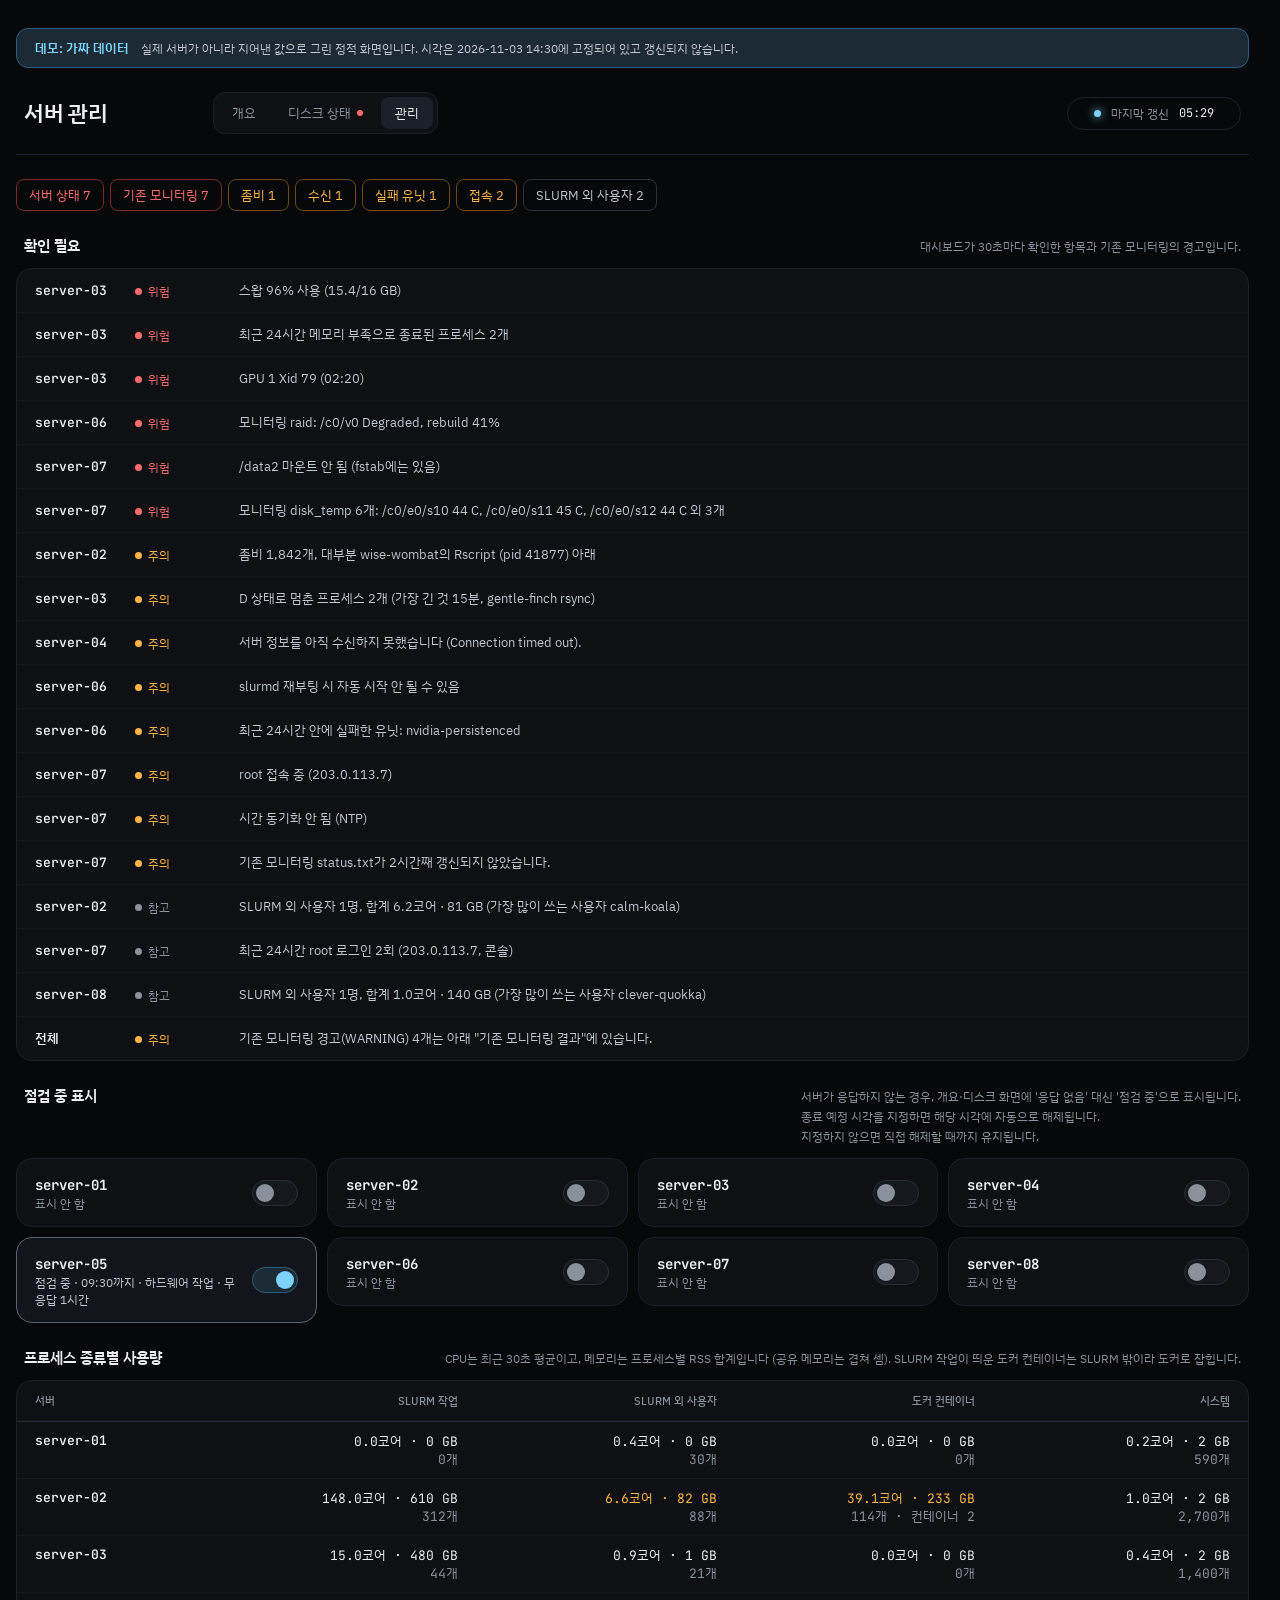
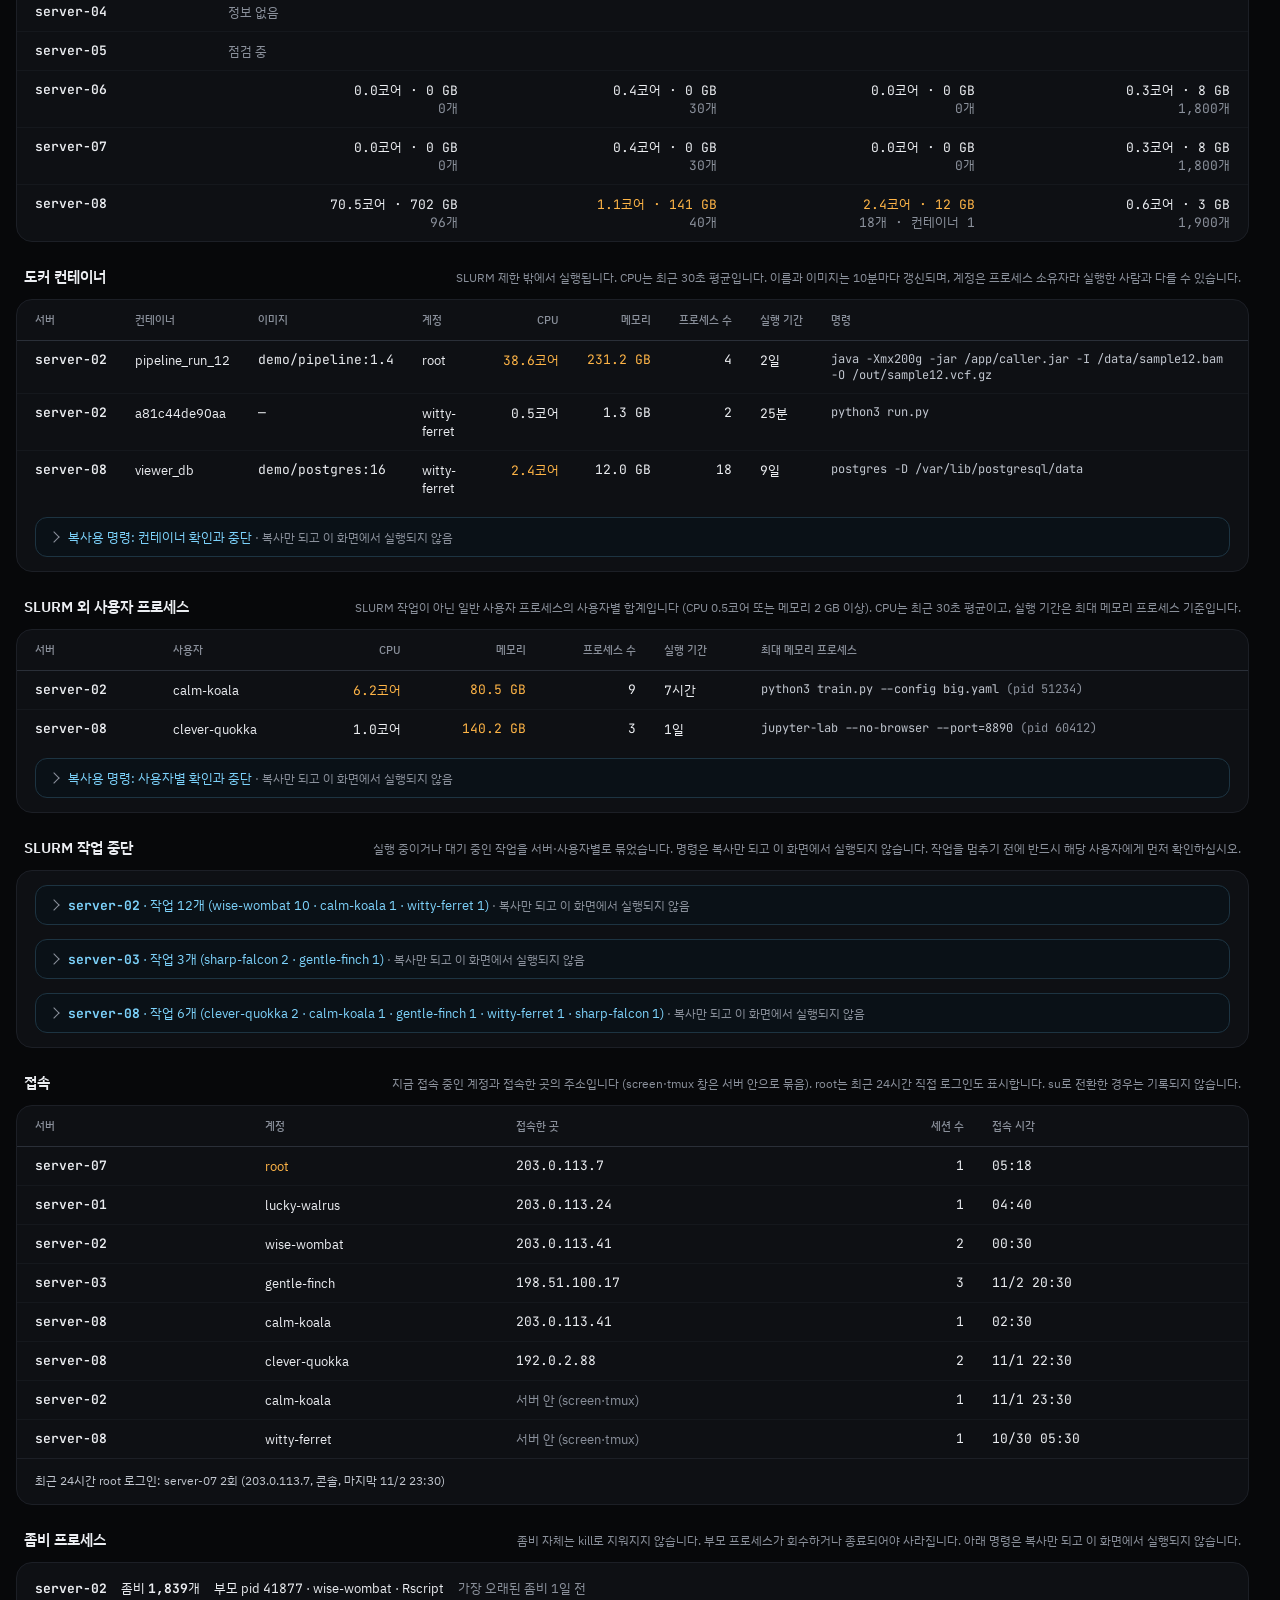
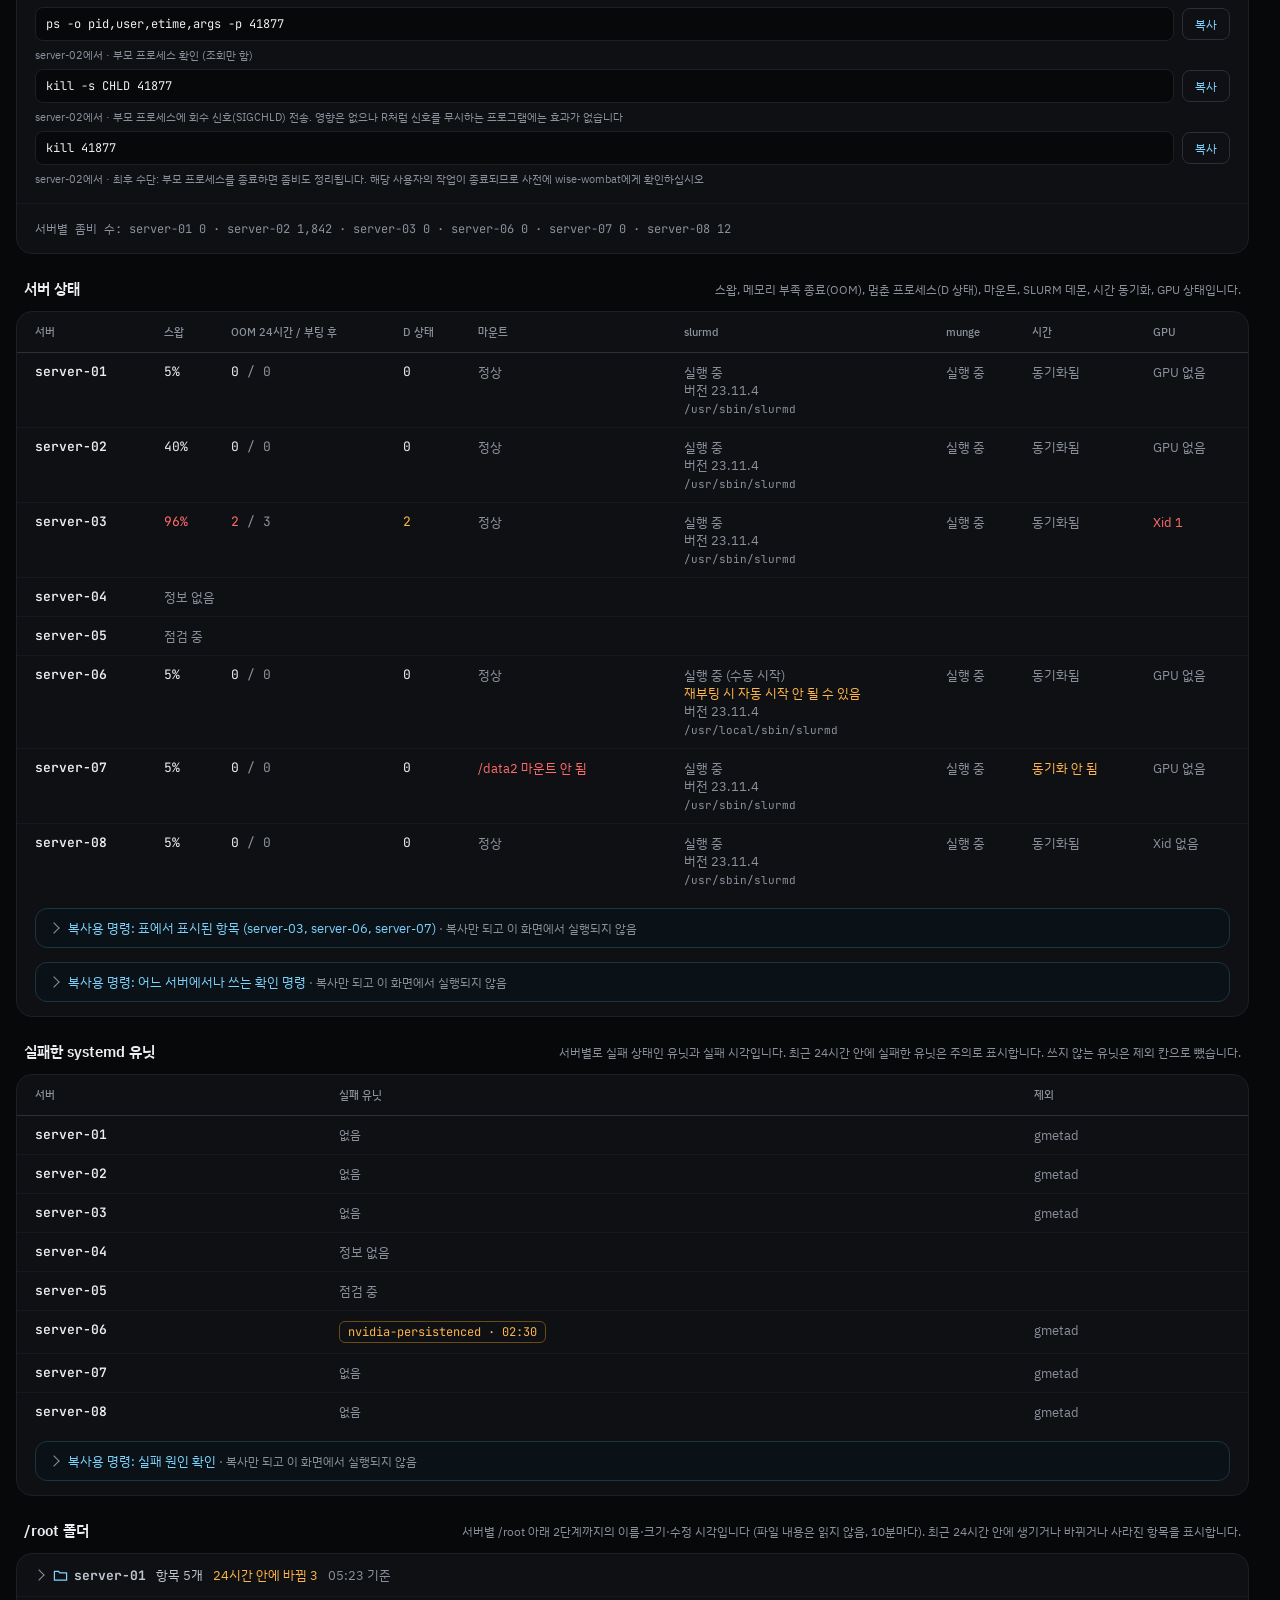
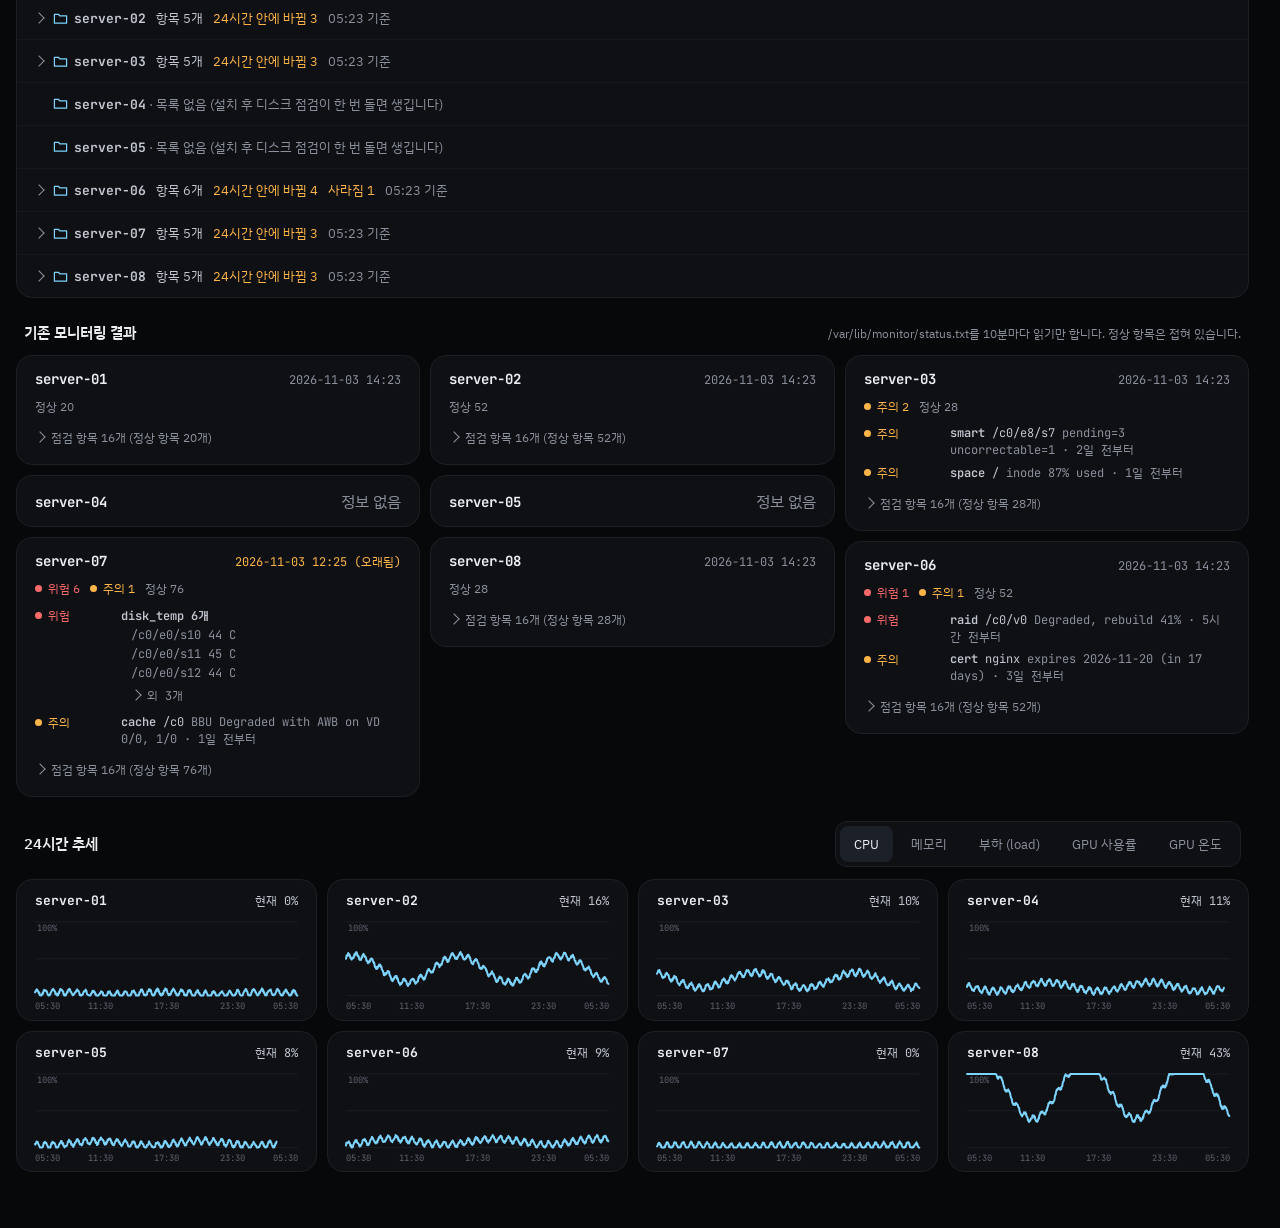
==== admin.html @ 9bdc5d44 "관리: '외 N개'를 펼치기/접기로, 데모 server-07 고온 디스크 6개" ====
<!doctype html>
<html lang="ko">
<head>
<meta charset="utf-8">
<meta name="viewport" content="width=device-width, initial-scale=1">
<title>데모 · 서버 관리</title>
<!-- Static demo: no password; the data comes from demo_data.js -->
<link rel="icon" type="image/png" href="apple-touch-icon.png">
<link rel="apple-touch-icon" href="apple-touch-icon.png">
<meta name="apple-mobile-web-app-title" content="Admin">
<link rel="preconnect" href="https://fonts.googleapis.com">
<link href="https://fonts.googleapis.com/css2?family=IBM+Plex+Sans+KR:wght@400;500;600&amp;family=JetBrains+Mono:wght@400;500;600&amp;display=swap" rel="stylesheet">
<link rel="stylesheet" href="common.css">
<style>
.panel{background:var(--panel);border:1px solid var(--line);border-radius:16px}
.foot-note{padding:12px var(--pad) 14px;border-top:1px solid var(--line);font-size:12px;line-height:1.6;color:var(--text2);overflow-wrap:anywhere}

/* attention list */
.alerts{display:flex;flex-direction:column}
.alert{display:grid;grid-template-columns:88px 92px minmax(0,1fr);gap:12px;align-items:baseline;padding:12px var(--pad);border-top:1px solid var(--line3);font-size:13px}
.alert:first-child{border-top:0}
.alert .srv{font-family:var(--mono);font-weight:600}
.lv{display:inline-flex;align-items:center;gap:6px;font-size:12px}
.lv i{width:7px;height:7px;border-radius:50%;background:currentColor}
.lv.danger{color:var(--red)}.lv.caution{color:var(--amber)}.lv.info{color:var(--muted)}
.alert .msg{color:var(--text2);overflow-wrap:anywhere}

/* maintenance switches */
.maint{display:grid;grid-template-columns:repeat(auto-fill,minmax(280px,1fr));gap:10px;align-items:start}
.m-card{background:var(--panel);border:1px solid var(--line);border-radius:16px;padding:14px var(--pad);display:flex;flex-direction:column;gap:10px}
.m-card.on{border-color:var(--dim);background:var(--marked)}
.m-top{display:flex;justify-content:space-between;align-items:center;gap:8px}
.m-top b{font-family:var(--mono);font-size:14px}
.m-state{font-size:12px;color:var(--muted)}
.m-card.on .m-state{color:var(--text2)}
.switch{position:relative;width:46px;height:26px;border-radius:13px;border:1px solid var(--line2);background:var(--line3);cursor:pointer;flex:0 0 auto}
.switch::after{content:'';position:absolute;top:3px;left:3px;width:18px;height:18px;border-radius:50%;background:var(--muted);transition:left .15s}
.switch[aria-checked="true"]{background:var(--sky-bg);border-color:var(--sky-line)}
.switch[aria-checked="true"]::after{left:23px;background:var(--sky)}
.switch:disabled{opacity:.5;cursor:wait}
.m-fields{display:flex;flex-wrap:wrap;gap:8px}
.m-fields label{display:flex;flex-direction:column;gap:4px;font-size:11px;color:var(--muted);flex:1 1 120px;min-width:0}
.m-fields input{min-height:36px;padding:0 10px;background:var(--bg);color:var(--text);border:1px solid var(--line);border-radius:8px;font-family:var(--mono);font-size:12px;color-scheme:dark;width:100%}
.m-err{font-size:12px;color:var(--red)}
.m-fields label.m-note{flex:1 1 200px}
.m-chips{flex:1 1 100%;display:flex;flex-wrap:wrap;gap:6px}
.m-chip{min-height:32px;padding:0 10px;border:1px solid var(--line2);border-radius:999px;background:transparent;color:var(--text2);font-family:inherit;font-size:12px;cursor:pointer}
.m-chip[aria-pressed="true"]{border-color:var(--sky);color:var(--sky)}
.sec-note.lines{display:flex;flex-direction:column;gap:2px;line-height:1.5}
.m-act{display:flex;gap:8px}
.m-act button{min-height:36px;padding:0 14px;border-radius:8px;font-family:inherit;font-size:13px;cursor:pointer}
.m-on{flex:1 1 auto;border:1px solid var(--sky-line);background:var(--sky-bg);color:var(--sky)}
.m-cancel{border:1px solid var(--line2);background:transparent;color:var(--muted)}

/* tables */
.table{overflow-x:auto}
table{width:100%;border-collapse:collapse;font-size:13px}
th{text-align:left;font-weight:500;font-size:11px;color:var(--muted);padding:12px 14px;border-bottom:1px solid var(--line2);white-space:nowrap}
td{padding:10px 14px;border-top:1px solid var(--line3);vertical-align:top}
th:first-child,td:first-child{padding-left:var(--pad)}
th:last-child,td:last-child{padding-right:var(--pad)}
#checks td.nw{white-space:nowrap}
#checks td.mnt{min-width:160px;max-width:420px;overflow-wrap:anywhere}
tr:first-child td{border-top:0}
td.num{font-family:var(--mono);text-align:right;white-space:nowrap}
th.num{text-align:right}
/* short values in every column: left-aligned next to their headings */
#checks td.num,#checks th.num{text-align:left}
td.srv{font-family:var(--mono);font-weight:600;white-space:nowrap}
td.cmd{font-family:var(--mono);font-size:12px;color:var(--text2);overflow-wrap:anywhere;min-width:220px}
/* container name and image are one token each (the usual rule: ids and names stay on one line, only the
   free-text command wraps); the table scrolls sideways if the row gets wider than the panel */
#containers td:nth-child(2),#containers td:nth-child(3){white-space:nowrap}
.ok{color:var(--muted)}.warn{color:var(--amber)}.bad{color:var(--red)}

/* 프로세스 종류별: the four kinds at one width */
#kinds table{table-layout:fixed}
#kinds th:first-child{width:16%}

/* top summary: one link per section with something to look at */
.sum{display:flex;flex-wrap:wrap;gap:6px}
.sum a{display:inline-flex;align-items:center;min-height:32px;padding:0 12px;border:1px solid var(--line2);border-radius:8px;color:var(--text2);font-size:13px;text-decoration:none}
.sum a.caution{border-color:var(--amber-line);color:var(--amber)}
.sum a.danger{border-color:var(--red-line);color:var(--red)}

/* zombies */
.zp{display:flex;flex-direction:column;gap:10px;padding:16px var(--pad);border-top:1px solid var(--line3)}
.zp:first-child{border-top:0}
.zp-head{display:flex;flex-wrap:wrap;gap:4px 14px;align-items:baseline;font-size:13px}
.zp-head b{font-family:var(--mono)}
.cmds{display:flex;flex-direction:column;gap:6px}
.cmdrow{display:grid;grid-template-columns:minmax(0,1fr) auto;gap:8px;align-items:center}
.cmdrow code{display:block;padding:8px 10px;background:var(--bg);border:1px solid var(--line);border-radius:8px;font-family:var(--mono);font-size:12px;overflow-x:auto;white-space:nowrap}
.cmdrow small{grid-column:1/-1;color:var(--muted);font-size:11px;margin-top:-2px}
.copy{min-height:32px;padding:0 12px;border:1px solid var(--line2);border-radius:8px;background:transparent;color:var(--sky);font-size:12px;cursor:pointer;font-family:inherit}
/* folded command sets under a table or per server */
.cmdset{border-top:1px solid var(--line3)}
.cmdset:first-child{border-top:0}
.cmdset>summary{padding:12px var(--pad) 12px calc(var(--pad) + 18px);font-size:13px;color:var(--text2)}
details.cmdset:not(.rt-dir)>summary::before{left:var(--pad);top:17px}
/* command sets (not the /root lists) read as a separate box under the table */
.cmdset.cmds-box{margin:10px var(--pad) 14px;border:1px solid var(--cmd-line);border-radius:12px;background:var(--cmd-bg)}
.cmdset.cmds-box:first-child{margin-top:14px}
.cmdset.cmds-box>summary{padding:10px 14px 10px 32px;color:var(--sky)}
details.cmdset.cmds-box>summary::before{left:14px;top:15px}
.cmdset.cmds-box>summary::after{content:' · 복사만 되고 이 화면에서 실행되지 않음';color:var(--muted);font-size:12px}
.cmdset.cmds-box .zp{padding:12px 14px}
.cmdset>summary b{font-family:var(--mono)}
.cmdset .zp:first-of-type{border-top:1px solid var(--line3)}
.zp-head .warn{color:var(--amber)}
.cmdset>summary .warn{color:var(--amber)}
/* /root rows: a wrapped part starts under the folder icon */
.cmdset:not(.cmds-box)>summary{display:flex;flex-wrap:wrap;align-items:center;gap:2px 10px}
.cmdset>summary>.fi{margin-right:-4px}

/* /root listing */
.fi{width:15px;height:15px;vertical-align:-2px;margin-right:6px;color:var(--sky);flex:none}
.rt{padding:4px var(--pad) 14px calc(var(--pad) + 18px);font-family:var(--mono);font-size:12px}
.rt-row{display:grid;grid-template-columns:minmax(0,1fr) 90px 96px;gap:10px;align-items:baseline;padding:5px 0;border-top:1px solid var(--line3)}
.rt-row.head>span:first-child{padding-left:14px}
.rt-row.head{color:var(--muted);font-family:'IBM Plex Sans KR',sans-serif;font-size:11px;border-top:0}
.rt-name{min-width:0;overflow-wrap:anywhere;color:var(--text2)}
.rt-size,.rt-time{text-align:right;color:var(--muted);white-space:nowrap}
.rt-row.hot .rt-name{color:var(--text)}
.rt-tag{margin-left:8px;padding:1px 6px;border:1px solid var(--amber-line);border-radius:6px;color:var(--amber);font-family:'IBM Plex Sans KR',sans-serif;font-size:11px;white-space:nowrap}
.rt-dir>summary{list-style:none;cursor:pointer}
.rt-dir>summary::-webkit-details-marker{display:none}
.rt-dir>summary{padding:0}
.rt-dir>summary .rt-name::before{content:'';display:inline-block;width:6px;height:6px;margin:0 7px 2px 1px;border-right:1.5px solid var(--muted);border-bottom:1.5px solid var(--muted);transform:rotate(-45deg);transition:transform .15s}
.rt-dir[open]>summary .rt-name::before{transform:rotate(45deg)}
.rt>.rt-row .rt-name{padding-left:14px}
.rt-dir>summary .rt-row .rt-name{padding-left:0}
.rt-kids{margin:0 0 6px 5px;padding-left:16px;border-left:1px solid var(--line2)}
.rt-dots{color:var(--muted);font-family:'IBM Plex Sans KR',sans-serif}
.rt-more{padding:6px 0;color:var(--muted);font-family:'IBM Plex Sans KR',sans-serif;font-size:11px}
.rt-gone{padding:8px 0 0;color:var(--amber);font-size:12px;overflow-wrap:anywhere}
.rt-none{padding:12px var(--pad) 12px calc(var(--pad) + 18px);font-size:13px;color:var(--muted);border-top:1px solid var(--line3)}
.rt-none:first-child{border-top:0}
.rt-none b{font-family:var(--mono);color:var(--text2)}

/* cron */
/* cards go into columns in server order (1·2·3, 4·5·6, ...; column count set by renderCron)
   and each column stacks on its own, so a tall card leaves no blank beside the cards after it */
.cron{display:grid;grid-template-columns:minmax(0,1fr);gap:10px;align-items:start}
.cron .col{display:flex;flex-direction:column;gap:10px;min-width:0}
.c-card{background:var(--panel);border:1px solid var(--line);border-radius:16px;padding:14px var(--pad);display:flex;flex-direction:column;gap:10px;min-width:0}
.c-top{display:flex;flex-wrap:wrap;justify-content:space-between;gap:4px 10px;align-items:baseline}
.c-top b{font-family:var(--mono);font-size:14px}
.c-count{display:flex;gap:10px;font-size:12px}
.c-items{display:flex;flex-direction:column;gap:6px}
.c-item{display:grid;grid-template-columns:78px minmax(0,1fr);gap:8px;align-items:start;font-size:12px}
.c-item .what b{font-weight:600}
.c-item .obj{display:block;padding-left:10px;margin-top:3px}
/* '외 N개' / '접기': same chevron and toggle as the <details> folds below */
.c-item .more{display:block;position:relative;padding:4px 0 4px 26px;margin-top:2px;background:none;border:0;font:inherit;color:var(--muted);cursor:pointer;text-align:left}
.c-item .more:hover{color:var(--text2)}
.c-item .more::before{content:'';position:absolute;top:8px;left:11px;width:7px;height:7px;border-right:1.5px solid currentColor;border-bottom:1.5px solid currentColor;transform:rotate(-45deg);transition:transform .15s}
.c-item .more[aria-expanded="true"]::before{transform:rotate(45deg)}
.c-item .what{font-family:var(--mono);color:var(--text2);overflow-wrap:anywhere}
.c-item .what span{color:var(--muted)}
details{font-size:12px;color:var(--muted)}
summary{position:relative;cursor:pointer;padding:4px 0 4px 16px;list-style:none}
summary::-webkit-details-marker{display:none}
details:not(.rt-dir)>summary::before{content:'';position:absolute;top:8px;left:1px;width:7px;height:7px;border-right:1.5px solid var(--muted);border-bottom:1.5px solid var(--muted);transform:rotate(-45deg);transition:transform .15s}
details:not(.rt-dir)[open]>summary::before{transform:rotate(45deg)}
.c-ok{display:flex;flex-wrap:wrap;gap:6px;padding-top:6px}
.c-ok span{font-family:var(--mono);padding:2px 8px;border:1px solid var(--line2);border-radius:6px}
.c-ok span.old{border-color:var(--amber-line);color:var(--amber)}

/* trends */
.tabs{display:flex;flex-wrap:wrap;gap:4px;padding:4px;background:var(--panel);border:1px solid var(--line);border-radius:12px}
.tabs button{min-height:36px;padding:0 14px;border:0;border-radius:8px;background:transparent;color:var(--muted);font-size:13px;cursor:pointer;font-family:inherit}
.tabs button[aria-pressed="true"]{background:var(--raised);color:var(--text)}
.charts{display:grid;grid-template-columns:repeat(auto-fill,minmax(280px,1fr));gap:10px}
.chart{background:var(--panel);border:1px solid var(--line);border-radius:16px;padding:12px var(--pad) 8px;display:flex;flex-direction:column;gap:6px;min-width:0}
.chart-head{display:flex;justify-content:space-between;align-items:baseline;font-size:12px}
.chart-head b{font-family:var(--mono);font-size:13px}
.chart-head span{font-family:var(--mono);color:var(--text2)}
.chart svg{display:block;width:100%;height:auto;overflow:visible;touch-action:pan-y}
.chart .none{height:110px;display:flex;align-items:center;justify-content:center;font-size:12px;color:var(--dim)}
.tip{position:fixed;pointer-events:none;padding:6px 9px;background:var(--raised);border:1px solid var(--line2);border-radius:8px;font-family:var(--mono);font-size:12px;color:var(--text);white-space:nowrap;z-index:5}

@media (max-width:640px){
  .alert{grid-template-columns:72px minmax(0,1fr);gap:4px 12px;padding:12px 16px}
  .alert .msg{grid-column:1/-1}
  .c-item{grid-template-columns:52px minmax(0,1fr)}
  .zp{padding:14px 16px}
  .cmdset>summary{padding:12px 16px 12px 34px}
  .cmdset.cmds-box>summary{padding:10px 14px 10px 32px}
  details.cmdset.cmds-box>summary::before{left:14px}
  .rt{padding:4px 16px 14px}
  .rt-row{grid-template-columns:minmax(0,1fr) auto;gap:2px 10px}
  .rt-name{grid-column:1/-1}
  .rt-size{text-align:left}
  .rt-row.head{display:none}
  .rt-kids{padding-left:12px}
  .rt-none{padding:12px 16px 12px 34px}
  .cmdrow code{white-space:normal;overflow-wrap:anywhere}
  /* tables become one labelled block per row */
  .kv thead{display:none}
  .kv table,.kv tbody{display:block}
  .kv tr{display:grid;grid-template-columns:repeat(3,minmax(0,1fr));gap:10px 12px;padding:14px 16px;border-top:1px solid var(--line3)}
  .kv tr:first-child{border-top:0}
  .kv td{display:block;padding:0;border:0;text-align:left;min-width:0;word-break:keep-all;overflow-wrap:anywhere}
  .kv td.num{text-align:left}
  #checks td.nw{white-space:normal}
  #checks tr{grid-template-columns:minmax(0,1fr) minmax(0,1.6fr) minmax(0,1fr)}
  #checks td[data-l="slurmd"]{grid-column:1/-1}
  .tabs button{flex:1 1 auto}
  #checks td.mnt{grid-column:1/-1;max-width:none}
  .kv td[data-l]::before{content:attr(data-l);display:block;margin-bottom:2px;font-family:'IBM Plex Sans KR',sans-serif;font-size:11px;font-weight:400;color:var(--muted)}
  .kv td.srv,.kv td.cmd,.kv td[colspan]{grid-column:1/-1}
  .kv td.cmd{min-width:0}
  /* 프로세스 종류별: server as the heading, then the four kinds two by two */
  #kinds tr{grid-template-columns:repeat(2,minmax(0,1fr))}
  #kinds td.nw{white-space:normal}
  #containers tr{grid-template-columns:repeat(4,minmax(0,1fr))}
  #containers td.srv{grid-column:auto}
  #containers td:nth-child(2){grid-column:2/-1;font-weight:600}
  #containers td:nth-child(2)::before{display:none}
  #containers td:nth-child(3){grid-column:1/-1}
  #containers td:nth-child(2),#containers td:nth-child(3){white-space:normal;overflow-wrap:anywhere}
  /* SLURM 외 사용자 프로세스: "server user" as the heading, then four numbers in one row */
  #outside tr{grid-template-columns:repeat(4,minmax(0,1fr))}
  #outside td.srv{grid-column:auto}
  #outside td:nth-child(2){grid-column:2/-1;font-weight:600}
  #outside td:nth-child(2)::before{display:none}
  /* 접속: "server account" as the heading, then address (two columns), sessions, time */
  #logins tr{grid-template-columns:repeat(4,minmax(0,1fr))}
  #logins td.srv{grid-column:auto}
  #logins td:nth-child(2){grid-column:2/-1;font-weight:600}
  #logins td:nth-child(2)::before{display:none}
  #logins td:nth-child(3){grid-column:1/-1}
  #logins td:nth-child(4){grid-column:1/3}
  #logins td:nth-child(5){grid-column:3/-1}
}
</style>
<style>
/* demo only: the banner above the header */
.demo-banner{display:flex;flex-wrap:wrap;align-items:baseline;gap:4px 12px;padding:10px var(--pad);border:1px solid var(--sky-line);border-radius:12px;background:var(--sky-bg);color:var(--sky);font-size:13px;font-weight:600}
.demo-banner span{color:var(--text2);font-size:12px;font-weight:400}
</style>
</head>
<body>
<div class="wrap">
  <div class="demo-banner" role="note">데모: 가짜 데이터<span>실제 서버가 아니라 지어낸 값으로 그린 정적 화면입니다. 시각은 2026-11-03 14:30에 고정되어 있고 갱신되지 않습니다.</span></div>
  <header>
    <div class="head-left">
      <h1>서버 관리</h1>
      <nav class="seg-nav" aria-label="보기 선택">
        <a href="index.html">개요</a>
        <a href="disk.html">디스크 상태<span class="nav-dot" id="nav-dot" hidden></span></a>
        <a href="admin.html" aria-current="page">관리</a>
      </nav>
    </div>
    <div class="badge" id="badge" role="status"><span class="dot" aria-hidden="true"></span><span class="lbl">불러오는 중</span><span class="mono" id="badge-time"></span></div>
  </header>
  <div id="notice" class="notice" hidden></div>
  <nav class="sum" id="sum" aria-label="확인할 항목 요약" hidden></nav>

  <section class="sec" aria-labelledby="h-alert">
    <div class="sec-head"><h2 id="h-alert">확인 필요</h2><span class="sec-note">대시보드가 30초마다 확인한 항목과 기존 모니터링의 경고입니다.</span></div>
    <div class="panel alerts" id="alerts"><div class="empty">불러오는 중</div></div>
  </section>

  <section class="sec" aria-labelledby="h-maint">
    <div class="sec-head"><h2 id="h-maint">점검 중 표시</h2><span class="sec-note lines"><span>서버가 응답하지 않는 경우, 개요·디스크 화면에 '응답 없음' 대신 '점검 중'으로 표시됩니다.</span><span>종료 예정 시각을 지정하면 해당 시각에 자동으로 해제됩니다.</span><span>지정하지 않으면 직접 해제할 때까지 유지됩니다.</span></span></div>
    <div class="maint" id="maint"></div>
  </section>

  <section class="sec" aria-labelledby="h-kinds">
    <div class="sec-head"><h2 id="h-kinds">프로세스 종류별 사용량</h2><span class="sec-note">CPU는 최근 30초 평균이고, 메모리는 프로세스별 RSS 합계입니다 (공유 메모리는 겹쳐 셈). SLURM 작업이 띄운 도커 컨테이너는 SLURM 밖이라 도커로 잡힙니다.</span></div>
    <div class="panel table kv" id="kinds"></div>
  </section>

  <section class="sec" aria-labelledby="h-containers">
    <div class="sec-head"><h2 id="h-containers">도커 컨테이너</h2><span class="sec-note">SLURM 제한 밖에서 실행됩니다. CPU는 최근 30초 평균입니다. 이름과 이미지는 10분마다 갱신되며, 계정은 프로세스 소유자라 실행한 사람과 다를 수 있습니다.</span></div>
    <div class="panel table kv" id="containers"></div>
  </section>

  <section class="sec" aria-labelledby="h-out">
    <div class="sec-head"><h2 id="h-out">SLURM 외 사용자 프로세스</h2><span class="sec-note">SLURM 작업이 아닌 일반 사용자 프로세스의 사용자별 합계입니다 (CPU 0.5코어 또는 메모리 2 GB 이상). CPU는 최근 30초 평균이고, 실행 기간은 최대 메모리 프로세스 기준입니다.</span></div>
    <div class="panel table kv" id="outside"></div>
  </section>

  <section class="sec" aria-labelledby="h-jobs">
    <div class="sec-head"><h2 id="h-jobs">SLURM 작업 중단</h2><span class="sec-note">실행 중이거나 대기 중인 작업을 서버·사용자별로 묶었습니다. 명령은 복사만 되고 이 화면에서 실행되지 않습니다. 작업을 멈추기 전에 반드시 해당 사용자에게 먼저 확인하십시오.</span></div>
    <div class="panel" id="jobs"><div class="empty">불러오는 중</div></div>
  </section>

  <section class="sec" aria-labelledby="h-login">
    <div class="sec-head"><h2 id="h-login">접속</h2><span class="sec-note">지금 접속 중인 계정과 접속한 곳의 주소입니다 (screen·tmux 창은 서버 안으로 묶음). root는 최근 24시간 직접 로그인도 표시합니다. su로 전환한 경우는 기록되지 않습니다.</span></div>
    <div class="panel table kv" id="logins"></div>
  </section>

  <section class="sec" aria-labelledby="h-zomb">
    <div class="sec-head"><h2 id="h-zomb">좀비 프로세스</h2><span class="sec-note">좀비 자체는 kill로 지워지지 않습니다. 부모 프로세스가 회수하거나 종료되어야 사라집니다. 아래 명령은 복사만 되고 이 화면에서 실행되지 않습니다.</span></div>
    <div class="panel" id="zombies"></div>
  </section>

  <section class="sec" aria-labelledby="h-chk">
    <div class="sec-head"><h2 id="h-chk">서버 상태</h2><span class="sec-note">스왑, 메모리 부족 종료(OOM), 멈춘 프로세스(D 상태), 마운트, SLURM 데몬, 시간 동기화, GPU 상태입니다.</span></div>
    <div class="panel table kv" id="checks"></div>
  </section>

  <section class="sec" aria-labelledby="h-failed">
    <div class="sec-head"><h2 id="h-failed">실패한 systemd 유닛</h2><span class="sec-note">서버별로 실패 상태인 유닛과 실패 시각입니다. 최근 24시간 안에 실패한 유닛은 주의로 표시합니다. 쓰지 않는 유닛은 제외 칸으로 뺐습니다.</span></div>
    <div class="panel table kv" id="failed"></div>
  </section>

  <section class="sec" aria-labelledby="h-root">
    <div class="sec-head"><h2 id="h-root">/root 폴더</h2><span class="sec-note">서버별 /root 아래 2단계까지의 이름·크기·수정 시각입니다 (파일 내용은 읽지 않음, 10분마다). 최근 24시간 안에 생기거나 바뀌거나 사라진 항목을 표시합니다.</span></div>
    <div class="panel" id="roots"></div>
  </section>

  <section class="sec" aria-labelledby="h-cron">
    <div class="sec-head"><h2 id="h-cron">기존 모니터링 결과</h2><span class="sec-note">/var/lib/monitor/status.txt를 10분마다 읽기만 합니다. 정상 항목은 접혀 있습니다.</span></div>
    <div class="cron" id="cron"></div>
  </section>

  <section class="sec" aria-labelledby="h-trend">
    <div class="sec-head"><h2 id="h-trend">24시간 추세</h2><div class="tabs" id="trend-tabs" role="group" aria-label="지표"></div></div>
    <div class="charts" id="charts"></div>
  </section>
</div>
<div class="tip" id="tip" hidden></div>

<script src="demo_data.js"></script>
<script src="disk_rules.js"></script>
<script>
(function () {
  'use strict';
  // demo: data from demo_data.js, the clock pinned at the data's time, no polling (make_demo.py)
  var fetch = window.DEMO.fetch, Date = window.DEMO.Date, setInterval = window.DEMO.noInterval;
  var $ = function (id) { return document.getElementById(id); };
  var ADMIN_URL = 'data/admin.json', TRENDS_URL = 'data/trends.json', API = 'api/maintenance';
  var STALE_S = 120;            // admin data older than this (scan every 30 s) is flagged
  var CRON_STALE_S = 1800;      // status.txt older than this (written every 10 min) is flagged
  var adm = null, trends = null, maint = null, live = null, fetchFailed = false, maintErr = false;
  var metric = 'cpu';
  var drafts = {};               // host -> {until, note} typed but not yet switched on
  var busy = {};
  var lastMaintKey = null;

  function esc(s) {
    return String(s == null ? '' : s).replace(/[&<>"']/g, function (c) {
      return { '&': '&amp;', '<': '&lt;', '>': '&gt;', '"': '&quot;', "'": '&#39;' }[c];
    });
  }
  function two(n) { return String(n).padStart(2, '0'); }
  function hm(epoch) { var d = new Date(epoch * 1000); return two(d.getHours()) + ':' + two(d.getMinutes()); }
  function mdhm(epoch) {
    var d = new Date(epoch * 1000);
    var today = d.toDateString() === new Date().toDateString();
    return (today ? '' : (d.getMonth() + 1) + '/' + d.getDate() + ' ') + two(d.getHours()) + ':' + two(d.getMinutes());
  }
  function age(sec) {
    sec = Math.max(0, Math.floor(sec));
    if (sec < 3600) return Math.floor(sec / 60) + '분';
    if (sec < 86400) return Math.floor(sec / 3600) + '시간';
    return Math.floor(sec / 86400) + '일';
  }
  function now() { return Date.now() / 1000; }
  function servers() { return (adm && adm.servers) || []; }
  function lvHtml(l, text) { return '<span class="lv ' + l + '"><i aria-hidden="true"></i>' + text + '</span>'; }
  var LV_TEXT = { danger: '위험', caution: '주의', info: '참고' };

  // ---------- attention list ----------

  // sec = [section id, name] of the summary link at the top
  var SEC = { maint: ['h-maint', '점검 중'], out: ['h-out', 'SLURM 외 사용자'], login: ['h-login', '접속'], zomb: ['h-zomb', '좀비'],
              chk: ['h-chk', '서버 상태'], failed: ['h-failed', '실패 유닛'], cron: ['h-cron', '기존 모니터링'], none: ['h-alert', '수신'] };
  var MAINT_LONG_S = 24 * 3600;  // an open-ended mark silent this long is flagged (index.html: same)
  function alertsOf(x) {
    var a = x.admin, out = [];
    var add = function (l, msg, sec) { out.push({ host: x.host, l: l, msg: msg, sec: sec || SEC.chk }); };
    var why = x.error ? ' (' + x.error + ')' : ' (수집 중단 또는 연결 끊김)';
    var mk = x.maintenance;
    if (mk && mk.silent_at) {
      var quiet = now() - mk.silent_at;
      if (!mk.until && quiet >= MAINT_LONG_S) add('caution', '점검 중 표시가 켜진 채 ' + age(quiet) + '째 응답이 없습니다. 실제 장애인지 확인하십시오.', SEC.maint);
    }
    if (!a) { if (!x.maintenance) add('caution', '서버 정보를 아직 수신하지 못했습니다' + (x.error ? why : '') + '.', SEC.none); return out; }
    if (now() - a.epoch > STALE_S && !x.maintenance) add('caution', '서버 정보 수신이 ' + age(now() - a.epoch) + '째 중단되었습니다' + why + '.', SEC.none);
    var z = a.zombies || {};
    if (z.flag) {
      var p = (z.parents || [])[0];
      add('caution', '좀비 ' + z.total.toLocaleString() + '개' + (p ? ', 대부분 ' + (p.user || '?') + '의 ' + shortCmd(p.cmd) + ' (pid ' + p.ppid + ') 아래' : ''), SEC.zomb);
    }
    // one line per server; who uses what is in the table below
    var outs = a.outside_slurm || [];
    var oc = outs.reduce(function (s, u) { return s + u.cores; }, 0), og = outs.reduce(function (s, u) { return s + u.rss_gb; }, 0);
    if (oc >= 2 || og >= 128) {
      var top = outs.slice().sort(function (p, q) { return q.cores - p.cores || q.rss_gb - p.rss_gb; })[0];
      add('info', 'SLURM 외 사용자 ' + outs.length + '명, 합계 ' + oc.toFixed(1) + '코어 · ' + Math.round(og) + ' GB (가장 많이 쓰는 사용자 ' + top.user + ')', SEC.out);
    }
    // root: a session open now is caution, logins of the last 24 h are a note
    var lg = a.logins || {};
    var rootNow = (lg.sessions || []).filter(function (s) { return s.user === 'root'; });
    if (rootNow.length) add('caution', 'root 접속 중 (' + rootNow.map(function (s) { return s.from || '서버 안'; }).join(', ') + ')', SEC.login);
    var r24 = (lg.root_24h || []).filter(function (r) { return !r.on; });
    if (r24.length) add('info', '최근 24시간 root 로그인 ' + r24.length + '회 (' + uniq(r24.map(function (r) { return r.from || '콘솔'; })).join(', ') + ')', SEC.login);
    var sw = a.swap || {};
    if (sw.total_gb && sw.pct >= 80) add(sw.pct >= 95 ? 'danger' : 'caution', '스왑 ' + sw.pct + '% 사용 (' + sw.used_gb + '/' + sw.total_gb + ' GB)');
    if (a.oom && a.oom.last_24h > 0) add('danger', '최근 24시간 메모리 부족으로 종료된 프로세스 ' + a.oom.last_24h + '개');
    if (a.dstate && a.dstate.flag) {
      var d = a.dstate.procs[0];
      add('caution', 'D 상태로 멈춘 프로세스 ' + a.dstate.count + '개 (가장 긴 것 ' + age(d.for_s) + ', ' + d.user + ' ' + shortCmd(d.cmd) + ')');
    }
    (a.mounts || []).forEach(function (m) {
      add('danger', m.mount + (m.missing ? ' 마운트 안 됨 (fstab에는 있음)' : m.hung ? ' 응답 지연 (5초 초과)' : ' 읽기 전용으로 전환됨'));
    });
    var sv = a.services || {};
    ['slurmd', 'munge'].forEach(function (n) {
      if (sv[n] && !sv[n].running) add('danger', n + ' 중지');
    });
    if (bootNote(sv.slurmd)) add('caution', 'slurmd ' + bootNote(sv.slurmd));
    if (sv.time_sync === false) add('caution', '시간 동기화 안 됨 (NTP)');
    var g = a.gpu || {};
    (g.xid || []).forEach(function (e) { add('danger', 'GPU ' + e[1] + ' Xid ' + e[2] + ' (' + mdhm(e[0]) + ')'); });
    (g.ecc || []).forEach(function (e) { if (e.uncorrected > 0) add('danger', 'GPU ' + e.index + ' 복구 불가 ECC 오류 ' + e.uncorrected); });
    var fresh = failedSplit(x).shown.filter(function (u) { return u.since && now() - u.since < 86400; });
    if (fresh.length) add('caution', '최근 24시간 안에 실패한 유닛: ' + fresh.map(function (u) { return unitName(u.unit); }).join(', '), SEC.failed);
    // the existing monitoring runs every 10 min: a missing or old file means its cron stopped
    var cr = a.cron;
    if (cr && !cr.ok) add('caution', '기존 모니터링 status.txt를 읽지 못했습니다.', SEC.cron);
    else if (cr && now() - cr.mtime > CRON_STALE_S) add('caution', '기존 모니터링 status.txt가 ' + age(now() - cr.mtime) + '째 갱신되지 않았습니다.', SEC.cron);
    // one line per check: one server alone had 13 disk_temp CRITICALs
    var crit = {};
    ((a.cron || {}).items || []).forEach(function (it) {
      if (it.level === 'CRITICAL') (crit[it.check] = crit[it.check] || []).push(it);
    });
    Object.keys(crit).sort().forEach(function (k) {
      var l = crit[k];
      var shown = l.slice(0, 3).map(function (it) { return it.object + ' ' + it.msg.replace(/\s*\(.*\)$/, ''); }).join(', ');
      add('danger', '모니터링 ' + k + (l.length > 1 ? ' ' + l.length + '개' : '') + ': ' + shown + (l.length > 3 ? ' 외 ' + (l.length - 3) + '개' : ''), SEC.cron);
    });
    return out;
  }
  // Top line: what is there to look at, per section; the worst level colours the link.
  function renderSum(all, warnCount) {
    var by = {}, order = [];
    all.concat(warnCount ? [{ l: 'caution', sec: SEC.cron, n: warnCount }] : []).forEach(function (a) {
      var k = a.sec[0];
      if (!by[k]) { by[k] = { sec: a.sec, n: 0, l: 'info' }; order.push(by[k]); }
      by[k].n += a.n || 1;
      if (a.l === 'danger' || (a.l === 'caution' && by[k].l === 'info')) by[k].l = a.l;
    });
    var rank = { danger: 0, caution: 1, info: 2 };
    order.sort(function (a, b) { return rank[a.l] - rank[b.l]; });
    $('sum').hidden = !order.length;
    $('sum').innerHTML = order.map(function (o) {
      return '<a class="' + o.l + '" href="#' + o.sec[0] + '">' + esc(o.sec[1]) + ' ' + o.n + '</a>';
    }).join('');
  }
  function shortCmd(c) {
    c = String(c || '');
    var first = c.split(' ')[0];
    return first.split('/').pop() || c;
  }
  function renderAlerts() {
    var all = [];
    servers().forEach(function (x) { all = all.concat(alertsOf(x)); });
    var rank = { danger: 0, caution: 1, info: 2 };
    all.sort(function (a, b) { return rank[a.l] - rank[b.l]; });
    var warnCount = 0;
    servers().forEach(function (x) {
      ((x.admin && x.admin.cron && x.admin.cron.items) || []).forEach(function (it) { if (it.level === 'WARNING') warnCount++; });
    });
    var html = all.map(function (a) {
      return '<div class="alert"><span class="srv">' + esc(a.host) + '</span>' + lvHtml(a.l, LV_TEXT[a.l]) + '<span class="msg">' + esc(a.msg) + '</span></div>';
    }).join('');
    if (warnCount) html += '<div class="alert"><span class="srv">전체</span>' + lvHtml('caution', '주의') +
      '<span class="msg">기존 모니터링 경고(WARNING) ' + warnCount + '개는 아래 "기존 모니터링 결과"에 있습니다.</span></div>';
    $('alerts').innerHTML = html || '<div class="empty">확인이 필요한 항목이 없습니다.</div>';
    renderSum(all, warnCount);
  }

  // ---------- maintenance switches ----------

  function toLocalInput(epoch) {
    var d = new Date(epoch * 1000);
    return d.getFullYear() + '-' + two(d.getMonth() + 1) + '-' + two(d.getDate()) + 'T' + two(d.getHours()) + ':' + two(d.getMinutes());
  }
  // One tap fills the reason; the field stays free text.
  var REASONS = ['과열', '하드웨어 작업', '재부팅', '정전'];
  function renderMaint() {
    var hosts = (maint && maint.hosts) || servers().map(function (x) { return x.host; });
    // Without the switch API the marks still come with admin.json: show them, read-only
    var on = maint && !maintErr ? (maint.maintenance || {}) : {};
    if (!maint || maintErr) servers().forEach(function (x) { if (x.maintenance) on[x.host] = x.maintenance; });
    var active = document.activeElement;
    var keep = active && active.dataset && active.dataset.host ? { host: active.dataset.host, f: active.dataset.f } : null;
    $('maint').innerHTML = (maintErr ? '<div class="m-err" style="grid-column:1/-1">점검 중 표시 API에 연결하지 못했습니다. 아래는 현재 상태이며, 연결될 때까지 바꿀 수 없습니다.</div>' : '') + hosts.map(function (h) {
      var m = on[h], dr = drafts[h] || {};
      var state = m ? '점검 중 · ' + (m.until ? mdhm(m.until) + '까지' : mdhm(m.set_at) + '부터') + (m.note ? ' · ' + m.note : '') +
                      (m.silent_at ? ' · 무응답 ' + age(now() - m.silent_at) : '')
                    : '표시 안 함';
      var until = m ? (m.until ? toLocalInput(m.until) : '') : (dr.until || '');
      var note = m ? (m.note || '') : (dr.note || '');
      var open = !m && dr.open;
      return '<div class="m-card' + (m ? ' on' : '') + '"><div class="m-top"><div><b>' + esc(h) + '</b><div class="m-state">' + esc(state) + '</div></div>' +
        '<button type="button" class="switch" role="switch" aria-checked="' + !!m + '" aria-expanded="' + (m ? 'false' : !!open) + '" aria-label="' + esc(h) + ' 점검 중 표시" data-host="' + esc(h) + '"' + (busy[h] || maintErr ? ' disabled' : '') + '></button></div>' +
        (open ? '<div class="m-fields"><label>종료 예정 시각 (선택)<input type="datetime-local" data-host="' + esc(h) + '" data-f="until" value="' + esc(until) + '"></label>' +
          '<label class="m-note">사유 (선택)<input type="text" maxlength="80" placeholder="비워 두면 \'사유 없음\'으로 표시됩니다" data-host="' + esc(h) + '" data-f="note" value="' + esc(note) + '"></label>' +
          '<div class="m-chips" role="group" aria-label="자주 쓰는 사유">' + REASONS.map(function (r) {
            return '<button type="button" class="m-chip" data-host="' + esc(h) + '" data-note="' + esc(r) + '" aria-pressed="' + (note === r) + '">' + esc(r) + '</button>';
          }).join('') + '</div></div>' +
          '<div class="m-act"><button type="button" class="m-on" data-host="' + esc(h) + '"' + (busy[h] ? ' disabled' : '') + '>점검 중으로 표시</button>' +
          '<button type="button" class="m-cancel" data-host="' + esc(h) + '">취소</button></div>' : '') +
        (dr.err ? '<div class="m-err">' + esc(dr.err) + '</div>' : '') + '</div>';
    }).join('');
    if (keep) {
      var el = $('maint').querySelector('input[data-host="' + keep.host + '"][data-f="' + keep.f + '"]');
      if (el) el.focus();
    }
  }
  $('maint').addEventListener('input', function (e) {
    var t = e.target;
    if (!t.dataset.host) return;
    var dr = drafts[t.dataset.host] = drafts[t.dataset.host] || {};
    dr[t.dataset.f] = t.value;
  });
  // Off -> the switch opens a small form (end time, reason) and "점검 중으로 표시" sends it;
  // on -> the switch turns the mark off at once.
  $('maint').addEventListener('click', function (e) {
    var c = e.target.closest('.m-chip');
    if (c) {
      var d = drafts[c.dataset.host] = drafts[c.dataset.host] || {};
      d.note = d.note === c.dataset.note ? '' : c.dataset.note;   // tapping the chosen one again clears it
      return renderMaint();
    }
    var b = e.target.closest('.switch, .m-on, .m-cancel');
    if (!b || b.disabled) return;
    var h = b.dataset.host;
    var dr = drafts[h] = drafts[h] || {};
    var isOn = !!((maint && maint.maintenance) || {})[h];
    if (b.classList.contains('m-cancel') || (b.classList.contains('switch') && !isOn && dr.open)) {
      dr.open = false; dr.err = null; return renderMaint();
    }
    if (b.classList.contains('switch') && !isOn) { dr.open = true; renderMaint(); return; }
    var body = { host: h, on: !isOn };
    if (!isOn) {
      if (dr.until) {
        var t = new Date(dr.until).getTime() / 1000;
        if (!(t > now())) { dr.err = '종료 예정 시각은 현재 이후여야 합니다.'; return renderMaint(); }
        body.until = Math.floor(t);
      }
      if (dr.note) body.note = dr.note;
    }
    busy[h] = true; dr.err = null; renderMaint();
    fetch(API, { method: 'POST', headers: { 'Content-Type': 'application/json', 'X-Dashboard': '1' }, body: JSON.stringify(body) })
      .then(function (r) { return r.json().then(function (j) { if (!r.ok) throw new Error(j.error || r.status); return j; }); })
      .then(function (j) { maint = j; if (!isOn) delete drafts[h]; })
      .catch(function (err) { (drafts[h] = drafts[h] || {}).err = '변경하지 못했습니다: ' + err.message; })
      .then(function () { busy[h] = false; renderMaint(); });
  });

  // ---------- by kind of process ----------

  var KINDS = [['slurm', 'SLURM 작업'], ['user', 'SLURM 외 사용자'], ['docker', '도커 컨테이너'], ['system', '시스템']];
  function renderKinds() {
    var rows = servers().map(function (x) {
      var k = x.admin && x.admin.kinds;
      if (!k) return '<tr><td class="srv">' + esc(x.host) + '</td><td colspan="4" class="ok">' + (x.admin ? '집계 중 (30초 뒤 표시)' : x.maintenance ? '점검 중' : '정보 없음') + '</td></tr>';
      return '<tr><td class="srv">' + esc(x.host) + '</td>' + KINDS.map(function (kd) {
        var o = k[kd[0]];
        // outside SLURM (users or containers): same marks as the per-user table below
        var hot = kd[0] !== 'slurm' && kd[0] !== 'system' && (o.cores >= 2 || o.rss_gb >= 64);
        var sub = o.procs.toLocaleString() + '개' + (kd[0] === 'docker' && o.containers ? ' · 컨테이너 ' + o.containers : '');
        return '<td data-l="' + kd[1] + '" class="num nw' + (hot ? ' warn' : '') + '">' + o.cores.toFixed(1) + '코어 · ' + Math.round(o.rss_gb) + ' GB' +
          '<br><span class="ok">' + sub + '</span></td>';
      }).join('') + '</tr>';
    });
    $('kinds').innerHTML = '<table><thead><tr><th>서버</th>' + KINDS.map(function (kd) { return '<th class="num">' + kd[1] + '</th>'; }).join('') +
      '</tr></thead><tbody>' + rows.join('') + '</tbody></table>';
  }

  // ---------- Docker containers ----------

  function renderContainers() {
    var rows = [], hosts = [];
    servers().forEach(function (x) {
      var cs = (x.admin && x.admin.containers) || [];
      if (cs.length) hosts.push(x.host);
      cs.forEach(function (c) { rows.push({ host: x.host, c: c }); });
    });
    if (!rows.length) { $('containers').innerHTML = '<div class="empty">실행 중인 컨테이너가 없습니다.</div>'; return; }
    $('containers').innerHTML = '<table><thead><tr><th>서버</th><th>컨테이너</th><th>이미지</th><th>계정</th><th class="num">CPU</th><th class="num">메모리</th><th class="num">프로세스 수</th><th>실행 기간</th><th>명령</th></tr></thead><tbody>' +
      rows.map(function (r) {
        var c = r.c;
        return '<tr><td class="srv">' + esc(r.host) + '</td><td data-l="컨테이너">' + esc(c.name || c.id || '확인 안 됨') + '</td>' +
          '<td data-l="이미지" class="mono">' + esc(c.image || '—') + '</td><td data-l="계정">' + esc(c.user) + '</td>' +
          '<td data-l="CPU" class="num' + (c.cores >= 2 ? ' warn' : '') + '">' + c.cores.toFixed(1) + '코어</td>' +
          '<td data-l="메모리" class="num' + (c.rss_gb >= 64 ? ' warn' : '') + '">' + c.rss_gb.toFixed(1) + ' GB</td>' +
          '<td data-l="프로세스 수" class="num">' + c.procs + '</td><td data-l="실행 기간" class="mono" style="white-space:nowrap">' + esc(age(now() - c.started)) + '</td>' +
          '<td data-l="명령" class="cmd">' + esc(c.cmd) + '</td></tr>';
      }).join('') + '</tbody></table>' +
      cmdSet('containers', '복사용 명령: 컨테이너 확인과 중단', hosts.map(function (h) {
        return cmdGroup('<b>' + esc(h) + '</b>',
          cmd(h, 'docker ps', '실행 중인 컨테이너 목록 (조회만 함)') +
          cmd(h, 'docker stats --no-stream', '컨테이너별 CPU·메모리 (조회만 함)') +
          rows.filter(function (r) { return r.host === h && (r.c.name || r.c.id); }).map(function (r) {
            return cmd(h, 'docker stop ' + (r.c.name || r.c.id), '컨테이너 중단. ' + askFirst());
          }).join(''));
      }).join(''));
  }

  // ---------- outside SLURM ----------

  function renderOutside() {
    var rows = [];
    servers().forEach(function (x) {
      ((x.admin && x.admin.outside_slurm) || []).forEach(function (u) { rows.push({ host: x.host, u: u }); });
    });
    if (!rows.length) { $('outside').innerHTML = '<div class="empty">기준 이상 SLURM 밖에서 실행 중인 사용자가 없습니다.</div>'; return; }
    $('outside').innerHTML = '<table><thead><tr><th>서버</th><th>사용자</th><th class="num">CPU</th><th class="num">메모리</th><th class="num">프로세스 수</th><th>실행 기간</th><th>최대 메모리 프로세스</th></tr></thead><tbody>' +
      rows.map(function (r) {
        var u = r.u;
        return '<tr><td class="srv">' + esc(r.host) + '</td><td data-l="사용자">' + esc(u.user) + '</td>' +
          '<td data-l="CPU" class="num' + (u.cores >= 2 ? ' warn' : '') + '">' + u.cores.toFixed(1) + '코어</td>' +
          '<td data-l="메모리" class="num' + (u.rss_gb >= 64 ? ' warn' : '') + '">' + u.rss_gb.toFixed(1) + ' GB</td>' +
          '<td data-l="프로세스 수" class="num">' + u.procs + '</td><td data-l="실행 기간" class="mono" style="white-space:nowrap">' + esc(age(now() - u.top_started)) + '</td>' +
          '<td data-l="최대 메모리 프로세스" class="cmd">' + esc(u.top_cmd) + ' <span class="ok">(pid ' + u.top_pid + ')</span></td></tr>';
      }).join('') + '</tbody></table>' +
      cmdSet('out', '복사용 명령: 사용자별 확인과 중단', rows.map(function (r) {
        var u = r.u;
        return cmdGroup('<b>' + esc(r.host) + '</b><span>' + esc(u.user) + '</span>',
          cmd(r.host, 'ps -u ' + u.user + ' -o pid,etime,pcpu,rss,args --sort=-pcpu | head -20', u.user + '의 프로세스 확인 (조회만 함, RSS 단위 KB)') +
          cmd(r.host, 'kill ' + u.top_pid, '메모리를 가장 많이 쓰는 프로세스 종료. ' + askFirst(u.user)));
      }).join(''));
  }

  // ---------- SLURM jobs (public all.json: the overview's job list) ----------

  function renderJobs() {
    if (!live) return;
    var html = (live.servers || []).map(function (s) {
      var jobs = (s.status && s.status.slurm && s.status.slurm.jobs) || [];
      if (!jobs.length) return '';
      var by = {};
      jobs.forEach(function (j) { (by[j.user] = by[j.user] || []).push(j); });
      var users = Object.keys(by).sort(function (p, q) { return by[q].length - by[p].length; });
      var label = '<b>' + esc(s.host) + '</b> · 작업 ' + jobs.length + '개 (' + users.map(function (u) { return esc(u) + ' ' + by[u].length; }).join(' · ') + ')';
      return cmdSet('job-' + s.host, label, users.map(function (u) {
        var run = by[u].filter(function (j) { return j.state === 'RUNNING'; }).length;
        var ids = by[u].map(function (j) { return j.id; });
        return cmdGroup('<b>' + esc(u) + '</b><span>실행 ' + run + ' · 대기 ' + (ids.length - run) + '</span>',
          cmd(s.host, 'squeue -u ' + u + ' -o "%.10i %.9T %.10M %.4C %R %j"', u + '의 작업 번호·상태·실행 시간 확인 (조회만 함)') +
          cmd(s.host, 'scancel ' + ids.join(' '), u + '의 작업 ' + ids.length + '개 중단' + (ids.length > 1 ? ' (하나만 멈추려면 번호를 하나만 남기십시오)' : '') + '. ' + askFirst(u)));
      }).join(''), true);
    }).join('');
    $('jobs').innerHTML = html || '<div class="empty">실행 중이거나 대기 중인 SLURM 작업이 없습니다.</div>';
  }

  // ---------- zombies ----------

  // ---------- logins ----------

  function uniq(a) { return a.filter(function (v, i) { return a.indexOf(v) === i; }); }
  function renderLogins() {
    var rows = [], roots = [];
    servers().forEach(function (x) {
      var lg = (x.admin && x.admin.logins) || {};
      (lg.sessions || []).forEach(function (s) { rows.push({ host: x.host, s: s }); });
      var r = (lg.root_24h || []).filter(function (r) { return !r.on; });
      if (r.length) roots.push(x.host + ' ' + r.length + '회 (' + uniq(r.map(function (r) { return r.from || '콘솔'; })).join(', ') + ', 마지막 ' + mdhm(r[0].at) + ')');
    });
    // root first, then remote logins, then local (screen/tmux) ones
    rows.sort(function (p, q) {
      return (q.s.user === 'root') - (p.s.user === 'root') || (!p.s.from) - (!q.s.from) || (p.host < q.host ? -1 : p.host > q.host ? 1 : 0);
    });
    var html = rows.length ? '<table><thead><tr><th>서버</th><th>계정</th><th>접속한 곳</th><th class="num">세션 수</th><th>접속 시각</th></tr></thead><tbody>' +
      rows.map(function (r) {
        var s = r.s, root = s.user === 'root';
        return '<tr><td class="srv">' + esc(r.host) + '</td><td data-l="계정"' + (root ? ' class="warn"' : '') + '>' + esc(s.user) + '</td>' +
          '<td data-l="접속한 곳"' + (s.from ? ' class="mono">' + esc(s.from) : ' class="ok">서버 안 (screen·tmux)') + '</td>' +
          '<td data-l="세션 수" class="num">' + s.n + '</td><td data-l="접속 시각" class="mono" style="white-space:nowrap">' + (s.since ? esc(mdhm(s.since)) : '—') + '</td></tr>';
      }).join('') + '</tbody></table>' : '<div class="empty">지금 접속 중인 계정이 없습니다.</div>';
    if (roots.length) html += '<div class="foot-note">최근 24시간 root 로그인: ' + esc(roots.join(' · ')) + '</div>';
    $('logins').innerHTML = html;
  }

  function renderZombies() {
    var html = '';
    servers().forEach(function (x) {
      var z = x.admin && x.admin.zombies;
      if (!z) return;
      var flagged = (z.parents || []).filter(function (p) { return p.flag; });
      if (!z.flag && !flagged.length) return;
      flagged.forEach(function (p) {
        html += '<div class="zp"><div class="zp-head"><b>' + esc(x.host) + '</b><span>좀비 <b>' + p.count.toLocaleString() + '</b>개</span>' +
          '<span>부모 pid <span class="mono">' + p.ppid + '</span> · ' + esc(p.user || '?') + ' · ' + esc(shortCmd(p.cmd)) + '</span>' +
          '<span class="ok">가장 오래된 좀비 ' + age(p.oldest_age_s) + ' 전</span></div><div class="cmds">' +
          cmd(x.host, 'ps -o pid,user,etime,args -p ' + p.ppid, '부모 프로세스 확인 (조회만 함)') +
          cmd(x.host, 'kill -s CHLD ' + p.ppid, '부모 프로세스에 회수 신호(SIGCHLD) 전송. 영향은 없으나 R처럼 신호를 무시하는 프로그램에는 효과가 없습니다') +
          cmd(x.host, 'kill ' + p.ppid, '최후 수단: 부모 프로세스를 종료하면 좀비도 정리됩니다. 해당 사용자의 작업이 종료되므로 사전에 ' + (p.user || '사용자') + '에게 확인하십시오') +
          '</div></div>';
      });
      if (z.flag && !flagged.length) {
        html += '<div class="zp"><div class="zp-head"><b>' + esc(x.host) + '</b><span>좀비 ' + z.total.toLocaleString() + '개 (한 부모에 몰려 있지 않음)</span></div></div>';
      }
    });
    var totals = servers().filter(function (x) { return x.admin && x.admin.zombies; })
      .map(function (x) { return x.host + ' ' + x.admin.zombies.total.toLocaleString(); }).join(' · ');
    $('zombies').innerHTML = (html || '<div class="empty">조치가 필요한 좀비 프로세스가 없습니다.</div>') +
      (totals ? '<div class="zp"><span class="ok mono" style="font-size:12px">서버별 좀비 수: ' + esc(totals) + '</span></div>' : '');
  }
  function cmd(host, text, note) {
    return '<div class="cmdrow"><code>' + esc(text) + '</code><button type="button" class="copy" data-copy="' + esc(text) + '">복사</button>' +
      '<small>' + esc(host) + '에서 · ' + esc(note) + '</small></div>';
  }
  function askFirst(user) { return '멈추기 전에 반드시 ' + (user || '해당 사용자') + '에게 먼저 확인하십시오'; }
  function cmdGroup(head, cmds) { return '<div class="zp"><div class="zp-head">' + head + '</div><div class="cmds">' + cmds + '</div></div>'; }
  // Folded command sets keep their open state across the 10 s re-render.
  var openSets = {};
  document.addEventListener('toggle', function (e) {
    var k = e.target.dataset && e.target.dataset.k;
    if (k) { if (e.target.open) openSets[k] = 1; else delete openSets[k]; }
  }, true);
  function cmdSet(k, label, body, labelIsHtml, cls) {
    if (!body) return '';
    return '<details class="cmdset' + (cls === undefined ? ' cmds-box' : cls) + '" data-k="' + esc(k) + '"' + (openSets[k] ? ' open' : '') + '><summary>' +
      (labelIsHtml ? label : esc(label)) + '</summary>' + body + '</details>';
  }
  document.addEventListener('click', function (e) {
    var b = e.target.closest('.copy');
    if (!b) return;
    var done = function () { b.textContent = '복사됨'; setTimeout(function () { b.textContent = '복사'; }, 1500); };
    if (navigator.clipboard) navigator.clipboard.writeText(b.dataset.copy).then(done, function () {});
  });

  // ---------- checks table ----------

  function renderChecks() {
    var rows = servers().map(function (x) {
      var a = x.admin;
      if (!a) return '<tr><td class="srv">' + esc(x.host) + '</td><td colspan="8" class="ok">' + (x.maintenance ? '점검 중' : '정보 없음') + '</td></tr>';
      var sw = a.swap || {}, sv = a.services || {}, g = a.gpu || {};
      var svc = function (s) { return !s ? '<span class="ok">—</span>' : (s.running ? (s.unit === 'active' ? '<span class="ok">실행 중</span>' : '<span class="ok" title="systemd 유닛은 ' + esc(s.unit) + ', 프로세스는 실행 중">실행 중 (수동 시작)</span>') : '<span class="bad">중지</span>'); };
      var gpu = !g.nvml ? '<span class="ok">GPU 없음</span>' :
        ((g.xid || []).length ? '<span class="bad">Xid ' + g.xid.length + '</span>' : '<span class="ok">Xid 없음</span>') +
        ((g.ecc || []).some(function (e) { return e.uncorrected > 0; }) ? ' · <span class="bad">ECC 오류</span>' :
          ((g.ecc || []).every(function (e) { return e.uncorrected == null; }) ? ' · <span class="ok">ECC 미지원</span>' : ''));
      var mnt = (a.mounts || []).length ? '<span class="bad">' + a.mounts.map(function (m) { return esc(m.mount + (m.missing ? ' 마운트 안 됨' : m.hung ? ' 응답 지연' : ' 읽기 전용')); }).join('<br>') + '</span>' : '<span class="ok">정상</span>';
      var d = a.dstate || {};
      return '<tr><td class="srv">' + esc(x.host) + '</td>' +
        '<td data-l="스왑" class="num nw ' + (sw.pct >= 95 ? 'bad' : sw.pct >= 80 ? 'warn' : '') + '">' + (sw.total_gb ? sw.pct + '%' : '<span class="ok">없음</span>') + '</td>' +
        '<td data-l="OOM 24시간 / 부팅 후" class="num nw ' + (a.oom.last_24h ? 'bad' : '') + '">' + a.oom.last_24h + ' <span class="ok">/ ' + (a.oom.total == null ? '—' : a.oom.total) + '</span></td>' +
        '<td data-l="D 상태" class="num nw ' + (d.flag ? 'warn' : '') + '">' + (d.count || 0) + '</td>' +
        '<td data-l="마운트" class="mnt">' + mnt + '</td><td data-l="slurmd" class="nw">' + svc(sv.slurmd) +
        (bootNote(sv.slurmd) ? '<br><span class="warn" title="' + esc(bootTitle(sv.slurmd)) + '">' + bootNote(sv.slurmd) + '</span>' : '') +
        (bootUntried(sv.slurmd) ? '<br><span class="ok" title="' + esc(bootTitle(sv.slurmd)) + '">유닛 경로 일치, 다음 재부팅 때 확인</span>' : '') +
        slurmdWhich(sv.slurmd) +
        '</td><td data-l="munge" class="nw">' + svc(sv.munge) + '</td>' +
        '<td data-l="시간" class="nw">' + (sv.time_sync === true ? '<span class="ok">동기화됨</span>' : sv.time_sync === false ? '<span class="warn">동기화 안 됨</span>' : '<span class="ok">—</span>') + '</td>' +
        '<td data-l="GPU" class="nw">' + gpu + '</td></tr>';
    });
    $('checks').innerHTML = '<table><thead><tr><th>서버</th><th class="num">스왑</th><th class="num">OOM 24시간 / 부팅 후</th><th class="num">D 상태</th><th>마운트</th><th>slurmd</th><th>munge</th><th>시간</th><th>GPU</th></tr></thead><tbody>' +
      rows.join('') + '</tbody></table>' + checkCmds();
  }

  // Version and binary: the running one, or what the unit would start
  function slurmdWhich(s) {
    if (!s) return '';
    var exe = s.run_exe || s.exec;
    return (s.version ? '<br><span class="ok">버전 ' + esc(s.version) + '</span>' : '') +
      (exe ? '<br><span class="ok mono" style="font-size:11px">' + esc(exe) + '</span>' : '');
  }
  // What a reboot would do with slurmd (empty when fine, or before the collector sends it).
  function bootNote(s) {
    if (!s || s.enabled === undefined || (!s.enabled && !s.running)) return '';
    if (s.enabled !== 'enabled') return '재부팅 시 자동 시작 안 됨';
    if (!s.exec_ok) return '재부팅 시 시작 실패 (실행 파일 없음)';
    // started by hand, the unit failed: fine only if the unit now starts this same binary
    if (bootUntried(s)) return '';
    if (s.running && s.unit !== 'active') return '재부팅 시 자동 시작 안 될 수 있음';
    if (s.same_exe === false) return '재부팅 시 다른 slurmd 시작';
    return '';
  }
  // Hand-started, and the unit (drop-in) points at the running binary: right, but unproven
  function bootUntried(s) { return !!s && s.running && s.unit !== 'active' && s.enabled === 'enabled' && s.exec_ok && s.same_exe === true; }
  function bootTitle(s) {
    return '유닛: ' + (s.enabled || '?') + ' · ' + s.unit + ', ' + (s.exec || '실행 파일 없음') + (s.run_exe ? ' / 실행 중: ' + s.run_exe : '');
  }
  var SWAP_USERS ='for p in /proc/[0-9]*; do s=$(awk \'/^VmSwap/{print $2}\' $p/status 2>/dev/null); ' +
    '[ "${s:-0}" -gt 102400 ] && echo "$((s/1024)) MB $(ps -o pid=,user=,etime=,comm= -p ${p#/proc/})"; done | sort -rn | head -20';
  var D_LIST = 'ps -eo pid,user,stat,etime,wchan:32,args | awk \'NR==1 || $3 ~ /^D/\'';
  var OOM_LOG = 'journalctl -k --since -24h --no-pager | grep -iE "out of memory|killed process"';
  // Commands for what the table flags, per server, then a folded set for any server.
  function checkCmds() {
    var html = '', flagged = [];
    servers().forEach(function (x) {
      var a = x.admin;
      if (!a) return;
      var sw = a.swap || {}, d = a.dstate || {}, c = '';
      if (sw.total_gb && sw.pct >= 80) {
        c += cmd(x.host, 'free -h; swapon --show', '메모리·스왑 사용량 (조회만 함)') +
          cmd(x.host, SWAP_USERS, '스왑을 100 MB 넘게 쓰는 프로세스, 사용량 순 (조회만 함). 종료하기 전에 해당 사용자에게 먼저 확인하십시오');
      }
      if (a.oom && a.oom.last_24h) {
        c += cmd(x.host, OOM_LOG, '최근 24시간 메모리 부족으로 종료된 프로세스 (root, 조회만 함)');
      }
      if (d.flag) {
        c += cmd(x.host, D_LIST, 'D 상태 프로세스와 대기 위치(wchan) (조회만 함). D 상태는 kill로 끝나지 않고, 대개 디스크·NFS 응답을 기다리는 중입니다');
        (d.procs || []).slice(0, 1).forEach(function (p) {
          c += cmd(x.host, 'cat /proc/' + p.pid + '/stack', '가장 오래 멈춘 프로세스(' + p.user + ')의 커널 대기 지점 (root, 조회만 함)');
        });
      }
      (a.mounts || []).forEach(function (m) {
        if (m.missing) {
          c += cmd(x.host, 'grep -w ' + m.mount + ' /etc/fstab; lsblk -f', 'fstab 항목과 인식된 디스크 확인 (조회만 함). 디스크 화면에서 RAID 볼륨이 보이는지도 확인하십시오') +
            cmd(x.host, 'mount ' + m.mount, 'RAID 볼륨이 보일 때만 다시 마운트 (root)');
        } else if (m.hung) {
          c += cmd(x.host, 'timeout 5 stat -f ' + m.mount + '; findmnt -o TARGET,SOURCE,FSTYPE,OPTIONS ' + m.mount, '응답 여부와 마운트 정보 (조회만 함). NFS라면 NFS 서버가 응답하는지 확인하십시오');
        } else {
          c += cmd(x.host, 'findmnt -o TARGET,SOURCE,FSTYPE,OPTIONS ' + m.mount, '마운트 옵션 확인 (조회만 함)') +
            cmd(x.host, 'journalctl -k --since -24h --no-pager | grep -iE "I/O error|remount|xfs|ext4" | tail -30', '읽기 전용으로 바뀐 원인 (root, 조회만 함). 디스크 오류가 원인일 수 있으므로 원인을 확인하기 전에는 쓰기 가능으로 다시 마운트하지 마십시오');
        }
      });
      var sd = (a.services || {}).slurmd, bn = bootNote(sd);
      if (bn) {
        c += cmd(x.host, 'systemctl is-enabled slurmd; systemctl cat slurmd | grep -E "^# |^ExecStart"; pgrep -a slurmd',
          bn + ': systemd 유닛 설정과 실제로 실행 중인 slurmd 비교 (조회만 함). 고치는 절차는 lab-servers의 server-scripts/docs/power.md에 있습니다');
      }
      if (c) { html += cmdGroup('<b>' + esc(x.host) + '</b>', c); flagged.push(x.host); }
    });
    var any = '각 서버';
    return cmdSet('chk-flag', '복사용 명령: 표에서 표시된 항목 (' + flagged.join(', ') + ')', html) + cmdSet('chk-all', '복사용 명령: 어느 서버에서나 쓰는 확인 명령',
      cmdGroup('<span>스왑·메모리</span>', cmd(any, 'free -h; swapon --show', '조회만 함') + cmd(any, SWAP_USERS, '스왑을 많이 쓰는 프로세스 (조회만 함)')) +
      cmdGroup('<span>메모리 부족 종료(OOM)</span>', cmd(any, OOM_LOG, 'root, 조회만 함')) +
      cmdGroup('<span>멈춘 프로세스(D 상태)</span>', cmd(any, D_LIST, '조회만 함')) +
      cmdGroup('<span>마운트</span>', cmd(any, 'findmnt -t xfs,ext4,nfs,nfs4 -o TARGET,SOURCE,FSTYPE,OPTIONS', '마운트된 데이터 볼륨 (조회만 함)') +
        cmd(any, 'findmnt --verify', 'fstab과 실제 마운트 비교 (조회만 함)')) +
      cmdGroup('<span>SLURM 데몬</span>', cmd(any, 'systemctl status slurmd munge --no-pager | head -30; pgrep -a slurmd', '유닛 상태와 실제 프로세스 (조회만 함)')));
  }

  // ---------- failed systemd units ----------

  // Left out of the list and the alerts. '*' = every server, or add a line per server
  // (server-03: ['apache2.service']). Grid Engine and Ganglia are not in use here.
  var IGNORE_UNITS = {
    '*': ['sgeexecd.p6444.service', 'sgemaster.p6444.service', 'gmetad.service', 'ureadahead.service']
  };
  function unitName(u) { return u.replace(/\.service$/, ''); }
  function failedSplit(x) {
    var skip = (IGNORE_UNITS['*'] || []).concat(IGNORE_UNITS[x.host] || []);
    var list = (x.admin && x.admin.failed_units) || [];
    return {
      shown: list.filter(function (u) { return skip.indexOf(u.unit) < 0; }),
      ignored: list.filter(function (u) { return skip.indexOf(u.unit) >= 0; })
    };
  }
  function renderFailed() {
    var hosts = [];
    var rows = servers().map(function (x) {
      var a = x.admin;
      if (!a || !a.failed_units) return '<tr><td class="srv">' + esc(x.host) + '</td><td colspan="2" class="ok">' + (a ? '다음 배포 후 표시' : x.maintenance ? '점검 중' : '정보 없음') + '</td></tr>';
      var s = failedSplit(x);
      if (s.shown.length) hosts.push(x.host);
      return '<tr><td class="srv">' + esc(x.host) + '</td><td data-l="실패 유닛" class="cmd">' + (s.shown.length ? '<div class="c-ok" style="padding-top:0">' + s.shown.map(function (u) {
        var isNew = u.since && now() - u.since < 86400;
        return '<span class="' + (isNew ? 'old' : '') + '">' + esc(unitName(u.unit)) + (u.since ? ' · ' + esc(mdhm(u.since)) : '') + '</span>';
      }).join('') + '</div>' : '<span class="ok">없음</span>') + '</td>' +
        '<td data-l="제외" class="ok">' + (s.ignored.length ? esc(s.ignored.map(function (u) { return unitName(u.unit); }).join(', ')) : '—') + '</td></tr>';
    });
    $('failed').innerHTML = '<table><thead><tr><th>서버</th><th>실패 유닛</th><th>제외</th></tr></thead><tbody>' + rows.join('') + '</tbody></table>' +
      cmdSet('failed-cmds', '복사용 명령: 실패 원인 확인', cmdGroup('<span>' + esc(hosts.join(', ') || '각 서버') + '</span>',
        cmd('각 서버', 'systemctl --failed --no-pager', '실패 상태인 유닛 전체 (조회만 함)') +
        cmd('각 서버', 'systemctl status 유닛이름 --no-pager -l', '유닛 상태와 최근 로그 (조회만 함)') +
        cmd('각 서버', 'journalctl -u 유닛이름 -b --no-pager | tail -30', '이번 부팅 이후 유닛 로그 (root, 조회만 함)')));
  }

  // ---------- /root listing ----------

  var FOLDER = '<svg class="fi" viewBox="0 0 16 16" aria-hidden="true"><path d="M1.5 3.5h4.2l1.5 1.6h7.3v7.9h-13z" fill="none" stroke="currentColor" stroke-width="1.3" stroke-linejoin="round"/></svg>';
  function bytes(n) {
    var u = ['B', 'KB', 'MB', 'GB', 'TB'], i = 0;
    while (n >= 1024 && i < u.length - 1) { n /= 1024; i++; }
    return (i && n < 10 ? n.toFixed(1) : Math.round(n)) + ' ' + u[i];
  }
  function rtRow(e) {
    var tag = e.new ? '<span class="rt-tag">새로 생김</span>' : e.chg ? '<span class="rt-tag">바뀜 ' + esc(mdhm(e.chg)) + '</span>' : '';
    return '<div class="rt-row' + (e.new || e.chg ? ' hot' : '') + '"><span class="rt-name">' + esc(e.n) + (e.d ? '/' : '') +
      (e.l ? ' <span class="ok">(링크)</span>' : '') + tag + '</span>' +
      '<span class="rt-size">' + (e.cut ? '≥ ' : '') + bytes(e.s) + '</span><span class="rt-time">' + esc(mdhm(e.m)) + '</span></div>';
  }
  // Names starting with "." (.bashrc, .ssh, .cache ...) fold into one row at the end.
  function rtList(list, key, row) {
    var shown = list.filter(function (e) { return e.n.charAt(0) !== '.'; });
    var hidden = list.filter(function (e) { return e.n.charAt(0) === '.'; });
    if (!hidden.length) return shown.map(row).join('');
    var k = key + '.hidden', hot = hidden.filter(function (e) { return e.new || e.chg; }).length;
    return shown.map(row).join('') +
      '<details class="rt-dir" data-k="' + esc(k) + '"' + (openSets[k] ? ' open' : '') + '><summary><div class="rt-row"><span class="rt-name rt-dots" title=".으로 시작하는 파일과 폴더">숨김 파일 ' + hidden.length + '개' +
      (hot ? '<span class="rt-tag">바뀜 ' + hot + '</span>' : '') + '</span><span class="rt-size"></span><span class="rt-time"></span></div></summary>' +
      '<div class="rt-kids">' + hidden.map(row).join('') + '</div></details>';
  }
  function renderRoots() {
    $('roots').innerHTML = servers().map(function (x) {
      var t = x.admin && x.admin.root_tree, h = x.host;
      if (!t) return '<div class="rt-none">' + FOLDER + '<b>' + esc(h) + '</b> · 목록 없음 (설치 후 디스크 점검이 한 번 돌면 생깁니다)</div>';
      var all = [], hot = 0;
      t.entries.forEach(function (e) { all.push(e); (e.kids || []).forEach(function (k) { all.push(k); }); });
      all.forEach(function (e) { if (e.new || e.chg) hot++; });
      var old = now() - t.epoch > 1800;
      var label = FOLDER + '<b>' + esc(h) + '</b><span>항목 ' + t.entries.length + (t.more ? '+' : '') + '개</span>' +
        (hot ? '<span class="warn">24시간 안에 바뀜 ' + hot + '</span>' : '') +
        (t.gone.length ? '<span class="warn">사라짐 ' + t.gone.length + '</span>' : '') +
        '<span class="' + (old ? 'warn' : 'ok') + '">' + esc(mdhm(t.epoch)) + ' 기준' + (old ? ' (오래됨)' : '') + '</span>';
      if (!t.entries.length) return '<div class="rt-none">' + FOLDER + '<b>' + esc(h) + '</b> · /root를 읽지 못했거나 비어 있음 (' + esc(mdhm(t.epoch)) + ' 기준)</div>';
      var body = '<div class="rt"><div class="rt-row head"><span>이름</span><span class="rt-size">크기</span><span class="rt-time">수정 시각</span></div>' +
        rtList(t.entries, 'root-' + h + '/', function (e) {
          if (!(e.kids && (e.kids.length || e.more))) return rtRow(e);
          var k = 'root-' + h + '/' + e.n;
          return '<details class="rt-dir" data-k="' + esc(k) + '"' + (openSets[k] ? ' open' : '') + '><summary>' + rtRow(e) + '</summary><div class="rt-kids">' +
            rtList(e.kids, k + '/', rtRow) + (e.more ? '<div class="rt-more">외 ' + e.more + '개</div>' : '') + '</div></details>';
        }) +
        (t.more ? '<div class="rt-more">외 ' + t.more + '개 (표시 안 함)</div>' : '') +
        (t.gone.length ? '<div class="rt-gone">최근 24시간 사이에 사라짐: ' + t.gone.map(function (g) { return esc(g[0]) + ' (' + esc(mdhm(g[1])) + '까지 있었음)'; }).join(', ') + '</div>' : '') +
        (t.cut ? '<div class="rt-more">파일이 너무 많아 크기를 끝까지 세지 못한 폴더는 ≥로 표시합니다.</div>' : '') + '</div>';
      return cmdSet('root-' + h, label, body, true, '');
    }).join('') || '<div class="empty">불러오는 중</div>';
  }

  // ---------- existing cron monitoring ----------

  var CRON_LV = { CRITICAL: 'danger', WARNING: 'caution', UNKNOWN: 'info' };
  var CRON_TEXT = { CRITICAL: '위험', WARNING: '주의', UNKNOWN: '알 수 없음' };
  // consecutive items of the same level and check (input is sorted that way)
  function groups(items) {
    var out = [];
    items.forEach(function (i) {
      var g = out[out.length - 1];
      if (g && g.level === i.level && g.check === i.check) g.items.push(i);
      else out.push({ level: i.level, check: i.check, items: [i] });
    });
    return out;
  }
  var CRON_OBJ_SHOWN = 3;  // objects shown per check before '외 N개'
  var cronColsNow = 0;     // columns of the last render; a resize past a column boundary re-renders
  var cronOpen = {};       // host|level|check lists the user unfolded: they stay open across refreshes
  function renderCron() {
    var cards = servers().map(function (x) {
      var c = x.admin && x.admin.cron;
      if (!c || !c.ok) return '<div class="c-card"><div class="c-top"><b>' + esc(x.host) + '</b><span class="' + (c ? 'warn' : 'ok') + '">' + (c ? 'status.txt를 읽지 못했습니다' : '정보 없음') + '</span></div></div>';
      var items = c.items || [];
      var bad = items.filter(function (i) { return i.level !== 'OK'; });
      var rank = { CRITICAL: 0, WARNING: 1, UNKNOWN: 2 };
      bad.sort(function (a, b) { return rank[a.level] - rank[b.level] || a.check.localeCompare(b.check); });
      var count = function (l) { return items.filter(function (i) { return i.level === l; }).length; };
      // Group OK items per check; a check not refreshed for over a day is marked
      var okBy = {};
      items.forEach(function (i) { if (i.level === 'OK') okBy[i.check] = (okBy[i.check] || 0) + 1; });
      var checks = Object.keys(c.parts || {}).sort();
      var oldAt = now() - 86400 - 3600;
      var stale = (now() - c.mtime) > CRON_STALE_S;
      return '<div class="c-card"><div class="c-top"><b>' + esc(x.host) + '</b><span class="' + (stale ? 'warn' : 'ok') + ' mono" style="font-size:12px">' + esc(c.time || '') + (stale ? ' (오래됨)' : '') + '</span></div>' +
        '<div class="c-count">' + (count('CRITICAL') ? lvHtml('danger', '위험 ' + count('CRITICAL')) : '') + (count('WARNING') ? lvHtml('caution', '주의 ' + count('WARNING')) : '') +
        (count('UNKNOWN') ? lvHtml('info', '알 수 없음 ' + count('UNKNOWN')) : '') + '<span class="ok">정상 ' + count('OK') + '</span></div>' +
        (bad.length ? '<div class="c-items">' + groups(bad).map(function (g) {
          var lv = lvHtml(CRON_LV[g.level] || 'info', CRON_TEXT[g.level] || g.level);
          if (g.items.length === 1) {
            var i = g.items[0];
            return '<div class="c-item">' + lv + '<span class="what"><b>' + esc(i.check) + '</b> ' + esc(i.object) + ' <span>' + esc(i.msg) +
              (i.since ? ' · ' + age(now() - i.since) + ' 전부터' : '') + '</span></span></div>';
          }
          // many of one check (13 hot drives): one line each; past CRON_OBJ_SHOWN they fold behind '외 N개'
          var key = x.host + '|' + g.level + '|' + g.check;
          var rest = g.items.length - CRON_OBJ_SHOWN;
          if (rest < 2) rest = 0;  // hiding a single line behind a button is not worth a click
          var open = rest > 0 && !!cronOpen[key];
          return '<div class="c-item">' + lv + '<span class="what"><b>' + esc(g.check) + ' ' + g.items.length + '개</b>' +
            g.items.map(function (i, n) { return '<span class="obj"' + (rest > 0 && !open && n >= CRON_OBJ_SHOWN ? ' hidden' : '') + '>' + esc(i.object) + ' <span>' + esc(i.msg) + '</span></span>'; }).join('') +
            (rest > 0 ? '<button type="button" class="more" data-k="' + esc(key) + '" data-rest="' + rest + '" aria-expanded="' + open + '">' + (open ? '접기' : '외 ' + rest + '개') + '</button>' : '') + '</span></div>';
        }).join('') + '</div>' : '') +
        '<details><summary>점검 항목 ' + checks.length + '개 (정상 항목 ' + count('OK') + '개)</summary><div class="c-ok">' +
          checks.map(function (k) {
            var old = c.parts[k] && c.parts[k] < oldAt;
            return '<span class="' + (old ? 'old' : '') + '" title="마지막 확인 ' + (c.parts[k] ? mdhm(c.parts[k]) : '—') + '">' + esc(k) + (okBy[k] ? ' ' + okBy[k] : '') + (old ? ' · ' + mdhm(c.parts[k]) : '') + '</span>';
          }).join('') +
          ((c.info || []).length ? '</div><div class="c-items" style="padding-top:8px">' + c.info.map(function (i) {
            return '<div class="c-item"><span class="ok">참고</span><span class="what">' + esc(i.check) + ' ' + esc(i.object) + ' <span>' + esc(i.msg) + '</span></span></div>';
          }).join('') : '') +
        '</div></details></div>';
    });
    // as many 360px columns as fit (1 on phones, 3 on a wide desktop)
    var ncol = cronColsNow = cronCols(), cols = [];
    cards.forEach(function (h, n) { (cols[n % ncol] = cols[n % ncol] || []).push(h); });
    $('cron').style.gridTemplateColumns = 'repeat(' + ncol + ',minmax(0,1fr))';
    $('cron').innerHTML = cols.map(function (c) { return '<div class="col">' + c.join('') + '</div>'; }).join('');
  }
  function cronCols() { return Math.max(1, Math.min(3, Math.floor(($('cron').clientWidth + 10) / 370))); }
  window.addEventListener('resize', function () {
    if (adm && cronCols() !== cronColsNow) { cronColsNow = cronCols(); renderCron(); }
  });
  // '외 N개' / '접기': unfold or fold the objects of that check past the first CRON_OBJ_SHOWN
  $('cron').addEventListener('click', function (e) {
    var b = e.target.closest('.more');
    if (!b) return;
    var k = b.getAttribute('data-k'), open = b.getAttribute('aria-expanded') !== 'true';
    if (open) cronOpen[k] = true; else delete cronOpen[k];
    b.parentNode.querySelectorAll('.obj').forEach(function (o, n) { if (n >= CRON_OBJ_SHOWN) o.hidden = !open; });
    b.setAttribute('aria-expanded', open);
    b.textContent = open ? '접기' : '외 ' + b.getAttribute('data-rest') + '개';
  });

  // ---------- trends ----------

  var METRICS = [
    { key: 'cpu', label: 'CPU', unit: '%', max: 100 },
    { key: 'mem', label: '메모리', unit: '%', max: 100 },
    { key: 'load', label: '부하 (load)', unit: '', max: null },
    { key: 'gpu', label: 'GPU 사용률', unit: '%', max: 100 },
    { key: 'gtemp', label: 'GPU 온도', unit: '°C', max: null }
  ];
  function metricInfo() { return METRICS.filter(function (m) { return m.key === metric; })[0]; }
  function renderTrendTabs() {
    $('trend-tabs').innerHTML = METRICS.map(function (m) {
      return '<button type="button" data-m="' + m.key + '" aria-pressed="' + (m.key === metric) + '">' + m.label + '</button>';
    }).join('');
  }
  $('trend-tabs').addEventListener('click', function (e) {
    var b = e.target.closest('button');
    if (!b) return;
    metric = b.dataset.m;
    try { localStorage.setItem('lab-dashboard.admin-metric', metric); } catch (err) {}
    renderTrendTabs();
    renderTrends();
  });

  var W = 300, H = 110, PAD_T = 8, PAD_B = 18;
  function series(host) {
    if (!trends) return [];
    var col = trends.cols.indexOf(metric);
    return (trends.hosts[host] || []).map(function (p) { return [p[0], p[col]]; }).filter(function (p) { return p[1] != null; });
  }
  function renderTrends() {
    var mi = metricInfo();
    var hosts = trends ? Object.keys(trends.hosts) : servers().map(function (x) { return x.host; });
    var end = trends ? trends.generated : now(), start = end - 86400;
    var html = hosts.map(function (h) {
      var s = series(h).filter(function (p) { return p[0] >= start; });
      if (!s.length) return '<div class="chart"><div class="chart-head"><b>' + esc(h) + '</b><span></span></div><div class="none">' + (metric === 'gpu' || metric === 'gtemp' ? 'GPU 없음 또는 기록 없음' : '기록 없음') + '</div></div>';
      var max = mi.max || Math.max(1, Math.ceil(Math.max.apply(null, s.map(function (p) { return p[1]; })) * 1.1));
      var x = function (t) { return (t - start) / 86400 * W; };
      var y = function (v) { return PAD_T + (1 - v / max) * (H - PAD_T - PAD_B); };
      // break the line where points are missing (server off or stale) for over 3 min
      var d = '', prev = null;
      s.forEach(function (p) {
        d += (prev && p[0] - prev[0] <= 180 ? 'L' : 'M') + x(p[0]).toFixed(1) + ' ' + y(p[1]).toFixed(1);
        prev = p;
      });
      var last = s[s.length - 1];
      var grid = [0, 0.5, 1].map(function (f) {
        var yy = y(max * f).toFixed(1);
        return '<line x1="0" x2="' + W + '" y1="' + yy + '" y2="' + yy + '" stroke="#1c1f26" stroke-width="1"/>';
      }).join('');
      var ticks = [0, 6, 12, 18, 24].map(function (hh) {
        var t = start + hh * 3600;
        return '<text x="' + x(t).toFixed(1) + '" y="' + (H - 3) + '" fill="#5d636e" font-size="10" font-family="JetBrains Mono,monospace" text-anchor="' + (hh === 0 ? 'start' : hh === 24 ? 'end' : 'middle') + '">' + hm(t) + '</text>';
      }).join('');
      var yl = '<text x="2" y="' + (y(max) + 10).toFixed(1) + '" fill="#5d636e" font-size="10" font-family="JetBrains Mono,monospace">' + max + mi.unit + '</text>';
      return '<div class="chart"><div class="chart-head"><b>' + esc(h) + '</b><span>현재 ' + fmt(last[1], mi) + '</span></div>' +
        '<svg viewBox="0 0 ' + W + ' ' + H + '" data-host="' + esc(h) + '" data-max="' + max + '" role="img" aria-label="' + esc(h + ' ' + mi.label + ' 24시간') + '">' +
        grid + yl + ticks + '<path d="' + d + '" fill="none" stroke="#7dd3fc" stroke-width="2" stroke-linejoin="round" stroke-linecap="round" vector-effect="non-scaling-stroke"/>' +
        '<line class="xh" x1="0" x2="0" y1="' + PAD_T + '" y2="' + (H - PAD_B) + '" stroke="#5d636e" stroke-width="1" vector-effect="non-scaling-stroke" visibility="hidden"/>' +
        '<circle class="dot" r="4" fill="#7dd3fc" stroke="#0e1014" stroke-width="2" visibility="hidden"/></svg></div>';
    }).join('');
    $('charts').innerHTML = html;
  }
  function fmt(v, mi) { return v == null ? '—' : (mi.key === 'load' ? v.toFixed(1) : Math.round(v)) + mi.unit; }

  // crosshair + tooltip: nearest point to the pointer
  function hover(e) {
    var svg = e.target.closest && e.target.closest('svg[data-host]');
    var tip = $('tip');
    document.querySelectorAll('#charts svg .xh, #charts svg .dot').forEach(function (n) { n.setAttribute('visibility', 'hidden'); });
    if (!svg || !trends) { tip.hidden = true; return; }
    var r = svg.getBoundingClientRect();
    var end = trends.generated, start = end - 86400;
    var t = start + (e.clientX - r.left) / r.width * 86400;
    var s = series(svg.dataset.host);
    var best = null;
    s.forEach(function (p) { if (!best || Math.abs(p[0] - t) < Math.abs(best[0] - t)) best = p; });
    if (!best || Math.abs(best[0] - t) > 600) { tip.hidden = true; return; }
    var mi = metricInfo(), max = +svg.dataset.max;
    var xx = (best[0] - start) / 86400 * W, yy = PAD_T + (1 - best[1] / max) * (H - PAD_T - PAD_B);
    var xh = svg.querySelector('.xh'), dot = svg.querySelector('.dot');
    xh.setAttribute('x1', xx); xh.setAttribute('x2', xx); xh.setAttribute('visibility', 'visible');
    dot.setAttribute('cx', xx); dot.setAttribute('cy', yy); dot.setAttribute('visibility', 'visible');
    tip.textContent = svg.dataset.host + ' ' + mdhm(best[0]) + '  ' + fmt(best[1], mi);
    tip.hidden = false;
    var tx = Math.min(window.innerWidth - tip.offsetWidth - 8, e.clientX + 12);
    tip.style.left = Math.max(8, tx) + 'px';
    tip.style.top = (e.clientY - 36) + 'px';
  }
  $('charts').addEventListener('pointermove', hover);
  $('charts').addEventListener('pointerdown', hover);
  $('charts').addEventListener('pointerleave', function () { $('tip').hidden = true; hover({ target: document.body }); });

  // ---------- loading ----------

  function renderBadge() {
    var el = $('badge');
    var stale = !adm || now() - adm.generated > STALE_S;
    el.className = 'badge' + (stale && adm ? ' stale' : '');
    el.querySelector('.lbl').textContent = !adm ? (fetchFailed ? '데이터를 불러오지 못했습니다' : '불러오는 중') : (stale ? '갱신 지연' : '마지막 갱신');
    $('badge-time').textContent = adm ? mdhm(adm.generated) : '';
  }
  function renderAll() {
    renderBadge();
    renderAlerts();
    // only when the marks changed, so a switch is not replaced under the pointer
    var key = JSON.stringify(maint && [maint.hosts, maint.maintenance]) + servers().length + Math.floor(now() / 600);
    if (key !== lastMaintKey && !$('maint').contains(document.activeElement)) { lastMaintKey = key; renderMaint(); }
    renderKinds();
    renderContainers();
    renderOutside();
    renderJobs();
    renderLogins();
    renderZombies();
    renderChecks();
    renderFailed();
    renderRoots();
    renderCron();
  }
  function get(url) {
    return fetch(url, { cache: 'no-store' }).then(function (r) {
      if (r.status === 401) throw new Error('비밀번호가 필요합니다. 페이지를 새로 고치십시오.');
      if (!r.ok) throw new Error(url + ' ' + r.status);
      return r.json();
    });
  }
  function load() {
    var api = get(API).then(function (r) { maintErr = false; return r; }, function () { maintErr = true; return maint; });
    get('../data/all.json').then(function (j) { live = j; renderJobs(); }).catch(function () { /* keep the last list */ });
    Promise.all([get(ADMIN_URL), api]).then(function (res) {
      adm = res[0]; maint = res[1]; fetchFailed = false;
      $('notice').hidden = true;
      renderAll();
    }).catch(function (e) {
      fetchFailed = true;
      $('notice').textContent = e.message;
      $('notice').hidden = false;
      renderBadge();
    });
  }
  function loadTrends() {
    get(TRENDS_URL).then(function (t) { trends = t; renderTrends(); }).catch(function () {});
  }
  // Disk tab warning dot, same rule as the overview's (disk data changes every 10 min).
  function loadDiskDot() {
    get('../data/disks.json').then(function (d) {
      var lvl = window.DiskRules.worst(d.servers);
      var dot = $('nav-dot');
      dot.hidden = lvl === 'ok';
      dot.style.background = lvl === 'danger' ? 'var(--red)' : 'var(--amber)';
      dot.setAttribute('aria-label', lvl === 'danger' ? '위험 있음' : '주의 있음');
    }).catch(function () { /* keep the last state */ });
  }

  try { metric = localStorage.getItem('lab-dashboard.admin-metric') || metric; } catch (err) {}
  if (!METRICS.some(function (m) { return m.key === metric; })) metric = 'cpu';
  renderTrendTabs();
  renderTrends();
  load();
  loadTrends();
  loadDiskDot();
  var t1 = setInterval(load, 10000), t2 = setInterval(function () { loadTrends(); loadDiskDot(); }, 60000);
  document.addEventListener('visibilitychange', function () {
    clearInterval(t1); clearInterval(t2);
    if (document.hidden) return;
    load(); loadTrends(); loadDiskDot();
    t1 = setInterval(load, 10000); t2 = setInterval(function () { loadTrends(); loadDiskDot(); }, 60000);
  });
})();
</script>
</body>
</html>
---- common.css ----
/* Shared by index.html, disk.html and admin.html: colours, page frame, section headings,
   summary tiles. What only one page uses stays in that page. */
:root{
  --bg:#07080a;--panel:#0e1014;--panel2:#0a0c0f;--line:#1c1f26;--line2:#2a2f38;--line3:#15181d;
  --text:#eceef2;--text2:#c1c6cf;--muted:#8b919c;--dim:#5d636e;
  --amber:#ffb547;--red:#ff6b6b;--sky:#7dd3fc;--blue:#3b8fbf;
  --amber-bg:rgba(255,181,71,0.08);--amber-line:#6b4a14;--red-line:#7a2a2a;--raised:#1c2129;
  --sky-hover:#bae6fd;--sky-line:#2b5f7f;--sky-bg:#1c2a36;
  --marked:#12151b;--cmd-line:#1d3442;--cmd-bg:#0a1117;
  --bay-line:#181c22;--bay:#12151a;--spare-line:#2f5a70;--remove-line:#3a404b;
  --mono:'JetBrains Mono','IBM Plex Sans KR',monospace;
  --pad:18px;     /* left and right inside every panel and card */
}

*{box-sizing:border-box}
/* the scrollbar's 15px stays reserved on a page short enough to fit the window (개요 on a tall
   screen), so the centred body and the right-hand badge sit at the same x as on /admin and the
   disk page, which always scroll; overlay scrollbars (phones) take no width, so nothing changes there */
html{scrollbar-gutter:stable}
body{margin:0;background:var(--bg);color:var(--text);font-family:'IBM Plex Sans KR',system-ui,sans-serif}
a{color:var(--sky)}a:hover{color:var(--sky-hover)}
.mono{font-family:var(--mono)}
.wrap{max-width:1280px;margin:0 auto;padding:28px 16px 56px;display:flex;flex-direction:column;gap:24px}
[hidden]{display:none!important}

header{display:flex;flex-wrap:wrap;justify-content:space-between;align-items:center;gap:12px 16px;padding:0 8px 20px;border-bottom:1px solid var(--line)}
.head-left{display:flex;flex-wrap:wrap;align-items:center;gap:12px 20px}
/* the title keeps the width of the widest one (연구실 서버 현황: 146px here, up to ~168px in a font
   whose Hangul is 1em wide), so the view switch starts at the same x on every page whatever the
   device font; on phones every page then wraps it under the title */
h1{margin:0;min-width:7.7em;font-size:22px;font-weight:600;letter-spacing:-0.01em}
h2{margin:0;font-size:15px;font-weight:600}
.seg-nav{display:flex;gap:4px;padding:4px;background:var(--panel);border:1px solid var(--line);border-radius:12px}
.seg-nav a{min-height:32px;padding:0 14px;display:flex;align-items:center;gap:6px;border-radius:8px;font-size:13px;text-decoration:none;color:var(--muted)}
.seg-nav [aria-current]{background:var(--raised);color:var(--text)}
.nav-dot{width:6px;height:6px;border-radius:50%}
/* min-width fits the widest usual text (개요's 마지막 갱신 HH:MM:SS, 171px here) so the pill is the
   same size on every page; 갱신 지연 with a day prefix may grow it by a few px */
.badge{display:flex;align-items:center;justify-content:center;gap:10px;min-width:14.5em;padding:7px 14px;border:1px solid var(--line);border-radius:999px;font-size:12px}
.badge .dot{width:7px;height:7px;border-radius:50%;background:var(--sky);box-shadow:0 0 10px var(--sky)}
.badge .lbl{color:var(--muted)}
.badge.stale{border-color:var(--amber-line);background:var(--amber-bg)}
.badge.stale .dot{background:var(--amber);box-shadow:0 0 10px var(--amber)}
.badge.stale .lbl{color:var(--amber)}
.notice{padding:14px var(--pad);border:1px solid var(--amber-line);border-radius:12px;background:var(--amber-bg);color:var(--amber);font-size:13px;display:flex;flex-direction:column;gap:4px}

/* a section: heading on the left, its note on the right end (under it when narrow) */
.sec{display:flex;flex-direction:column;gap:12px}
.sec-head{display:flex;flex-wrap:wrap;justify-content:space-between;align-items:baseline;gap:8px 12px;padding:0 8px}
.sec-note{font-size:12px;color:var(--muted)}
.empty{padding:20px var(--pad);font-size:13px;color:var(--muted)}

/* summary tiles (overview, disk page) */
.summary{display:grid;grid-template-columns:repeat(auto-fit,minmax(140px,1fr));gap:10px}
.tile{background:var(--panel);border:1px solid var(--line);border-radius:16px;padding:16px var(--pad);display:flex;flex-direction:column;gap:12px;min-width:0}
.tile-label{font-size:13px;font-weight:500;color:var(--text2)}
.stack{display:flex;flex-direction:column;gap:4px}
.tile-val{display:flex;align-items:baseline;gap:3px}
.tile-val b{font-family:var(--mono);font-size:28px;font-weight:500;line-height:1;letter-spacing:-0.02em}
.tile-val span{font-size:13px;color:var(--muted)}
.tile-note{font-size:12px;color:var(--muted);word-break:keep-all;overflow-wrap:anywhere}
.tile-foot{margin-top:auto;min-height:34px;display:flex;flex-direction:column;justify-content:flex-end}
.segs{display:flex;gap:3px}
/* Every segment has a 1px border (transparent unless a dashed one sets it), so dashed and filled ones get the same size. */
.segs i{flex:1 1 0;min-width:4px;height:8px;box-sizing:border-box;border:1px solid transparent;border-radius:2px}
.name{font-family:var(--mono);font-size:14px;font-weight:600}

@media (max-width:640px){
  :root{--pad:16px}
  .sec-head{padding:0 4px}
}
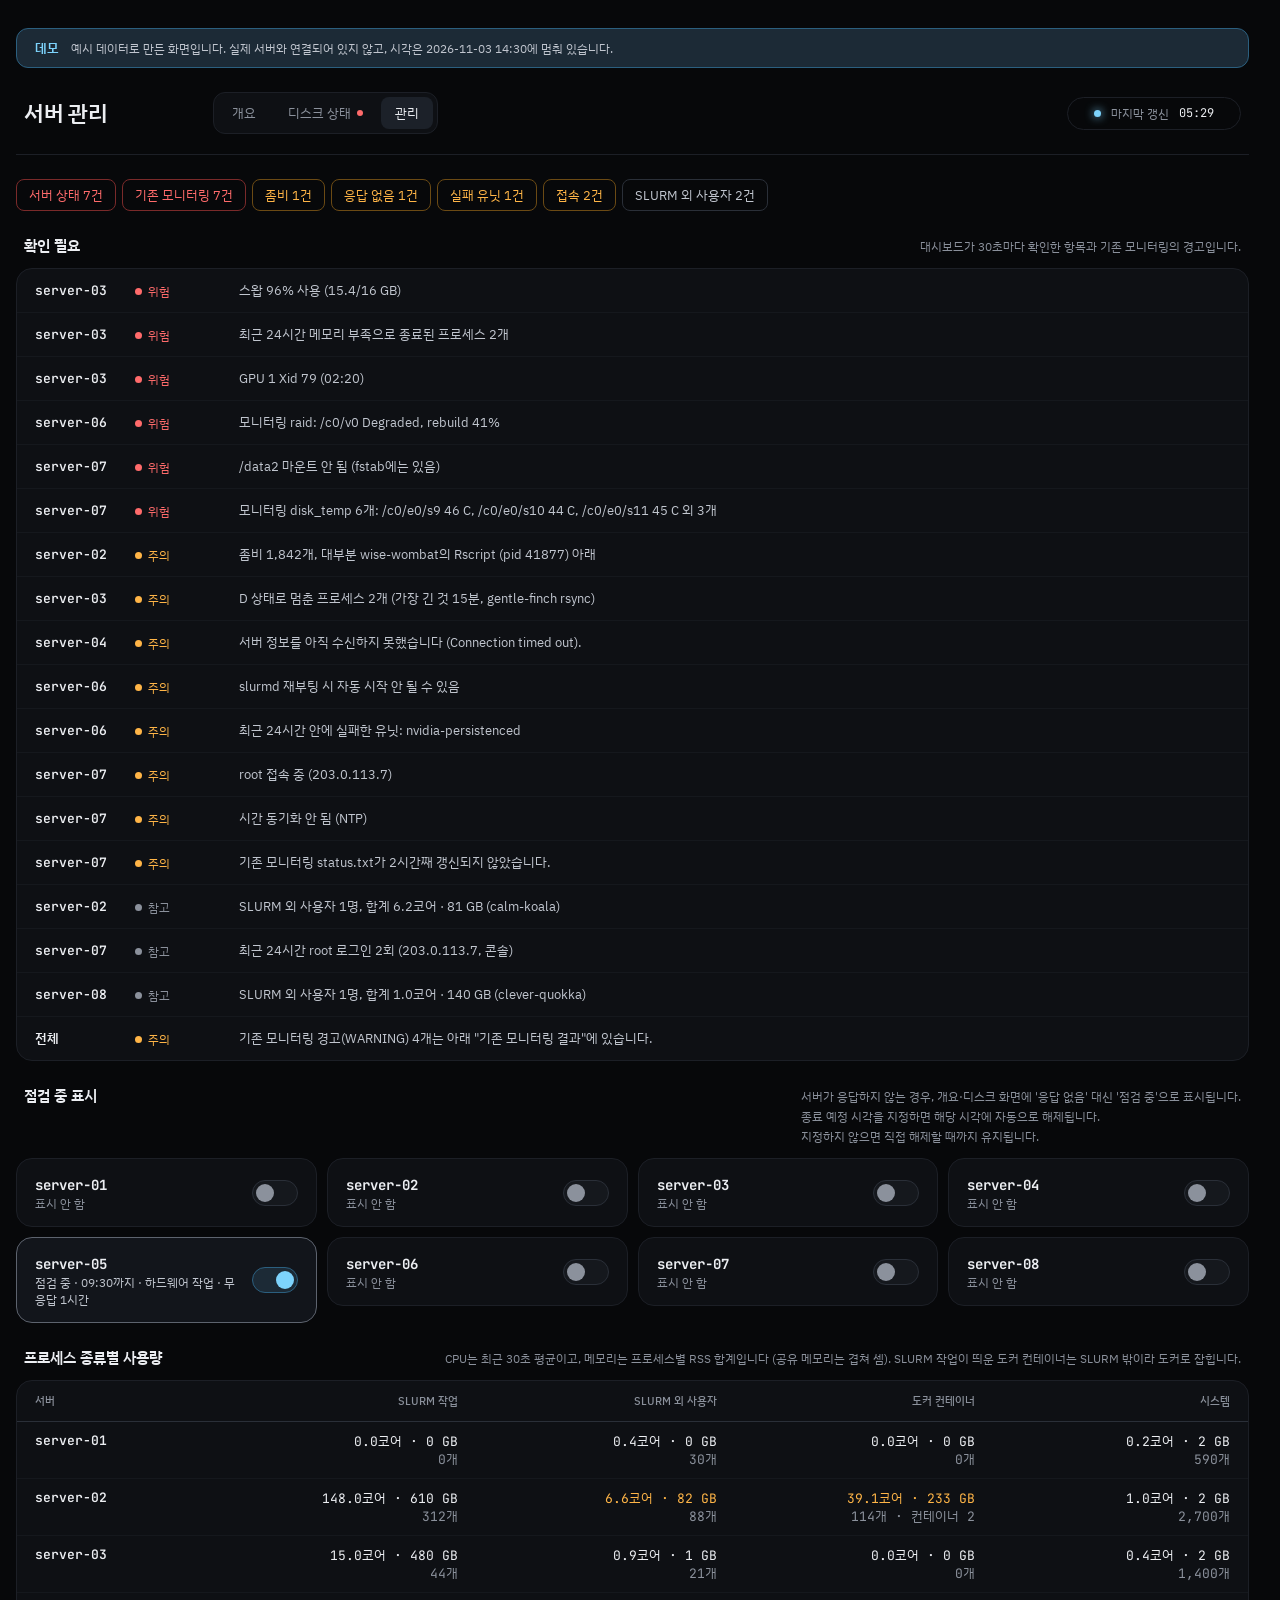
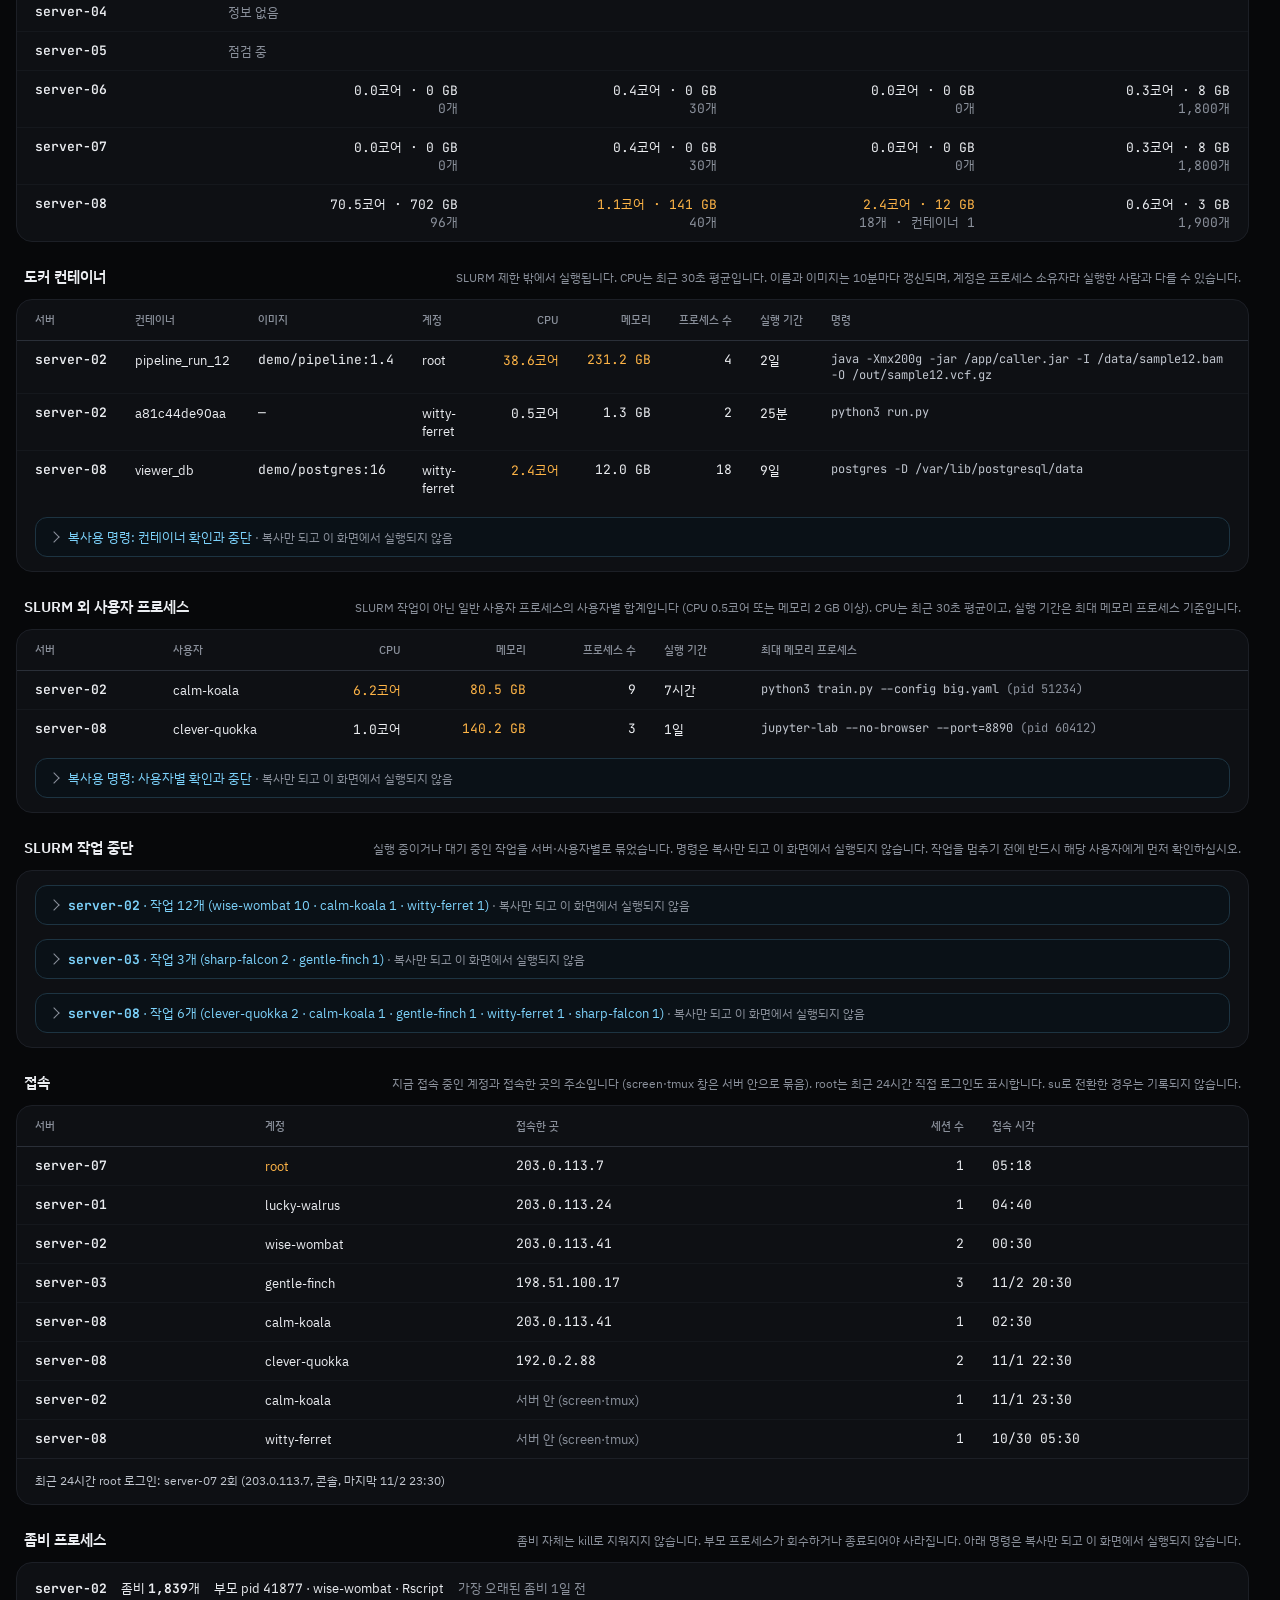
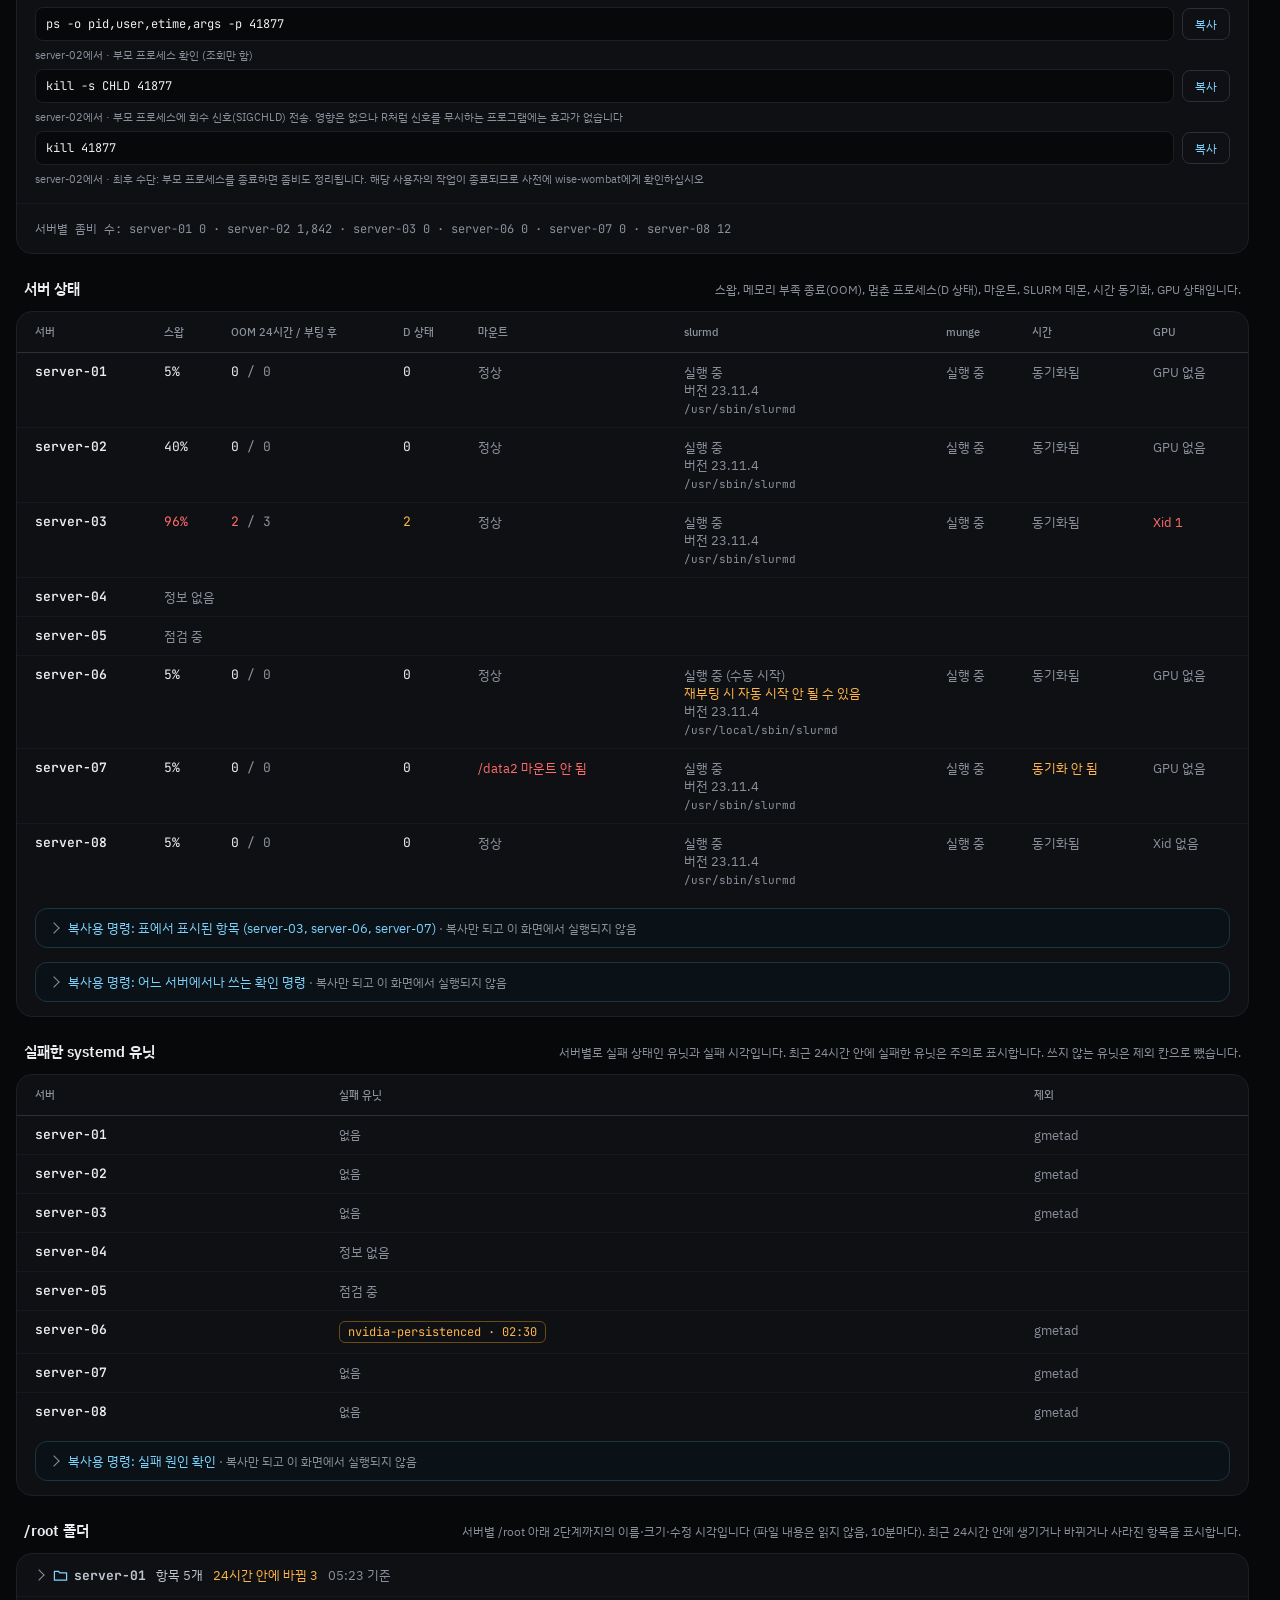
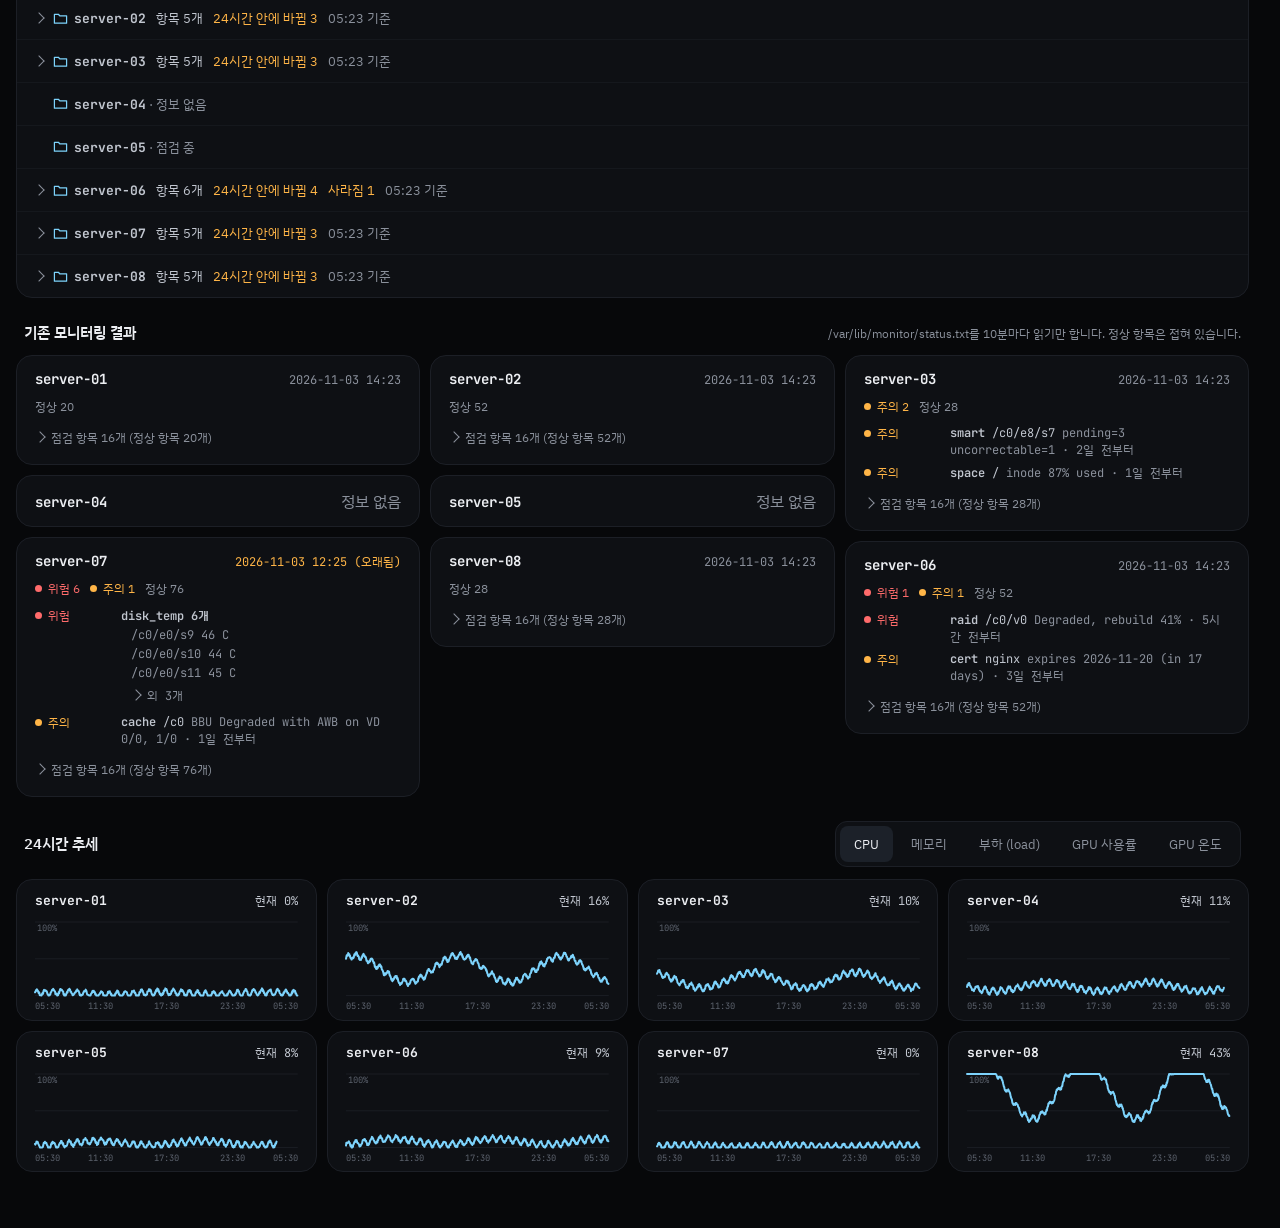
==== commit b5740849: "안내 문구와 펼치기/접기 다듬기" ====
--- a/admin.html
+++ b/admin.html
@@ -155,7 +155,8 @@
 .c-item .more{display:block;position:relative;padding:4px 0 4px 26px;margin-top:2px;background:none;border:0;font:inherit;color:var(--muted);cursor:pointer;text-align:left}
 .c-item .more:hover{color:var(--text2)}
 .c-item .more::before{content:'';position:absolute;top:8px;left:11px;width:7px;height:7px;border-right:1.5px solid currentColor;border-bottom:1.5px solid currentColor;transform:rotate(-45deg);transition:transform .15s}
-.c-item .more[aria-expanded="true"]::before{transform:rotate(45deg)}
+/* open: the word says what a click does ('접기'), so the chevron points up the way the list folds */
+.c-item .more[aria-expanded="true"]::before{top:11px;transform:rotate(-135deg)}
 .c-item .what{font-family:var(--mono);color:var(--text2);overflow-wrap:anywhere}
 .c-item .what span{color:var(--muted)}
 details{font-size:12px;color:var(--muted)}
@@ -243,7 +244,7 @@
 </head>
 <body>
 <div class="wrap">
-  <div class="demo-banner" role="note">데모: 가짜 데이터<span>실제 서버가 아니라 지어낸 값으로 그린 정적 화면입니다. 시각은 2026-11-03 14:30에 고정되어 있고 갱신되지 않습니다.</span></div>
+  <div class="demo-banner" role="note">데모<span>예시 데이터로 만든 화면입니다. 실제 서버와 연결되어 있지 않고, 시각은 2026-11-03 14:30에 멈춰 있습니다.</span></div>
   <header>
     <div class="head-left">
       <h1>서버 관리</h1>
@@ -369,7 +370,7 @@
 
   // sec = [section id, name] of the summary link at the top
   var SEC = { maint: ['h-maint', '점검 중'], out: ['h-out', 'SLURM 외 사용자'], login: ['h-login', '접속'], zomb: ['h-zomb', '좀비'],
-              chk: ['h-chk', '서버 상태'], failed: ['h-failed', '실패 유닛'], cron: ['h-cron', '기존 모니터링'], none: ['h-alert', '수신'] };
+              chk: ['h-chk', '서버 상태'], failed: ['h-failed', '실패 유닛'], cron: ['h-cron', '기존 모니터링'], none: ['h-alert', '응답 없음'] };
   var MAINT_LONG_S = 24 * 3600;  // an open-ended mark silent this long is flagged (index.html: same)
   function alertsOf(x) {
     var a = x.admin, out = [];
@@ -392,7 +393,7 @@
     var oc = outs.reduce(function (s, u) { return s + u.cores; }, 0), og = outs.reduce(function (s, u) { return s + u.rss_gb; }, 0);
     if (oc >= 2 || og >= 128) {
       var top = outs.slice().sort(function (p, q) { return q.cores - p.cores || q.rss_gb - p.rss_gb; })[0];
-      add('info', 'SLURM 외 사용자 ' + outs.length + '명, 합계 ' + oc.toFixed(1) + '코어 · ' + Math.round(og) + ' GB (가장 많이 쓰는 사용자 ' + top.user + ')', SEC.out);
+      add('info', 'SLURM 외 사용자 ' + outs.length + '명, 합계 ' + oc.toFixed(1) + '코어 · ' + Math.round(og) + ' GB (' + (outs.length > 1 ? '가장 많이 쓰는 사용자 ' : '') + top.user + ')', SEC.out);
     }
     // root: a session open now is caution, logins of the last 24 h are a note
     var lg = a.logins || {};
@@ -431,7 +432,7 @@
       if (it.level === 'CRITICAL') (crit[it.check] = crit[it.check] || []).push(it);
     });
     Object.keys(crit).sort().forEach(function (k) {
-      var l = crit[k];
+      var l = crit[k].sort(byObject);
       var shown = l.slice(0, 3).map(function (it) { return it.object + ' ' + it.msg.replace(/\s*\(.*\)$/, ''); }).join(', ');
       add('danger', '모니터링 ' + k + (l.length > 1 ? ' ' + l.length + '개' : '') + ': ' + shown + (l.length > 3 ? ' 외 ' + (l.length - 3) + '개' : ''), SEC.cron);
     });
@@ -450,7 +451,7 @@
     order.sort(function (a, b) { return rank[a.l] - rank[b.l]; });
     $('sum').hidden = !order.length;
     $('sum').innerHTML = order.map(function (o) {
-      return '<a class="' + o.l + '" href="#' + o.sec[0] + '">' + esc(o.sec[1]) + ' ' + o.n + '</a>';
+      return '<a class="' + o.l + '" href="#' + o.sec[0] + '">' + esc(o.sec[1]) + ' ' + o.n + '건</a>';
     }).join('');
   }
   function shortCmd(c) {
@@ -899,7 +900,9 @@
   function renderRoots() {
     $('roots').innerHTML = servers().map(function (x) {
       var t = x.admin && x.admin.root_tree, h = x.host;
-      if (!t) return '<div class="rt-none">' + FOLDER + '<b>' + esc(h) + '</b> · 목록 없음 (설치 후 디스크 점검이 한 번 돌면 생깁니다)</div>';
+      // no data from the server at all is not the "not built yet" case
+      if (!t) return '<div class="rt-none">' + FOLDER + '<b>' + esc(h) + '</b> · ' +
+        (!x.admin ? (x.maintenance ? '점검 중' : '정보 없음') : '목록 없음 (설치 후 디스크 점검이 한 번 돌면 생깁니다)') + '</div>';
       var all = [], hot = 0;
       t.entries.forEach(function (e) { all.push(e); (e.kids || []).forEach(function (k) { all.push(k); }); });
       all.forEach(function (e) { if (e.new || e.chg) hot++; });
@@ -927,6 +930,8 @@
 
   var CRON_LV = { CRITICAL: 'danger', WARNING: 'caution', UNKNOWN: 'info' };
   var CRON_TEXT = { CRITICAL: '위험', WARNING: '주의', UNKNOWN: '알 수 없음' };
+  // drive slots in number order: /c0/e0/s9 before /c0/e0/s10
+  function byObject(a, b) { return String(a.object || '').localeCompare(String(b.object || ''), undefined, { numeric: true }); }
   // consecutive items of the same level and check (input is sorted that way)
   function groups(items) {
     var out = [];
@@ -947,7 +952,7 @@
       var items = c.items || [];
       var bad = items.filter(function (i) { return i.level !== 'OK'; });
       var rank = { CRITICAL: 0, WARNING: 1, UNKNOWN: 2 };
-      bad.sort(function (a, b) { return rank[a.level] - rank[b.level] || a.check.localeCompare(b.check); });
+      bad.sort(function (a, b) { return rank[a.level] - rank[b.level] || a.check.localeCompare(b.check) || byObject(a, b); });
       var count = function (l) { return items.filter(function (i) { return i.level === l; }).length; };
       // Group OK items per check; a check not refreshed for over a day is marked
       var okBy = {};
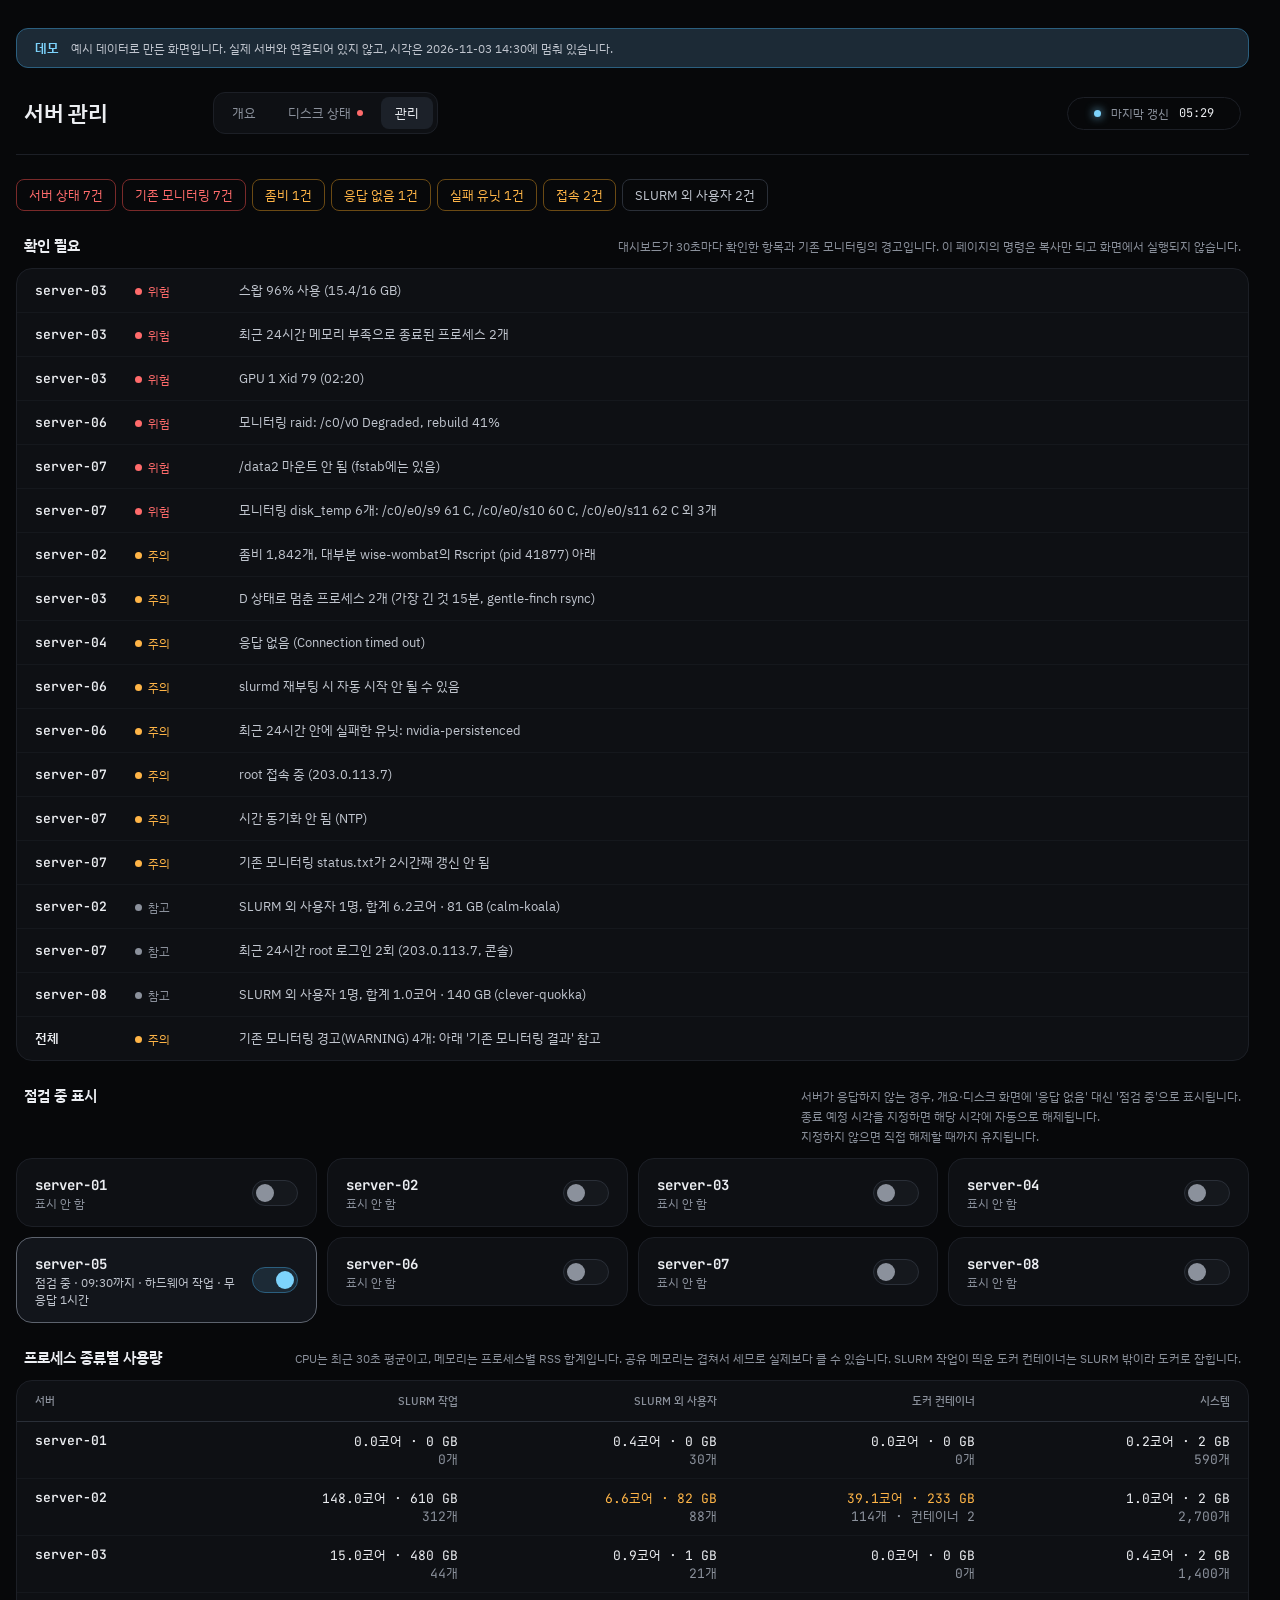
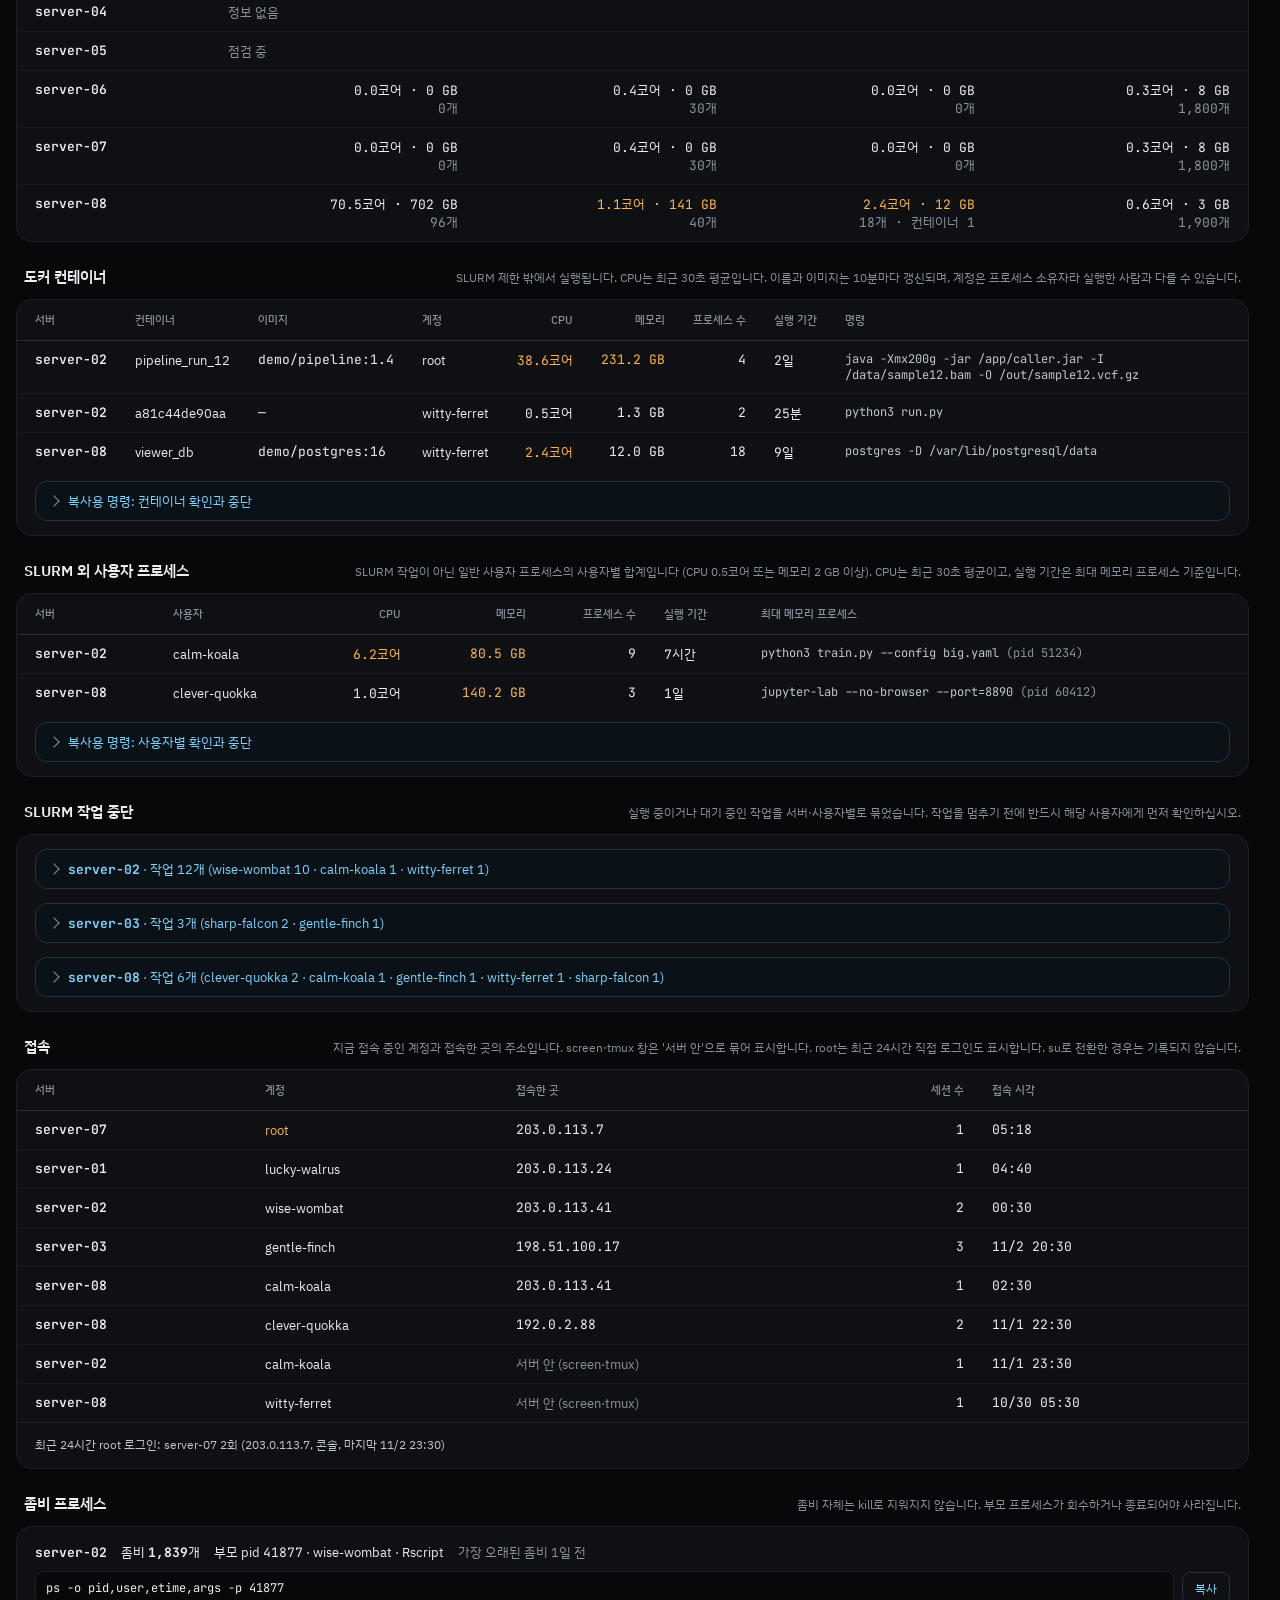
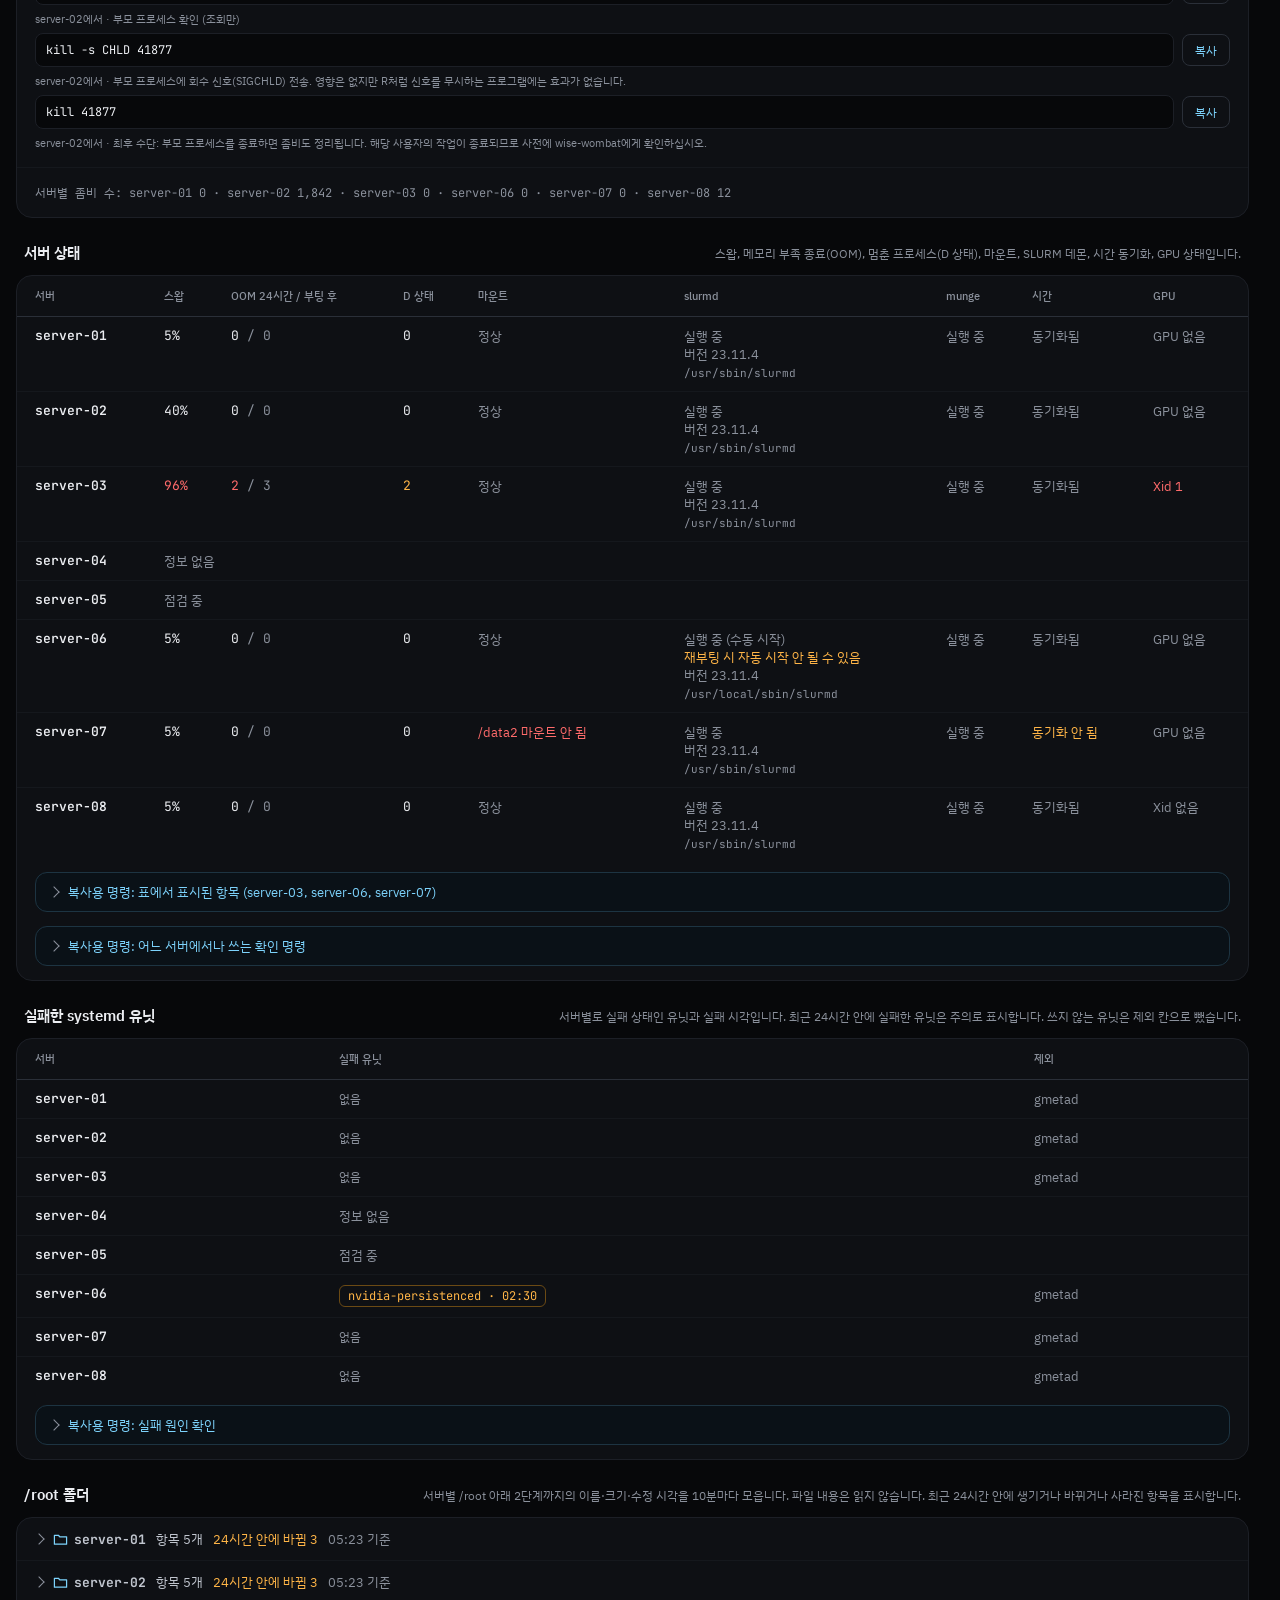
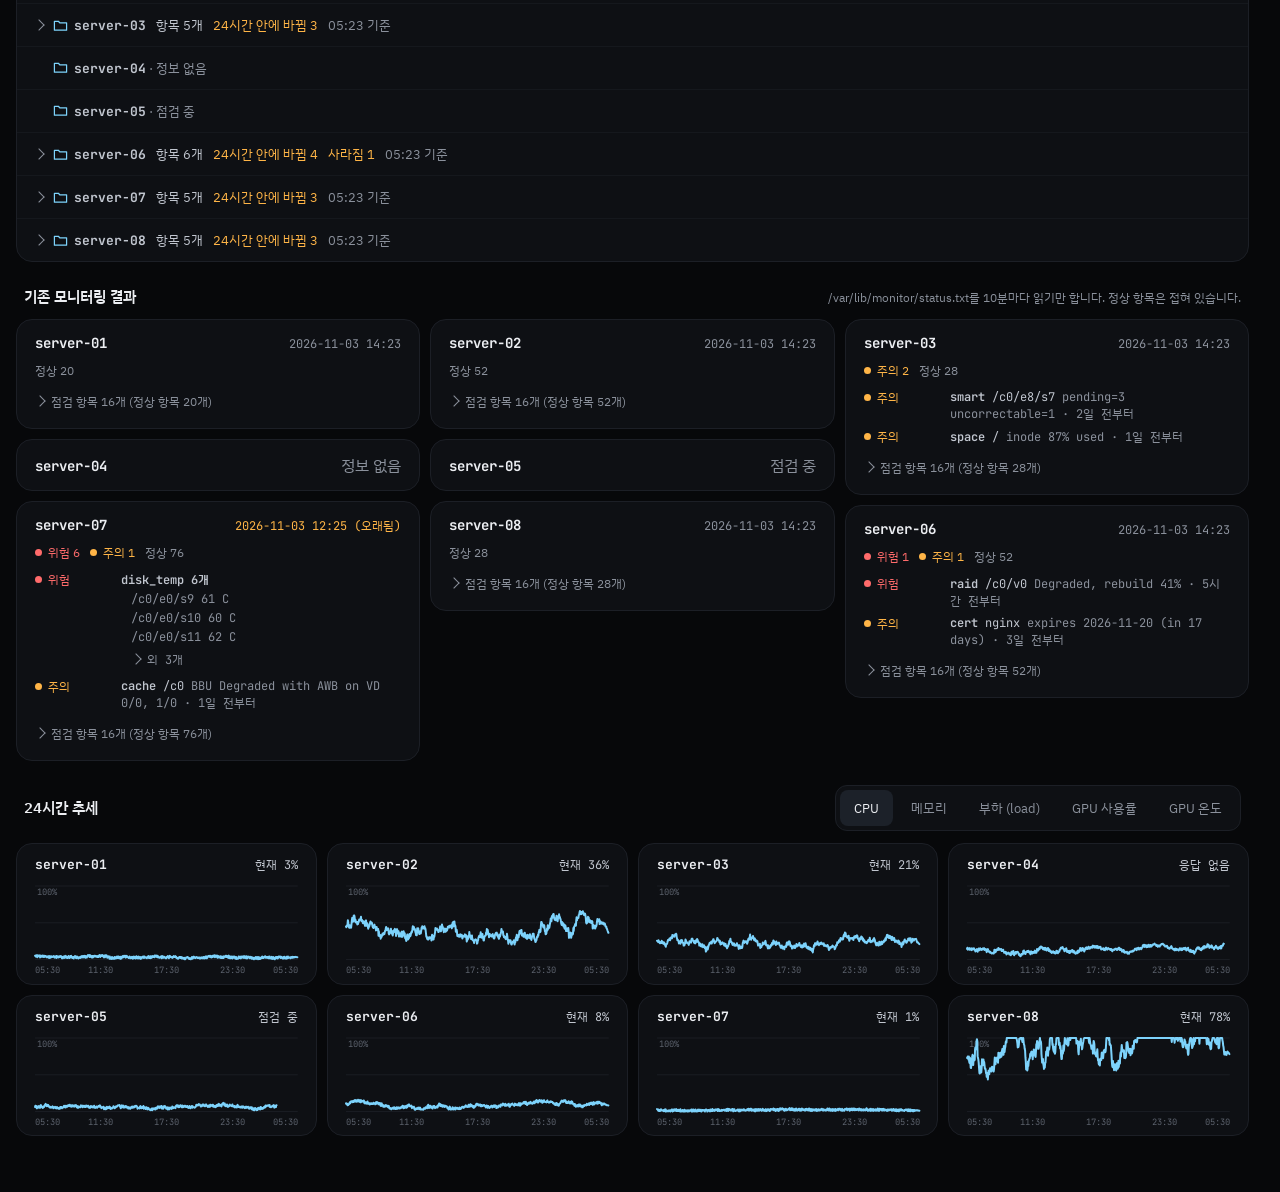
==== commit 57ea6768: "말투 통일과 화면 정리, 예시 데이터 다듬기" ====
--- a/admin.html
+++ b/admin.html
@@ -70,7 +70,7 @@
 td.cmd{font-family:var(--mono);font-size:12px;color:var(--text2);overflow-wrap:anywhere;min-width:220px}
 /* container name and image are one token each (the usual rule: ids and names stay on one line, only the
    free-text command wraps); the table scrolls sideways if the row gets wider than the panel */
-#containers td:nth-child(2),#containers td:nth-child(3){white-space:nowrap}
+#containers td:nth-child(2),#containers td:nth-child(3),#containers td:nth-child(4){white-space:nowrap}
 .ok{color:var(--muted)}.warn{color:var(--amber)}.bad{color:var(--red)}
 
 /* 프로세스 종류별: the four kinds at one width */
@@ -103,7 +103,6 @@
 .cmdset.cmds-box:first-child{margin-top:14px}
 .cmdset.cmds-box>summary{padding:10px 14px 10px 32px;color:var(--sky)}
 details.cmdset.cmds-box>summary::before{left:14px;top:15px}
-.cmdset.cmds-box>summary::after{content:' · 복사만 되고 이 화면에서 실행되지 않음';color:var(--muted);font-size:12px}
 .cmdset.cmds-box .zp{padding:12px 14px}
 .cmdset>summary b{font-family:var(--mono)}
 .cmdset .zp:first-of-type{border-top:1px solid var(--line3)}
@@ -220,6 +219,7 @@
   #containers td:nth-child(2){grid-column:2/-1;font-weight:600}
   #containers td:nth-child(2)::before{display:none}
   #containers td:nth-child(3){grid-column:1/-1}
+  #containers td:nth-child(4){white-space:normal;overflow-wrap:anywhere}
   #containers td:nth-child(2),#containers td:nth-child(3){white-space:normal;overflow-wrap:anywhere}
   /* SLURM 외 사용자 프로세스: "server user" as the heading, then four numbers in one row */
   #outside tr{grid-template-columns:repeat(4,minmax(0,1fr))}
@@ -260,7 +260,7 @@
   <nav class="sum" id="sum" aria-label="확인할 항목 요약" hidden></nav>
 
   <section class="sec" aria-labelledby="h-alert">
-    <div class="sec-head"><h2 id="h-alert">확인 필요</h2><span class="sec-note">대시보드가 30초마다 확인한 항목과 기존 모니터링의 경고입니다.</span></div>
+    <div class="sec-head"><h2 id="h-alert">확인 필요</h2><span class="sec-note">대시보드가 30초마다 확인한 항목과 기존 모니터링의 경고입니다. 이 페이지의 명령은 복사만 되고 화면에서 실행되지 않습니다.</span></div>
     <div class="panel alerts" id="alerts"><div class="empty">불러오는 중</div></div>
   </section>
 
@@ -270,7 +270,7 @@
   </section>
 
   <section class="sec" aria-labelledby="h-kinds">
-    <div class="sec-head"><h2 id="h-kinds">프로세스 종류별 사용량</h2><span class="sec-note">CPU는 최근 30초 평균이고, 메모리는 프로세스별 RSS 합계입니다 (공유 메모리는 겹쳐 셈). SLURM 작업이 띄운 도커 컨테이너는 SLURM 밖이라 도커로 잡힙니다.</span></div>
+    <div class="sec-head"><h2 id="h-kinds">프로세스 종류별 사용량</h2><span class="sec-note">CPU는 최근 30초 평균이고, 메모리는 프로세스별 RSS 합계입니다. 공유 메모리는 겹쳐서 세므로 실제보다 클 수 있습니다. SLURM 작업이 띄운 도커 컨테이너는 SLURM 밖이라 도커로 잡힙니다.</span></div>
     <div class="panel table kv" id="kinds"></div>
   </section>
 
@@ -285,17 +285,17 @@
   </section>
 
   <section class="sec" aria-labelledby="h-jobs">
-    <div class="sec-head"><h2 id="h-jobs">SLURM 작업 중단</h2><span class="sec-note">실행 중이거나 대기 중인 작업을 서버·사용자별로 묶었습니다. 명령은 복사만 되고 이 화면에서 실행되지 않습니다. 작업을 멈추기 전에 반드시 해당 사용자에게 먼저 확인하십시오.</span></div>
+    <div class="sec-head"><h2 id="h-jobs">SLURM 작업 중단</h2><span class="sec-note">실행 중이거나 대기 중인 작업을 서버·사용자별로 묶었습니다. 작업을 멈추기 전에 반드시 해당 사용자에게 먼저 확인하십시오.</span></div>
     <div class="panel" id="jobs"><div class="empty">불러오는 중</div></div>
   </section>
 
   <section class="sec" aria-labelledby="h-login">
-    <div class="sec-head"><h2 id="h-login">접속</h2><span class="sec-note">지금 접속 중인 계정과 접속한 곳의 주소입니다 (screen·tmux 창은 서버 안으로 묶음). root는 최근 24시간 직접 로그인도 표시합니다. su로 전환한 경우는 기록되지 않습니다.</span></div>
+    <div class="sec-head"><h2 id="h-login">접속</h2><span class="sec-note">지금 접속 중인 계정과 접속한 곳의 주소입니다. screen·tmux 창은 '서버 안'으로 묶어 표시합니다. root는 최근 24시간 직접 로그인도 표시합니다. su로 전환한 경우는 기록되지 않습니다.</span></div>
     <div class="panel table kv" id="logins"></div>
   </section>
 
   <section class="sec" aria-labelledby="h-zomb">
-    <div class="sec-head"><h2 id="h-zomb">좀비 프로세스</h2><span class="sec-note">좀비 자체는 kill로 지워지지 않습니다. 부모 프로세스가 회수하거나 종료되어야 사라집니다. 아래 명령은 복사만 되고 이 화면에서 실행되지 않습니다.</span></div>
+    <div class="sec-head"><h2 id="h-zomb">좀비 프로세스</h2><span class="sec-note">좀비 자체는 kill로 지워지지 않습니다. 부모 프로세스가 회수하거나 종료되어야 사라집니다.</span></div>
     <div class="panel" id="zombies"></div>
   </section>
 
@@ -310,7 +310,7 @@
   </section>
 
   <section class="sec" aria-labelledby="h-root">
-    <div class="sec-head"><h2 id="h-root">/root 폴더</h2><span class="sec-note">서버별 /root 아래 2단계까지의 이름·크기·수정 시각입니다 (파일 내용은 읽지 않음, 10분마다). 최근 24시간 안에 생기거나 바뀌거나 사라진 항목을 표시합니다.</span></div>
+    <div class="sec-head"><h2 id="h-root">/root 폴더</h2><span class="sec-note">서버별 /root 아래 2단계까지의 이름·크기·수정 시각을 10분마다 모읍니다. 파일 내용은 읽지 않습니다. 최근 24시간 안에 생기거나 바뀌거나 사라진 항목을 표시합니다.</span></div>
     <div class="panel" id="roots"></div>
   </section>
 
@@ -379,10 +379,10 @@
     var mk = x.maintenance;
     if (mk && mk.silent_at) {
       var quiet = now() - mk.silent_at;
-      if (!mk.until && quiet >= MAINT_LONG_S) add('caution', '점검 중 표시가 켜진 채 ' + age(quiet) + '째 응답이 없습니다. 실제 장애인지 확인하십시오.', SEC.maint);
+      if (!mk.until && quiet >= MAINT_LONG_S) add('caution', '점검 중 표시가 켜진 채 ' + age(quiet) + '째 응답 없음 (실제 장애인지 확인 필요)', SEC.maint);
     }
-    if (!a) { if (!x.maintenance) add('caution', '서버 정보를 아직 수신하지 못했습니다' + (x.error ? why : '') + '.', SEC.none); return out; }
-    if (now() - a.epoch > STALE_S && !x.maintenance) add('caution', '서버 정보 수신이 ' + age(now() - a.epoch) + '째 중단되었습니다' + why + '.', SEC.none);
+    if (!a) { if (!x.maintenance) add('caution', '응답 없음' + (x.error ? why : ''), SEC.none); return out; }
+    if (now() - a.epoch > STALE_S && !x.maintenance) add('caution', age(now() - a.epoch) + '째 응답 없음' + why, SEC.none);
     var z = a.zombies || {};
     if (z.flag) {
       var p = (z.parents || [])[0];
@@ -424,8 +424,8 @@
     if (fresh.length) add('caution', '최근 24시간 안에 실패한 유닛: ' + fresh.map(function (u) { return unitName(u.unit); }).join(', '), SEC.failed);
     // the existing monitoring runs every 10 min: a missing or old file means its cron stopped
     var cr = a.cron;
-    if (cr && !cr.ok) add('caution', '기존 모니터링 status.txt를 읽지 못했습니다.', SEC.cron);
-    else if (cr && now() - cr.mtime > CRON_STALE_S) add('caution', '기존 모니터링 status.txt가 ' + age(now() - cr.mtime) + '째 갱신되지 않았습니다.', SEC.cron);
+    if (cr && !cr.ok) add('caution', '기존 모니터링 status.txt 읽기 실패', SEC.cron);
+    else if (cr && now() - cr.mtime > CRON_STALE_S) add('caution', '기존 모니터링 status.txt가 ' + age(now() - cr.mtime) + '째 갱신 안 됨', SEC.cron);
     // one line per check: one server alone had 13 disk_temp CRITICALs
     var crit = {};
     ((a.cron || {}).items || []).forEach(function (it) {
@@ -472,7 +472,7 @@
       return '<div class="alert"><span class="srv">' + esc(a.host) + '</span>' + lvHtml(a.l, LV_TEXT[a.l]) + '<span class="msg">' + esc(a.msg) + '</span></div>';
     }).join('');
     if (warnCount) html += '<div class="alert"><span class="srv">전체</span>' + lvHtml('caution', '주의') +
-      '<span class="msg">기존 모니터링 경고(WARNING) ' + warnCount + '개는 아래 "기존 모니터링 결과"에 있습니다.</span></div>';
+      '<span class="msg">기존 모니터링 경고(WARNING) ' + warnCount + '개: 아래 \'기존 모니터링 결과\' 참고</span></div>';
     $('alerts').innerHTML = html || '<div class="empty">확인이 필요한 항목이 없습니다.</div>';
     renderSum(all, warnCount);
   }
@@ -599,8 +599,8 @@
       }).join('') + '</tbody></table>' +
       cmdSet('containers', '복사용 명령: 컨테이너 확인과 중단', hosts.map(function (h) {
         return cmdGroup('<b>' + esc(h) + '</b>',
-          cmd(h, 'docker ps', '실행 중인 컨테이너 목록 (조회만 함)') +
-          cmd(h, 'docker stats --no-stream', '컨테이너별 CPU·메모리 (조회만 함)') +
+          cmd(h, 'docker ps', '실행 중인 컨테이너 목록 (조회만)') +
+          cmd(h, 'docker stats --no-stream', '컨테이너별 CPU·메모리 (조회만)') +
           rows.filter(function (r) { return r.host === h && (r.c.name || r.c.id); }).map(function (r) {
             return cmd(h, 'docker stop ' + (r.c.name || r.c.id), '컨테이너 중단. ' + askFirst());
           }).join(''));
@@ -627,7 +627,7 @@
       cmdSet('out', '복사용 명령: 사용자별 확인과 중단', rows.map(function (r) {
         var u = r.u;
         return cmdGroup('<b>' + esc(r.host) + '</b><span>' + esc(u.user) + '</span>',
-          cmd(r.host, 'ps -u ' + u.user + ' -o pid,etime,pcpu,rss,args --sort=-pcpu | head -20', u.user + '의 프로세스 확인 (조회만 함, RSS 단위 KB)') +
+          cmd(r.host, 'ps -u ' + u.user + ' -o pid,etime,pcpu,rss,args --sort=-pcpu | head -20', u.user + '의 프로세스 확인 (조회만, RSS 단위 KB)') +
           cmd(r.host, 'kill ' + u.top_pid, '메모리를 가장 많이 쓰는 프로세스 종료. ' + askFirst(u.user)));
       }).join(''));
   }
@@ -647,7 +647,7 @@
         var run = by[u].filter(function (j) { return j.state === 'RUNNING'; }).length;
         var ids = by[u].map(function (j) { return j.id; });
         return cmdGroup('<b>' + esc(u) + '</b><span>실행 ' + run + ' · 대기 ' + (ids.length - run) + '</span>',
-          cmd(s.host, 'squeue -u ' + u + ' -o "%.10i %.9T %.10M %.4C %R %j"', u + '의 작업 번호·상태·실행 시간 확인 (조회만 함)') +
+          cmd(s.host, 'squeue -u ' + u + ' -o "%.10i %.9T %.10M %.4C %R %j"', u + '의 작업 번호·상태·실행 시간 확인 (조회만)') +
           cmd(s.host, 'scancel ' + ids.join(' '), u + '의 작업 ' + ids.length + '개 중단' + (ids.length > 1 ? ' (하나만 멈추려면 번호를 하나만 남기십시오)' : '') + '. ' + askFirst(u)));
       }).join(''), true);
     }).join('');
@@ -693,9 +693,9 @@
         html += '<div class="zp"><div class="zp-head"><b>' + esc(x.host) + '</b><span>좀비 <b>' + p.count.toLocaleString() + '</b>개</span>' +
           '<span>부모 pid <span class="mono">' + p.ppid + '</span> · ' + esc(p.user || '?') + ' · ' + esc(shortCmd(p.cmd)) + '</span>' +
           '<span class="ok">가장 오래된 좀비 ' + age(p.oldest_age_s) + ' 전</span></div><div class="cmds">' +
-          cmd(x.host, 'ps -o pid,user,etime,args -p ' + p.ppid, '부모 프로세스 확인 (조회만 함)') +
-          cmd(x.host, 'kill -s CHLD ' + p.ppid, '부모 프로세스에 회수 신호(SIGCHLD) 전송. 영향은 없으나 R처럼 신호를 무시하는 프로그램에는 효과가 없습니다') +
-          cmd(x.host, 'kill ' + p.ppid, '최후 수단: 부모 프로세스를 종료하면 좀비도 정리됩니다. 해당 사용자의 작업이 종료되므로 사전에 ' + (p.user || '사용자') + '에게 확인하십시오') +
+          cmd(x.host, 'ps -o pid,user,etime,args -p ' + p.ppid, '부모 프로세스 확인 (조회만)') +
+          cmd(x.host, 'kill -s CHLD ' + p.ppid, '부모 프로세스에 회수 신호(SIGCHLD) 전송. 영향은 없지만 R처럼 신호를 무시하는 프로그램에는 효과가 없습니다.') +
+          cmd(x.host, 'kill ' + p.ppid, '최후 수단: 부모 프로세스를 종료하면 좀비도 정리됩니다. 해당 사용자의 작업이 종료되므로 사전에 ' + (p.user || '사용자') + '에게 확인하십시오.') +
           '</div></div>';
       });
       if (z.flag && !flagged.length) {
@@ -711,7 +711,7 @@
     return '<div class="cmdrow"><code>' + esc(text) + '</code><button type="button" class="copy" data-copy="' + esc(text) + '">복사</button>' +
       '<small>' + esc(host) + '에서 · ' + esc(note) + '</small></div>';
   }
-  function askFirst(user) { return '멈추기 전에 반드시 ' + (user || '해당 사용자') + '에게 먼저 확인하십시오'; }
+  function askFirst(user) { return '멈추기 전에 반드시 ' + (user || '해당 사용자') + '에게 먼저 확인하십시오.'; }
   function cmdGroup(head, cmds) { return '<div class="zp"><div class="zp-head">' + head + '</div><div class="cmds">' + cmds + '</div></div>'; }
   // Folded command sets keep their open state across the 10 s re-render.
   var openSets = {};
@@ -796,44 +796,44 @@
       if (!a) return;
       var sw = a.swap || {}, d = a.dstate || {}, c = '';
       if (sw.total_gb && sw.pct >= 80) {
-        c += cmd(x.host, 'free -h; swapon --show', '메모리·스왑 사용량 (조회만 함)') +
-          cmd(x.host, SWAP_USERS, '스왑을 100 MB 넘게 쓰는 프로세스, 사용량 순 (조회만 함). 종료하기 전에 해당 사용자에게 먼저 확인하십시오');
+        c += cmd(x.host, 'free -h; swapon --show', '메모리·스왑 사용량 (조회만)') +
+          cmd(x.host, SWAP_USERS, '스왑을 100 MB 넘게 쓰는 프로세스, 사용량 순 (조회만). 종료하기 전에 해당 사용자에게 먼저 확인하십시오.');
       }
       if (a.oom && a.oom.last_24h) {
-        c += cmd(x.host, OOM_LOG, '최근 24시간 메모리 부족으로 종료된 프로세스 (root, 조회만 함)');
+        c += cmd(x.host, OOM_LOG, '최근 24시간 메모리 부족으로 종료된 프로세스 (root, 조회만)');
       }
       if (d.flag) {
-        c += cmd(x.host, D_LIST, 'D 상태 프로세스와 대기 위치(wchan) (조회만 함). D 상태는 kill로 끝나지 않고, 대개 디스크·NFS 응답을 기다리는 중입니다');
+        c += cmd(x.host, D_LIST, 'D 상태 프로세스와 대기 위치(wchan) (조회만). D 상태는 kill로 끝나지 않고, 대개 디스크·NFS 응답을 기다리는 중입니다.');
         (d.procs || []).slice(0, 1).forEach(function (p) {
-          c += cmd(x.host, 'cat /proc/' + p.pid + '/stack', '가장 오래 멈춘 프로세스(' + p.user + ')의 커널 대기 지점 (root, 조회만 함)');
+          c += cmd(x.host, 'cat /proc/' + p.pid + '/stack', '가장 오래 멈춘 프로세스(' + p.user + ')의 커널 대기 지점 (root, 조회만)');
         });
       }
       (a.mounts || []).forEach(function (m) {
         if (m.missing) {
-          c += cmd(x.host, 'grep -w ' + m.mount + ' /etc/fstab; lsblk -f', 'fstab 항목과 인식된 디스크 확인 (조회만 함). 디스크 화면에서 RAID 볼륨이 보이는지도 확인하십시오') +
+          c += cmd(x.host, 'grep -w ' + m.mount + ' /etc/fstab; lsblk -f', 'fstab 항목과 인식된 디스크 확인 (조회만). 디스크 화면에서 RAID 볼륨이 보이는지도 확인하십시오.') +
             cmd(x.host, 'mount ' + m.mount, 'RAID 볼륨이 보일 때만 다시 마운트 (root)');
         } else if (m.hung) {
-          c += cmd(x.host, 'timeout 5 stat -f ' + m.mount + '; findmnt -o TARGET,SOURCE,FSTYPE,OPTIONS ' + m.mount, '응답 여부와 마운트 정보 (조회만 함). NFS라면 NFS 서버가 응답하는지 확인하십시오');
+          c += cmd(x.host, 'timeout 5 stat -f ' + m.mount + '; findmnt -o TARGET,SOURCE,FSTYPE,OPTIONS ' + m.mount, '응답 여부와 마운트 정보 (조회만). NFS라면 NFS 서버가 응답하는지 확인하십시오.');
         } else {
-          c += cmd(x.host, 'findmnt -o TARGET,SOURCE,FSTYPE,OPTIONS ' + m.mount, '마운트 옵션 확인 (조회만 함)') +
-            cmd(x.host, 'journalctl -k --since -24h --no-pager | grep -iE "I/O error|remount|xfs|ext4" | tail -30', '읽기 전용으로 바뀐 원인 (root, 조회만 함). 디스크 오류가 원인일 수 있으므로 원인을 확인하기 전에는 쓰기 가능으로 다시 마운트하지 마십시오');
+          c += cmd(x.host, 'findmnt -o TARGET,SOURCE,FSTYPE,OPTIONS ' + m.mount, '마운트 옵션 확인 (조회만)') +
+            cmd(x.host, 'journalctl -k --since -24h --no-pager | grep -iE "I/O error|remount|xfs|ext4" | tail -30', '읽기 전용으로 바뀐 원인 (root, 조회만). 디스크 오류가 원인일 수 있으므로 원인을 확인하기 전에는 쓰기 가능으로 다시 마운트하지 마십시오.');
         }
       });
       var sd = (a.services || {}).slurmd, bn = bootNote(sd);
       if (bn) {
         c += cmd(x.host, 'systemctl is-enabled slurmd; systemctl cat slurmd | grep -E "^# |^ExecStart"; pgrep -a slurmd',
-          bn + ': systemd 유닛 설정과 실제로 실행 중인 slurmd 비교 (조회만 함). 고치는 절차는 lab-servers의 server-scripts/docs/power.md에 있습니다');
+          bn + ': systemd 유닛 설정과 실제로 실행 중인 slurmd 비교 (조회만). 고치는 절차는 lab-servers의 server-scripts/docs/power.md에 있습니다.');
       }
       if (c) { html += cmdGroup('<b>' + esc(x.host) + '</b>', c); flagged.push(x.host); }
     });
     var any = '각 서버';
     return cmdSet('chk-flag', '복사용 명령: 표에서 표시된 항목 (' + flagged.join(', ') + ')', html) + cmdSet('chk-all', '복사용 명령: 어느 서버에서나 쓰는 확인 명령',
-      cmdGroup('<span>스왑·메모리</span>', cmd(any, 'free -h; swapon --show', '조회만 함') + cmd(any, SWAP_USERS, '스왑을 많이 쓰는 프로세스 (조회만 함)')) +
-      cmdGroup('<span>메모리 부족 종료(OOM)</span>', cmd(any, OOM_LOG, 'root, 조회만 함')) +
-      cmdGroup('<span>멈춘 프로세스(D 상태)</span>', cmd(any, D_LIST, '조회만 함')) +
-      cmdGroup('<span>마운트</span>', cmd(any, 'findmnt -t xfs,ext4,nfs,nfs4 -o TARGET,SOURCE,FSTYPE,OPTIONS', '마운트된 데이터 볼륨 (조회만 함)') +
-        cmd(any, 'findmnt --verify', 'fstab과 실제 마운트 비교 (조회만 함)')) +
-      cmdGroup('<span>SLURM 데몬</span>', cmd(any, 'systemctl status slurmd munge --no-pager | head -30; pgrep -a slurmd', '유닛 상태와 실제 프로세스 (조회만 함)')));
+      cmdGroup('<span>스왑·메모리</span>', cmd(any, 'free -h; swapon --show', '조회만') + cmd(any, SWAP_USERS, '스왑을 많이 쓰는 프로세스 (조회만)')) +
+      cmdGroup('<span>메모리 부족 종료(OOM)</span>', cmd(any, OOM_LOG, 'root, 조회만')) +
+      cmdGroup('<span>멈춘 프로세스(D 상태)</span>', cmd(any, D_LIST, '조회만')) +
+      cmdGroup('<span>마운트</span>', cmd(any, 'findmnt -t xfs,ext4,nfs,nfs4 -o TARGET,SOURCE,FSTYPE,OPTIONS', '마운트된 데이터 볼륨 (조회만)') +
+        cmd(any, 'findmnt --verify', 'fstab과 실제 마운트 비교 (조회만)')) +
+      cmdGroup('<span>SLURM 데몬</span>', cmd(any, 'systemctl status slurmd munge --no-pager | head -30; pgrep -a slurmd', '유닛 상태와 실제 프로세스 (조회만)')));
   }
 
   // ---------- failed systemd units ----------
@@ -867,9 +867,9 @@
     });
     $('failed').innerHTML = '<table><thead><tr><th>서버</th><th>실패 유닛</th><th>제외</th></tr></thead><tbody>' + rows.join('') + '</tbody></table>' +
       cmdSet('failed-cmds', '복사용 명령: 실패 원인 확인', cmdGroup('<span>' + esc(hosts.join(', ') || '각 서버') + '</span>',
-        cmd('각 서버', 'systemctl --failed --no-pager', '실패 상태인 유닛 전체 (조회만 함)') +
-        cmd('각 서버', 'systemctl status 유닛이름 --no-pager -l', '유닛 상태와 최근 로그 (조회만 함)') +
-        cmd('각 서버', 'journalctl -u 유닛이름 -b --no-pager | tail -30', '이번 부팅 이후 유닛 로그 (root, 조회만 함)')));
+        cmd('각 서버', 'systemctl --failed --no-pager', '실패 상태인 유닛 전체 (조회만)') +
+        cmd('각 서버', 'systemctl status 유닛이름 --no-pager -l', '유닛 상태와 최근 로그 (조회만)') +
+        cmd('각 서버', 'journalctl -u 유닛이름 -b --no-pager | tail -30', '이번 부팅 이후 유닛 로그 (root, 조회만)')));
   }
 
   // ---------- /root listing ----------
@@ -948,7 +948,7 @@
   function renderCron() {
     var cards = servers().map(function (x) {
       var c = x.admin && x.admin.cron;
-      if (!c || !c.ok) return '<div class="c-card"><div class="c-top"><b>' + esc(x.host) + '</b><span class="' + (c ? 'warn' : 'ok') + '">' + (c ? 'status.txt를 읽지 못했습니다' : '정보 없음') + '</span></div></div>';
+      if (!c || !c.ok) return '<div class="c-card"><div class="c-top"><b>' + esc(x.host) + '</b><span class="' + (c ? 'warn' : 'ok') + '">' + (c ? 'status.txt 읽기 실패' : !x.admin && x.maintenance ? '점검 중' : '정보 없음') + '</span></div></div>';
       var items = c.items || [];
       var bad = items.filter(function (i) { return i.level !== 'OK'; });
       var rank = { CRITICAL: 0, WARNING: 1, UNKNOWN: 2 };
@@ -1066,13 +1066,28 @@
         return '<text x="' + x(t).toFixed(1) + '" y="' + (H - 3) + '" fill="#5d636e" font-size="10" font-family="JetBrains Mono,monospace" text-anchor="' + (hh === 0 ? 'start' : hh === 24 ? 'end' : 'middle') + '">' + hm(t) + '</text>';
       }).join('');
       var yl = '<text x="2" y="' + (y(max) + 10).toFixed(1) + '" fill="#5d636e" font-size="10" font-family="JetBrains Mono,monospace">' + max + mi.unit + '</text>';
-      return '<div class="chart"><div class="chart-head"><b>' + esc(h) + '</b><span>현재 ' + fmt(last[1], mi) + '</span></div>' +
+      return '<div class="chart"><div class="chart-head"><b>' + esc(h) + '</b><span>' + trendNow(h, last, end, mi) + '</span></div>' +
         '<svg viewBox="0 0 ' + W + ' ' + H + '" data-host="' + esc(h) + '" data-max="' + max + '" role="img" aria-label="' + esc(h + ' ' + mi.label + ' 24시간') + '">' +
         grid + yl + ticks + '<path d="' + d + '" fill="none" stroke="#7dd3fc" stroke-width="2" stroke-linejoin="round" stroke-linecap="round" vector-effect="non-scaling-stroke"/>' +
         '<line class="xh" x1="0" x2="0" y1="' + PAD_T + '" y2="' + (H - PAD_B) + '" stroke="#5d636e" stroke-width="1" vector-effect="non-scaling-stroke" visibility="hidden"/>' +
         '<circle class="dot" r="4" fill="#7dd3fc" stroke="#0e1014" stroke-width="2" visibility="hidden"/></svg></div>';
     }).join('');
     $('charts').innerHTML = html;
+  }
+  // a silent server's last point is not "now"
+  function trendNow(h, last, end, mi) {
+    var sx = servers().filter(function (v) { return v.host === h; })[0];
+    var down = (sx && (sx.stale || sx.connected === false)) || end - last[0] > 180;
+    return down ? (sx && sx.maintenance ? '점검 중' : '응답 없음') : '현재 ' + fmt(last[1], mi);
+  }
+  // admin.json can arrive after trends.json: refresh only the labels, not the charts under the pointer
+  function updateTrendHeads() {
+    if (!trends) return;
+    var mi = metricInfo();
+    document.querySelectorAll('#charts .chart').forEach(function (c) {
+      var h = c.querySelector('b').textContent, s = series(h), span = c.querySelector('.chart-head span');
+      if (s.length && span) span.textContent = trendNow(h, s[s.length - 1], trends.generated, mi);
+    });
   }
   function fmt(v, mi) { return v == null ? '—' : (mi.key === 'load' ? v.toFixed(1) : Math.round(v)) + mi.unit; }
 
@@ -1129,6 +1144,7 @@
     renderFailed();
     renderRoots();
     renderCron();
+    updateTrendHeads();
   }
   function get(url) {
     return fetch(url, { cache: 'no-store' }).then(function (r) {
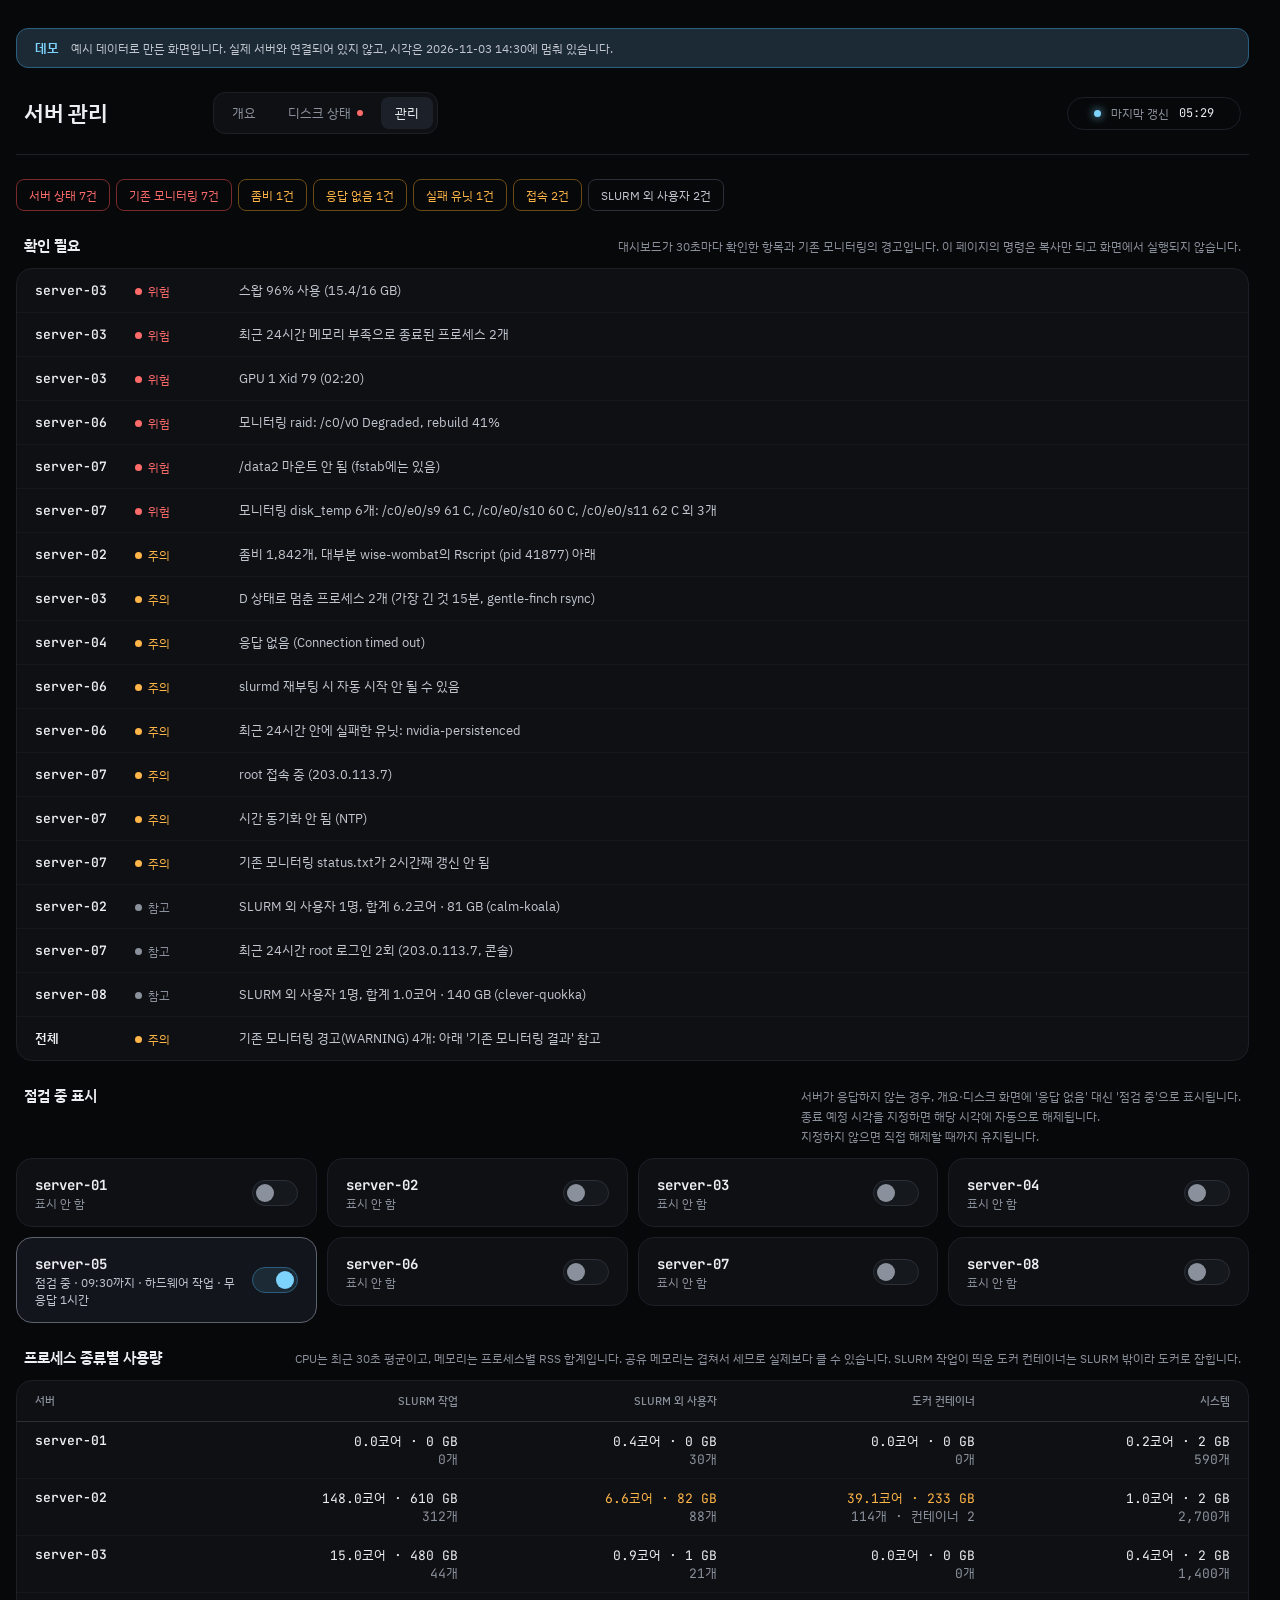
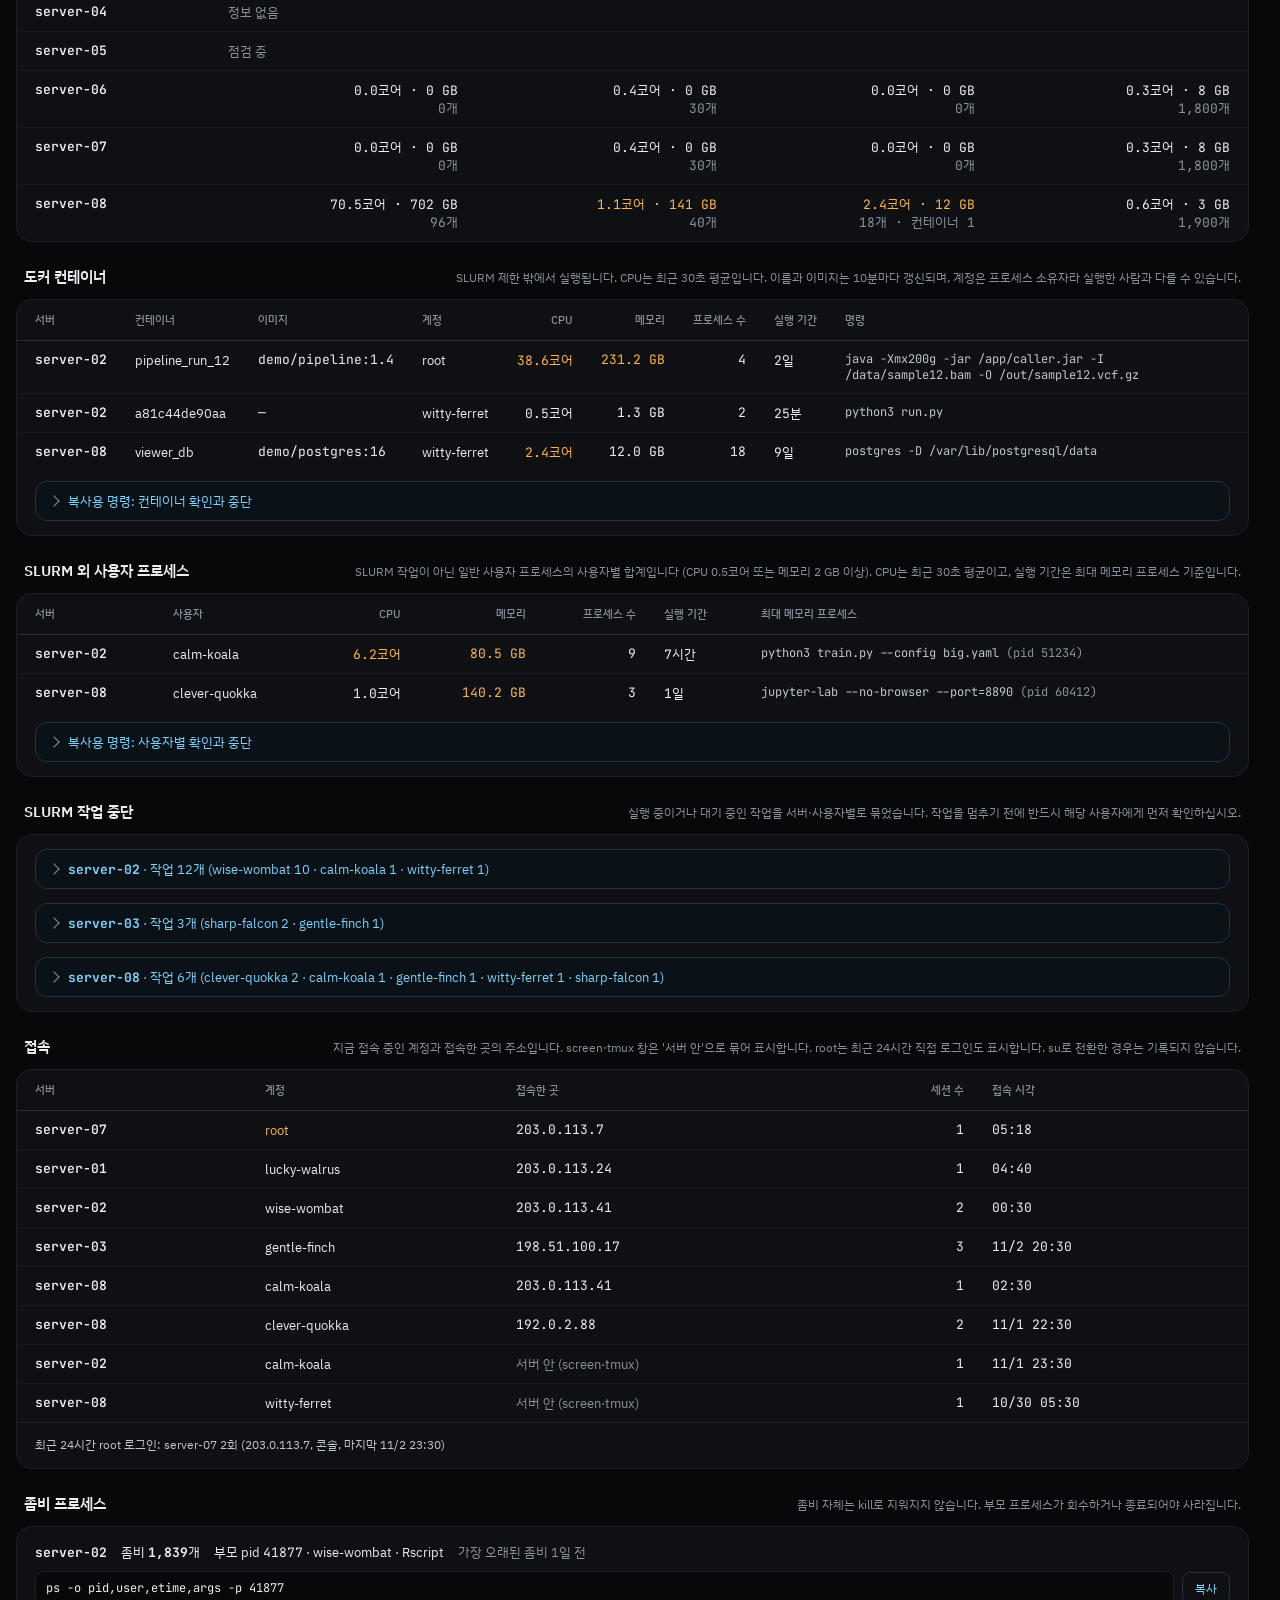
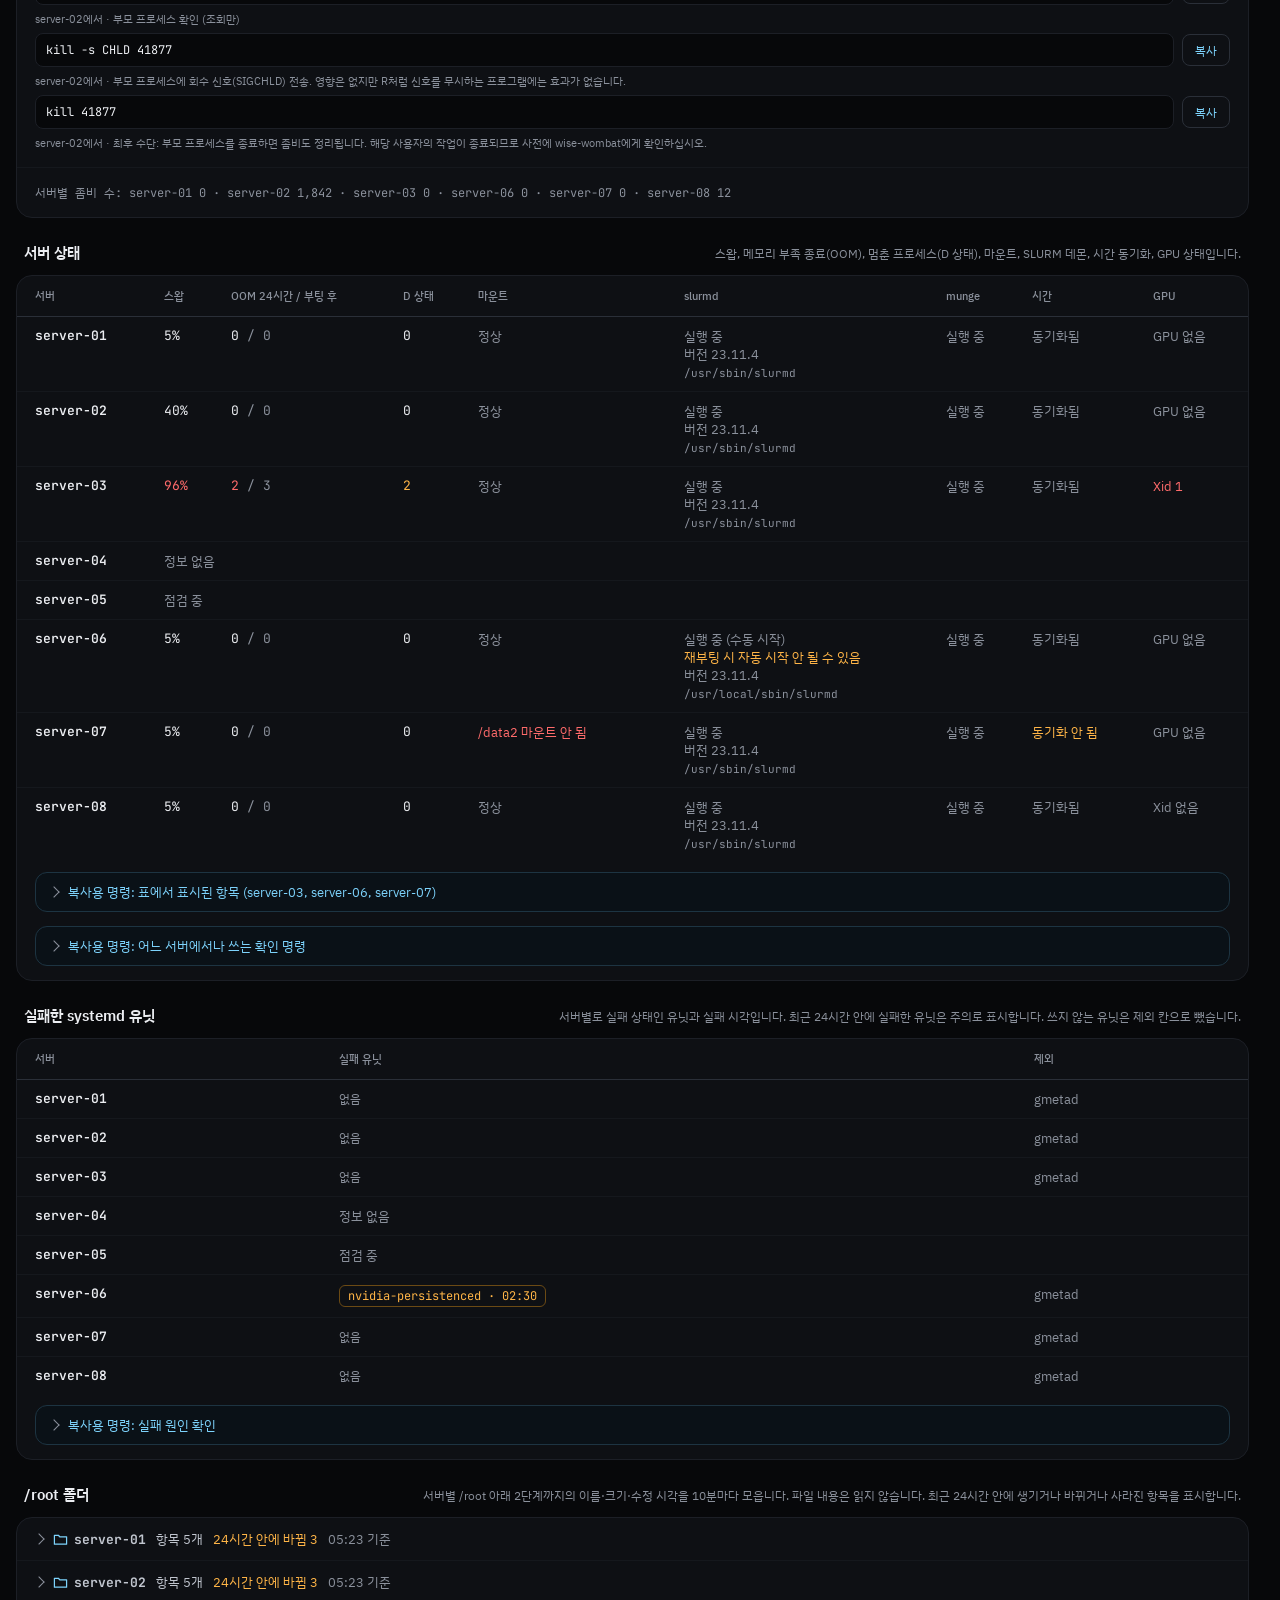
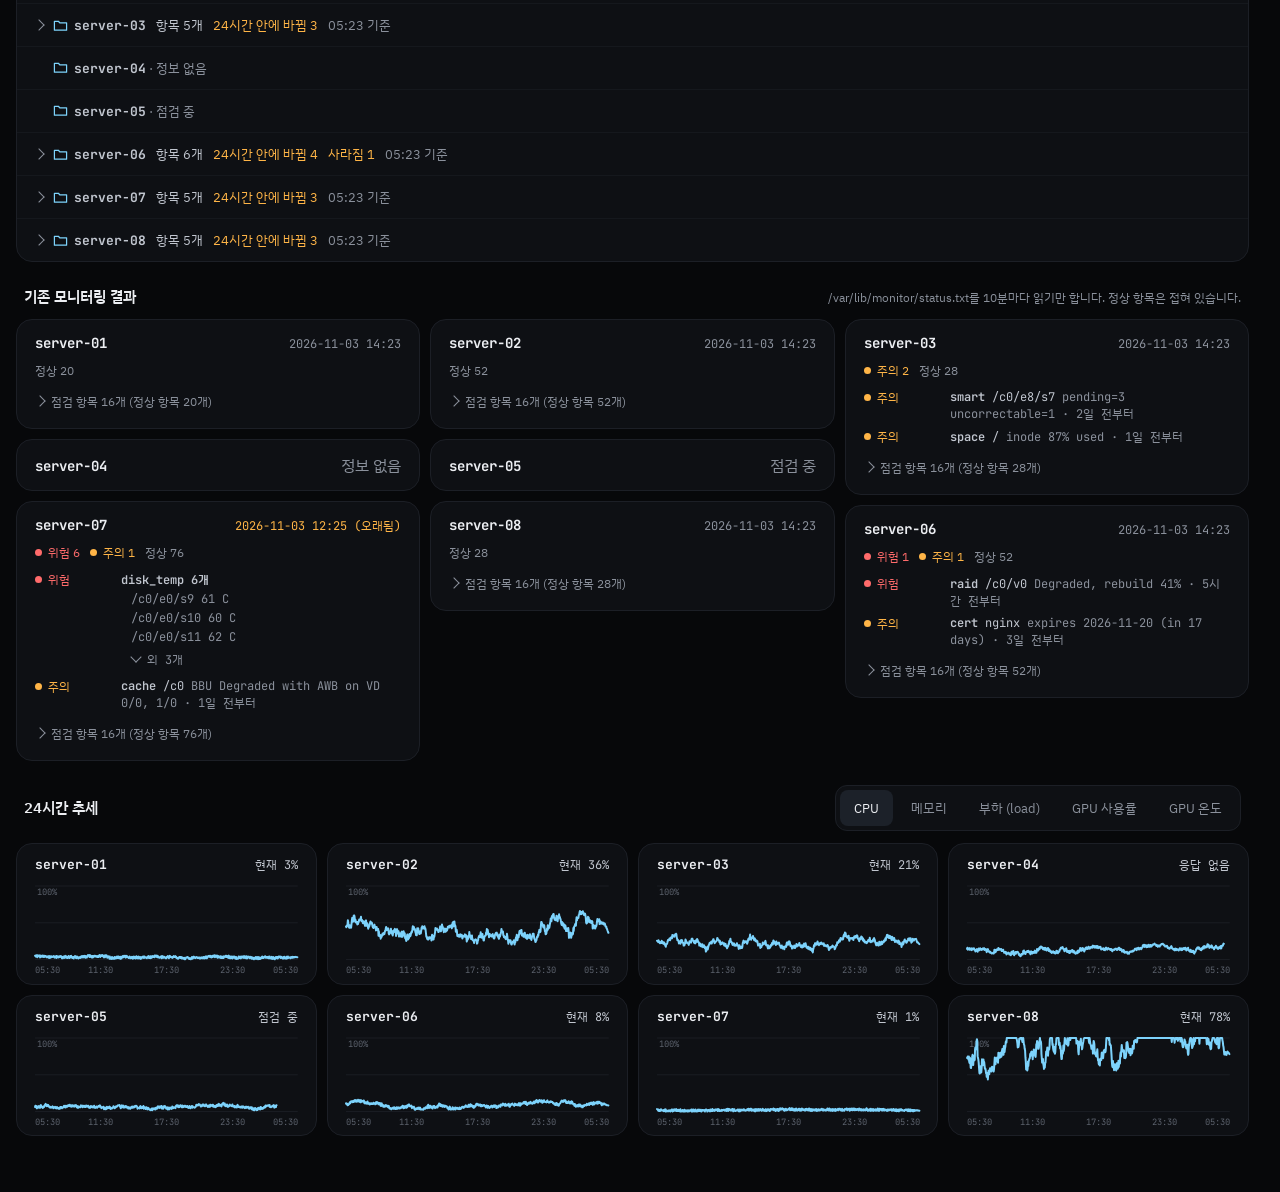
==== commit eac762d2: "consistency pass: one chevron rule and size, button corners, one hover, small button text 12px" ====
--- a/admin.html
+++ b/admin.html
@@ -79,7 +79,7 @@
 
 /* top summary: one link per section with something to look at */
 .sum{display:flex;flex-wrap:wrap;gap:6px}
-.sum a{display:inline-flex;align-items:center;min-height:32px;padding:0 12px;border:1px solid var(--line2);border-radius:8px;color:var(--text2);font-size:13px;text-decoration:none}
+.sum a{display:inline-flex;align-items:center;min-height:32px;padding:0 12px;border:1px solid var(--line2);border-radius:8px;color:var(--text2);font-size:12px;text-decoration:none}
 .sum a.caution{border-color:var(--amber-line);color:var(--amber)}
 .sum a.danger{border-color:var(--red-line);color:var(--red)}
 
@@ -125,7 +125,7 @@
 .rt-dir>summary{list-style:none;cursor:pointer}
 .rt-dir>summary::-webkit-details-marker{display:none}
 .rt-dir>summary{padding:0}
-.rt-dir>summary .rt-name::before{content:'';display:inline-block;width:6px;height:6px;margin:0 7px 2px 1px;border-right:1.5px solid var(--muted);border-bottom:1.5px solid var(--muted);transform:rotate(-45deg);transition:transform .15s}
+.rt-dir>summary .rt-name::before{content:'';display:inline-block;width:7px;height:7px;margin:0 6px 2px 0;border-right:1.5px solid var(--muted);border-bottom:1.5px solid var(--muted);transform:rotate(-45deg);transition:transform .15s}
 .rt-dir[open]>summary .rt-name::before{transform:rotate(45deg)}
 .rt>.rt-row .rt-name{padding-left:14px}
 .rt-dir>summary .rt-row .rt-name{padding-left:0}
@@ -150,10 +150,14 @@
 .c-item{display:grid;grid-template-columns:78px minmax(0,1fr);gap:8px;align-items:start;font-size:12px}
 .c-item .what b{font-weight:600}
 .c-item .obj{display:block;padding-left:10px;margin-top:3px}
-/* '외 N개' / '접기': same chevron and toggle as the <details> folds below */
+/* '외 N개' / '접기': a text button, so its chevron points the way the list moves (down to show more, up to fold),
+   as the overview's '더 보기 / 작업 접기'; the <details> heading rows below use ›/∨ */
 .c-item .more{display:block;position:relative;padding:4px 0 4px 26px;margin-top:2px;background:none;border:0;font:inherit;color:var(--muted);cursor:pointer;text-align:left}
-.c-item .more:hover{color:var(--text2)}
-.c-item .more::before{content:'';position:absolute;top:8px;left:11px;width:7px;height:7px;border-right:1.5px solid currentColor;border-bottom:1.5px solid currentColor;transform:rotate(-45deg);transition:transform .15s}
+/* hover: one raised background for every button and fold row, as on the overview */
+.c-item .more:hover{color:var(--text2);background:var(--raised)}
+.sum a:hover,.copy:hover,.m-chip:hover,.m-cancel:hover,.tabs button:not([aria-pressed="true"]):hover,.cmdset>summary:hover{background:var(--raised)}
+.m-on:hover{border-color:var(--sky)}
+.c-item .more::before{content:'';position:absolute;top:6px;left:11px;width:7px;height:7px;border-right:1.5px solid currentColor;border-bottom:1.5px solid currentColor;transform:rotate(45deg);transition:transform .15s}
 /* open: the word says what a click does ('접기'), so the chevron points up the way the list folds */
 .c-item .more[aria-expanded="true"]::before{top:11px;transform:rotate(-135deg)}
 .c-item .what{font-family:var(--mono);color:var(--text2);overflow-wrap:anywhere}
--- a/common.css
+++ b/common.css
@@ -33,6 +33,7 @@
 .seg-nav{display:flex;gap:4px;padding:4px;background:var(--panel);border:1px solid var(--line);border-radius:12px}
 .seg-nav a{min-height:32px;padding:0 14px;display:flex;align-items:center;gap:6px;border-radius:8px;font-size:13px;text-decoration:none;color:var(--muted)}
 .seg-nav [aria-current]{background:var(--raised);color:var(--text)}
+.seg-nav a:not([aria-current]):hover{background:var(--raised);color:var(--text2)}
 .nav-dot{width:6px;height:6px;border-radius:50%}
 /* min-width fits the widest usual text (개요's 마지막 갱신 HH:MM:SS, 171px here) so the pill is the
    same size on every page; 갱신 지연 with a day prefix may grow it by a few px */
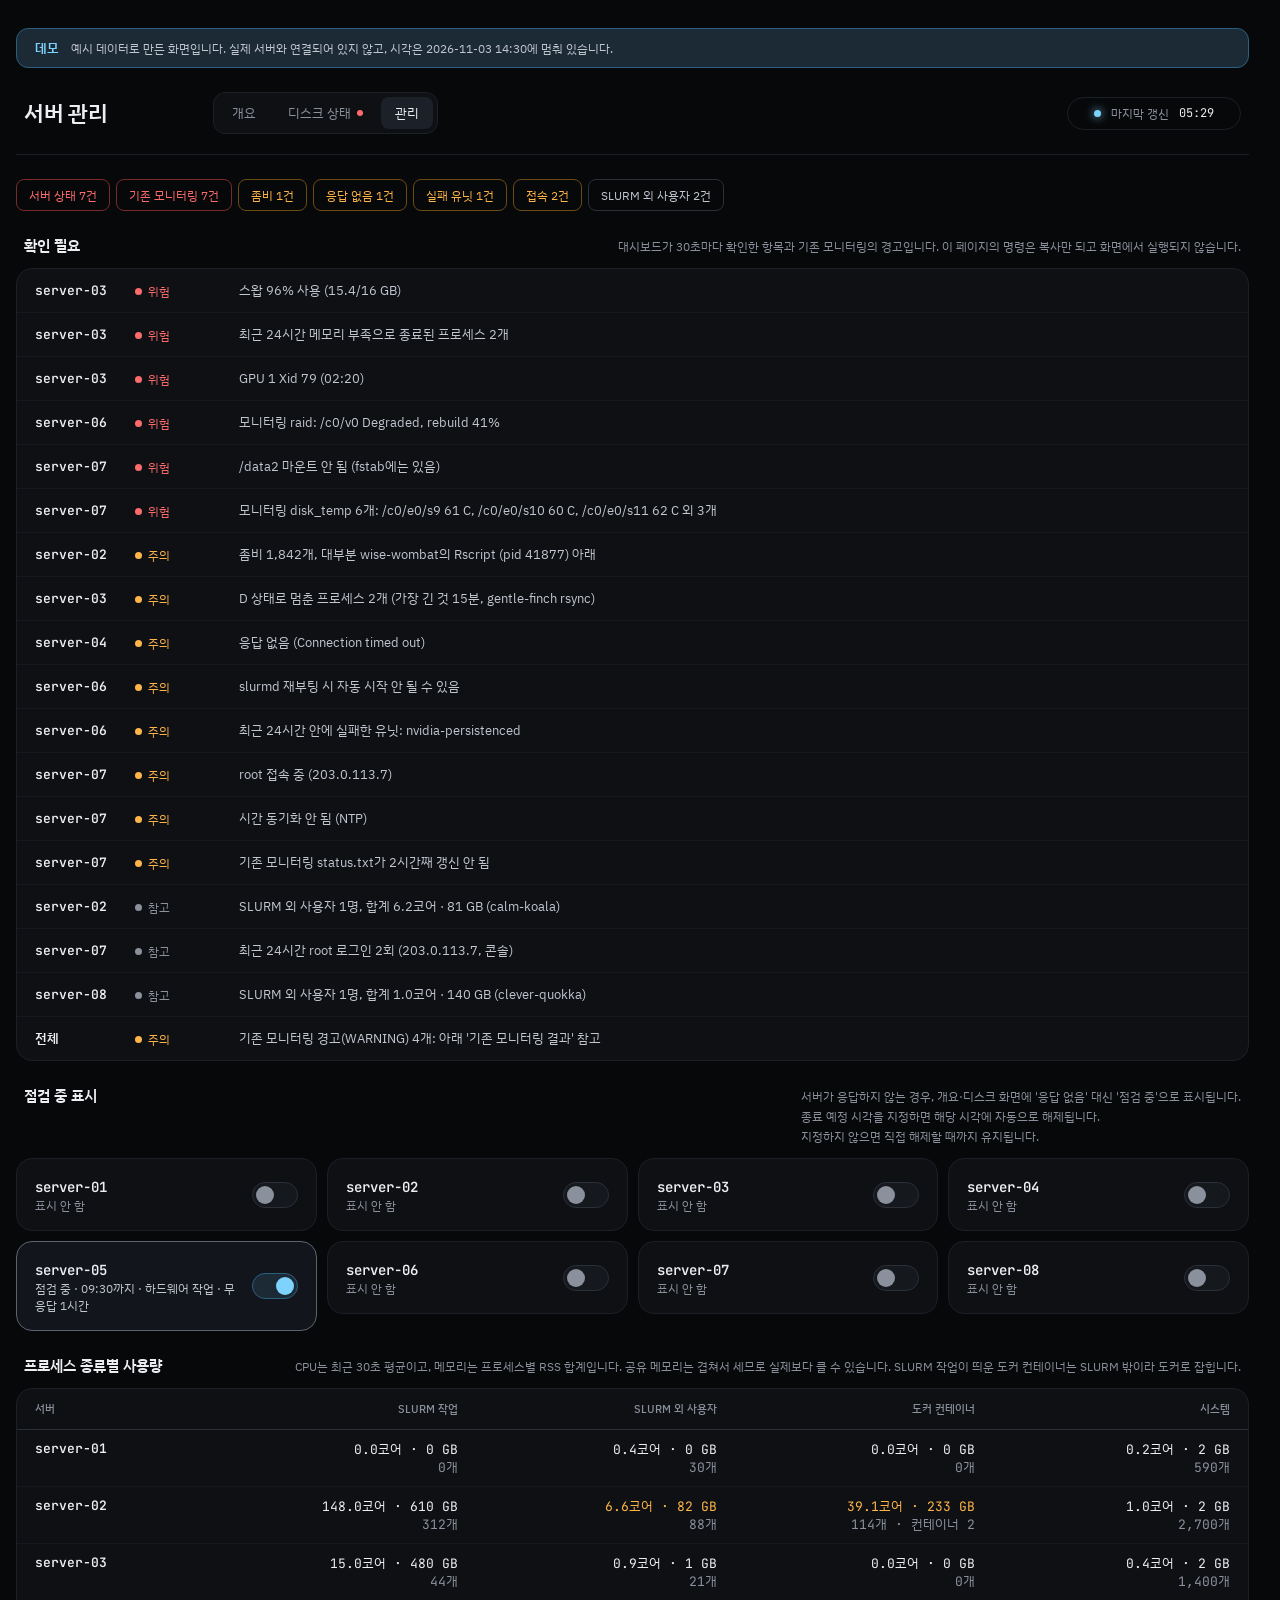
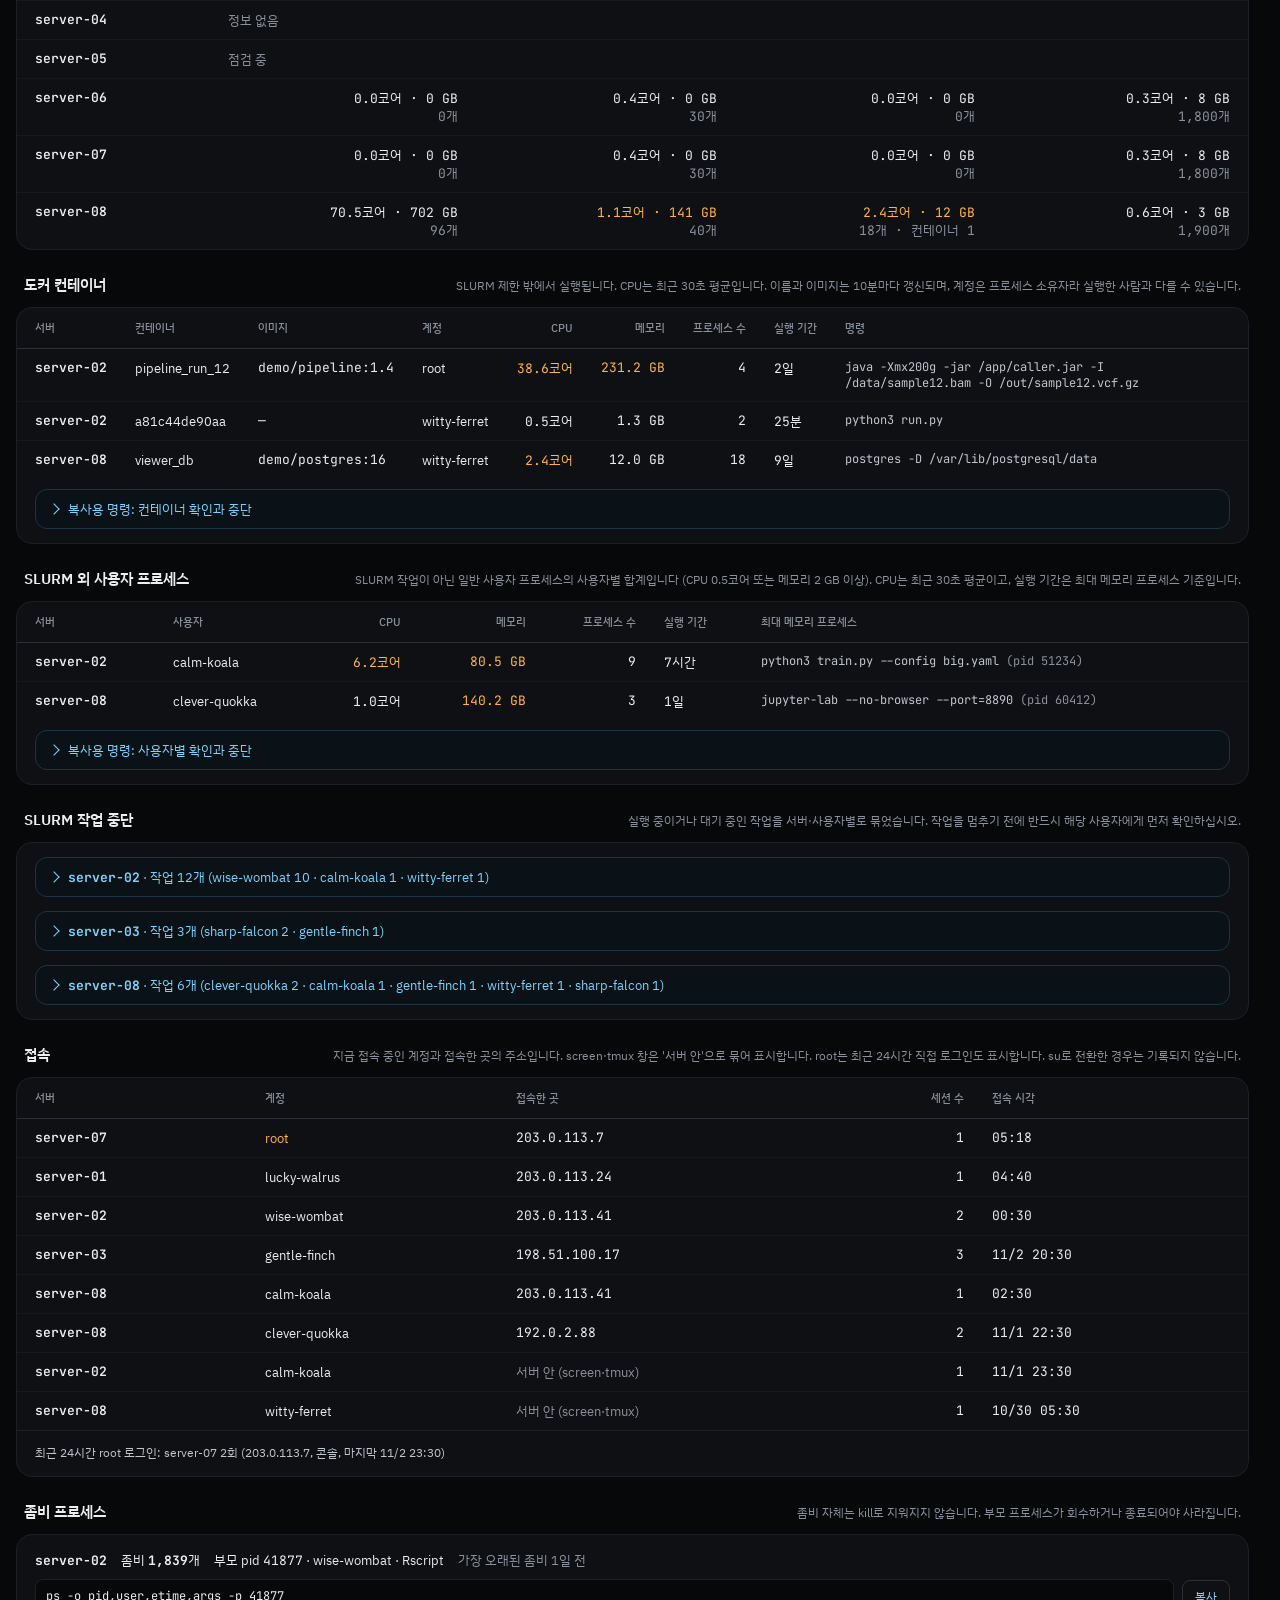
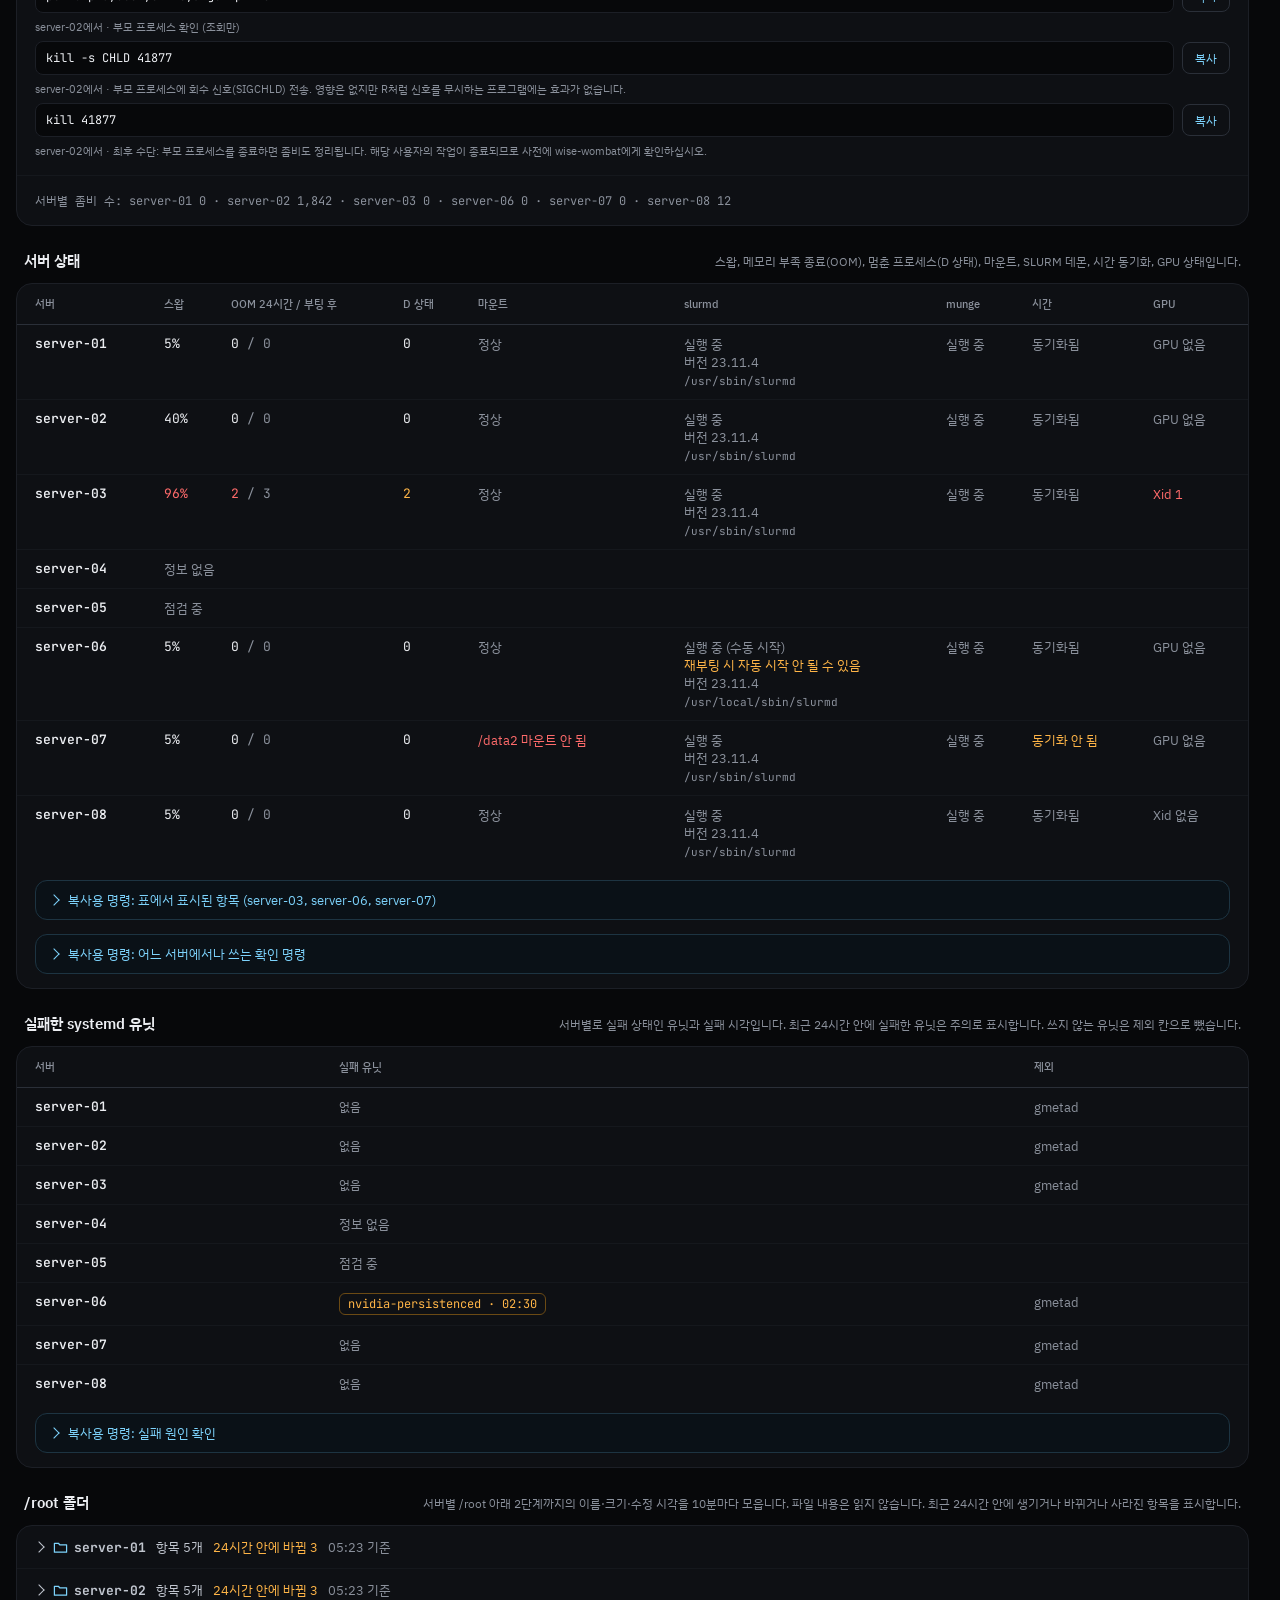
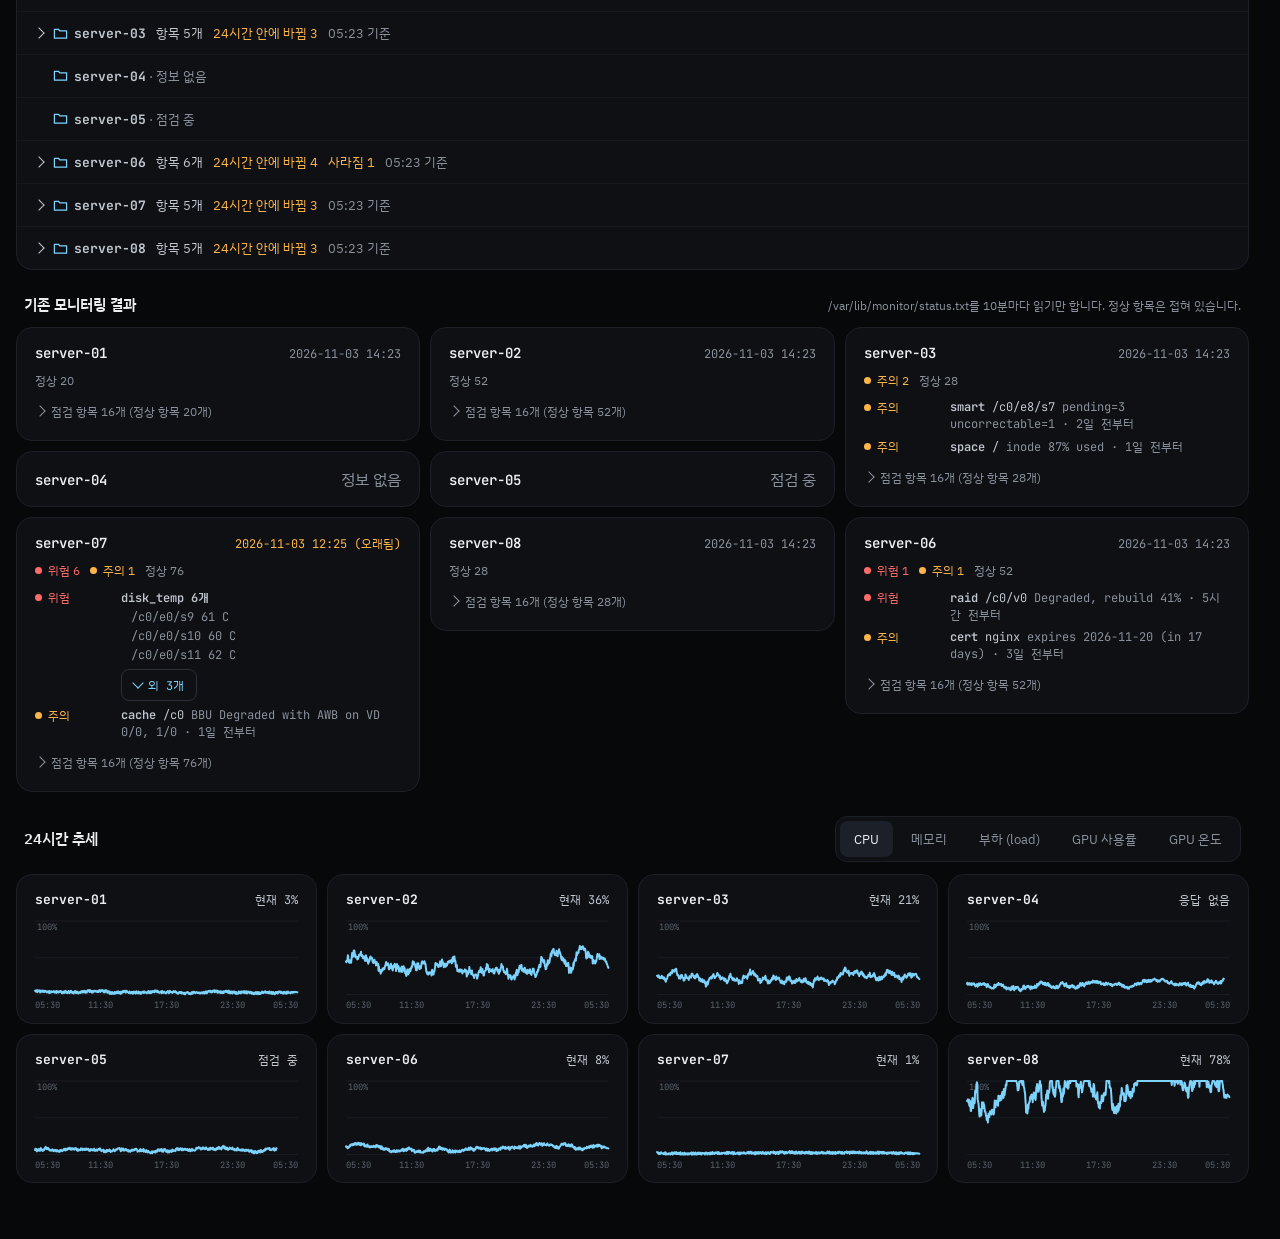
==== commit 46436448: "style audit: one hover and focus rule, small buttons, colours by meaning" ====
--- a/admin.html
+++ b/admin.html
@@ -27,10 +27,10 @@
 
 /* maintenance switches */
 .maint{display:grid;grid-template-columns:repeat(auto-fill,minmax(280px,1fr));gap:10px;align-items:start}
-.m-card{background:var(--panel);border:1px solid var(--line);border-radius:16px;padding:14px var(--pad);display:flex;flex-direction:column;gap:10px}
+.m-card{background:var(--panel);border:1px solid var(--line);border-radius:16px;padding:16px var(--pad);display:flex;flex-direction:column;gap:10px}
 .m-card.on{border-color:var(--dim);background:var(--marked)}
 .m-top{display:flex;justify-content:space-between;align-items:center;gap:8px}
-.m-top b{font-family:var(--mono);font-size:14px}
+.m-top b{font-family:var(--mono);font-size:14px;font-weight:600}
 .m-state{font-size:12px;color:var(--muted)}
 .m-card.on .m-state{color:var(--text2)}
 .switch{position:relative;width:46px;height:26px;border-radius:13px;border:1px solid var(--line2);background:var(--line3);cursor:pointer;flex:0 0 auto}
@@ -41,16 +41,18 @@
 .m-fields{display:flex;flex-wrap:wrap;gap:8px}
 .m-fields label{display:flex;flex-direction:column;gap:4px;font-size:11px;color:var(--muted);flex:1 1 120px;min-width:0}
 .m-fields input{min-height:36px;padding:0 10px;background:var(--bg);color:var(--text);border:1px solid var(--line);border-radius:8px;font-family:var(--mono);font-size:12px;color-scheme:dark;width:100%}
-.m-err{font-size:12px;color:var(--red)}
+/* a failed load or save is something to check (amber), not 위험 */
+.m-err{font-size:12px;color:var(--amber)}
 .m-fields label.m-note{flex:1 1 200px}
 .m-chips{flex:1 1 100%;display:flex;flex-wrap:wrap;gap:6px}
-.m-chip{min-height:32px;padding:0 10px;border:1px solid var(--line2);border-radius:999px;background:transparent;color:var(--text2);font-family:inherit;font-size:12px;cursor:pointer}
+.m-chip{min-height:32px;padding:0 10px;border:1px solid var(--line2);border-radius:999px;background:transparent;color:var(--text2);font-size:12px;cursor:pointer}
 .m-chip[aria-pressed="true"]{border-color:var(--sky);color:var(--sky)}
 .sec-note.lines{display:flex;flex-direction:column;gap:2px;line-height:1.5}
 .m-act{display:flex;gap:8px}
-.m-act button{min-height:36px;padding:0 14px;border-radius:8px;font-family:inherit;font-size:13px;cursor:pointer}
+.m-act button{min-height:36px;padding:0 14px;border-radius:8px;font-size:13px;cursor:pointer}
 .m-on{flex:1 1 auto;border:1px solid var(--sky-line);background:var(--sky-bg);color:var(--sky)}
 .m-cancel{border:1px solid var(--line2);background:transparent;color:var(--muted)}
+.m-on:disabled{opacity:.5;cursor:wait}
 
 /* tables */
 .table{overflow-x:auto}
@@ -92,7 +94,7 @@
 .cmdrow{display:grid;grid-template-columns:minmax(0,1fr) auto;gap:8px;align-items:center}
 .cmdrow code{display:block;padding:8px 10px;background:var(--bg);border:1px solid var(--line);border-radius:8px;font-family:var(--mono);font-size:12px;overflow-x:auto;white-space:nowrap}
 .cmdrow small{grid-column:1/-1;color:var(--muted);font-size:11px;margin-top:-2px}
-.copy{min-height:32px;padding:0 12px;border:1px solid var(--line2);border-radius:8px;background:transparent;color:var(--sky);font-size:12px;cursor:pointer;font-family:inherit}
+.copy{min-height:32px;padding:0 12px;border:1px solid var(--line2);border-radius:8px;background:transparent;color:var(--sky);font-size:12px;cursor:pointer}
 /* folded command sets under a table or per server */
 .cmdset{border-top:1px solid var(--line3)}
 .cmdset:first-child{border-top:0}
@@ -117,21 +119,21 @@
 .rt{padding:4px var(--pad) 14px calc(var(--pad) + 18px);font-family:var(--mono);font-size:12px}
 .rt-row{display:grid;grid-template-columns:minmax(0,1fr) 90px 96px;gap:10px;align-items:baseline;padding:5px 0;border-top:1px solid var(--line3)}
 .rt-row.head>span:first-child{padding-left:14px}
-.rt-row.head{color:var(--muted);font-family:'IBM Plex Sans KR',sans-serif;font-size:11px;border-top:0}
+.rt-row.head{color:var(--muted);font-family:var(--sans);font-size:11px;border-top:0}
 .rt-name{min-width:0;overflow-wrap:anywhere;color:var(--text2)}
 .rt-size,.rt-time{text-align:right;color:var(--muted);white-space:nowrap}
 .rt-row.hot .rt-name{color:var(--text)}
-.rt-tag{margin-left:8px;padding:1px 6px;border:1px solid var(--amber-line);border-radius:6px;color:var(--amber);font-family:'IBM Plex Sans KR',sans-serif;font-size:11px;white-space:nowrap}
+.rt-tag{margin-left:8px;padding:1px 6px;border:1px solid var(--amber-line);border-radius:6px;color:var(--amber);font-family:var(--sans);font-size:11px;white-space:nowrap}
 .rt-dir>summary{list-style:none;cursor:pointer}
 .rt-dir>summary::-webkit-details-marker{display:none}
 .rt-dir>summary{padding:0}
-.rt-dir>summary .rt-name::before{content:'';display:inline-block;width:7px;height:7px;margin:0 6px 2px 0;border-right:1.5px solid var(--muted);border-bottom:1.5px solid var(--muted);transform:rotate(-45deg);transition:transform .15s}
+.rt-dir>summary .rt-name::before{content:'';display:inline-block;width:7px;height:7px;margin:0 6px 2px 0;border-right:1.5px solid currentColor;border-bottom:1.5px solid currentColor;transform:rotate(-45deg);transition:transform .15s}
 .rt-dir[open]>summary .rt-name::before{transform:rotate(45deg)}
 .rt>.rt-row .rt-name{padding-left:14px}
 .rt-dir>summary .rt-row .rt-name{padding-left:0}
 .rt-kids{margin:0 0 6px 5px;padding-left:16px;border-left:1px solid var(--line2)}
-.rt-dots{color:var(--muted);font-family:'IBM Plex Sans KR',sans-serif}
-.rt-more{padding:6px 0;color:var(--muted);font-family:'IBM Plex Sans KR',sans-serif;font-size:11px}
+.rt-dots{color:var(--muted);font-family:var(--sans)}
+.rt-more{padding:6px 0;color:var(--muted);font-family:var(--sans);font-size:11px}
 .rt-gone{padding:8px 0 0;color:var(--amber);font-size:12px;overflow-wrap:anywhere}
 .rt-none{padding:12px var(--pad) 12px calc(var(--pad) + 18px);font-size:13px;color:var(--muted);border-top:1px solid var(--line3)}
 .rt-none:first-child{border-top:0}
@@ -142,30 +144,29 @@
    and each column stacks on its own, so a tall card leaves no blank beside the cards after it */
 .cron{display:grid;grid-template-columns:minmax(0,1fr);gap:10px;align-items:start}
 .cron .col{display:flex;flex-direction:column;gap:10px;min-width:0}
-.c-card{background:var(--panel);border:1px solid var(--line);border-radius:16px;padding:14px var(--pad);display:flex;flex-direction:column;gap:10px;min-width:0}
+.c-card{background:var(--panel);border:1px solid var(--line);border-radius:16px;padding:16px var(--pad);display:flex;flex-direction:column;gap:10px;min-width:0}
 .c-top{display:flex;flex-wrap:wrap;justify-content:space-between;gap:4px 10px;align-items:baseline}
-.c-top b{font-family:var(--mono);font-size:14px}
+.c-top b{font-family:var(--mono);font-size:14px;font-weight:600}
 .c-count{display:flex;gap:10px;font-size:12px}
 .c-items{display:flex;flex-direction:column;gap:6px}
 .c-item{display:grid;grid-template-columns:78px minmax(0,1fr);gap:8px;align-items:start;font-size:12px}
 .c-item .what b{font-weight:600}
 .c-item .obj{display:block;padding-left:10px;margin-top:3px}
-/* '외 N개' / '접기': a text button, so its chevron points the way the list moves (down to show more, up to fold),
-   as the overview's '더 보기 / 작업 접기'; the <details> heading rows below use ›/∨ */
-.c-item .more{display:block;position:relative;padding:4px 0 4px 26px;margin-top:2px;background:none;border:0;font:inherit;color:var(--muted);cursor:pointer;text-align:left}
-/* hover: one raised background for every button and fold row, as on the overview */
-.c-item .more:hover{color:var(--text2);background:var(--raised)}
-.sum a:hover,.copy:hover,.m-chip:hover,.m-cancel:hover,.tabs button:not([aria-pressed="true"]):hover,.cmdset>summary:hover{background:var(--raised)}
-.m-on:hover{border-color:var(--sky)}
-.c-item .more::before{content:'';position:absolute;top:6px;left:11px;width:7px;height:7px;border-right:1.5px solid currentColor;border-bottom:1.5px solid currentColor;transform:rotate(45deg);transition:transform .15s}
-/* open: the word says what a click does ('접기'), so the chevron points up the way the list folds */
-.c-item .more[aria-expanded="true"]::before{top:11px;transform:rotate(-135deg)}
+/* '외 N개' / '접기': the same small button as the overview's '더 보기 / 작업 접기' (32px, 36px on phones),
+   its chevron pointing the way the list moves (down to show more, up to fold); the <details> heading
+   rows below use ›/∨ */
+.c-item .more{display:inline-flex;align-items:center;gap:6px;min-height:32px;padding:0 12px;margin-top:6px;border:1px solid var(--line2);border-radius:8px;background:transparent;color:var(--sky);font-size:12px;cursor:pointer}
+.c-item .more::before{content:'';flex:none;width:7px;height:7px;margin-top:-4px;border-right:1.5px solid currentColor;border-bottom:1.5px solid currentColor;transform:rotate(45deg);transition:transform .15s}
+.c-item .more[aria-expanded="true"]::before{margin-top:4px;transform:rotate(225deg)}
+/* hover: the shared --hover layer (common.css) for every button, switch and fold row, as on the overview */
+.c-item .more:hover,.sum a:hover,.copy:hover,.m-chip:hover,.m-cancel:hover,.m-on:not(:disabled):hover,.switch:not(:disabled):hover,
+.tabs button:not([aria-pressed="true"]):hover,summary:hover{background-image:var(--hover)}
 .c-item .what{font-family:var(--mono);color:var(--text2);overflow-wrap:anywhere}
 .c-item .what span{color:var(--muted)}
 details{font-size:12px;color:var(--muted)}
 summary{position:relative;cursor:pointer;padding:4px 0 4px 16px;list-style:none}
 summary::-webkit-details-marker{display:none}
-details:not(.rt-dir)>summary::before{content:'';position:absolute;top:8px;left:1px;width:7px;height:7px;border-right:1.5px solid var(--muted);border-bottom:1.5px solid var(--muted);transform:rotate(-45deg);transition:transform .15s}
+details:not(.rt-dir)>summary::before{content:'';position:absolute;top:8px;left:1px;width:7px;height:7px;border-right:1.5px solid currentColor;border-bottom:1.5px solid currentColor;transform:rotate(-45deg);transition:transform .15s}
 details:not(.rt-dir)[open]>summary::before{transform:rotate(45deg)}
 .c-ok{display:flex;flex-wrap:wrap;gap:6px;padding-top:6px}
 .c-ok span{font-family:var(--mono);padding:2px 8px;border:1px solid var(--line2);border-radius:6px}
@@ -173,37 +174,40 @@
 
 /* trends */
 .tabs{display:flex;flex-wrap:wrap;gap:4px;padding:4px;background:var(--panel);border:1px solid var(--line);border-radius:12px}
-.tabs button{min-height:36px;padding:0 14px;border:0;border-radius:8px;background:transparent;color:var(--muted);font-size:13px;cursor:pointer;font-family:inherit}
+.tabs button{min-height:36px;padding:0 14px;border:0;border-radius:8px;background:transparent;color:var(--muted);font-size:13px;cursor:pointer}
 .tabs button[aria-pressed="true"]{background:var(--raised);color:var(--text)}
 .charts{display:grid;grid-template-columns:repeat(auto-fill,minmax(280px,1fr));gap:10px}
-.chart{background:var(--panel);border:1px solid var(--line);border-radius:16px;padding:12px var(--pad) 8px;display:flex;flex-direction:column;gap:6px;min-width:0}
+/* bottom 12px: the time labels already sit in the chart's own bottom margin */
+.chart{background:var(--panel);border:1px solid var(--line);border-radius:16px;padding:16px var(--pad) 12px;display:flex;flex-direction:column;gap:6px;min-width:0}
 .chart-head{display:flex;justify-content:space-between;align-items:baseline;font-size:12px}
 .chart-head b{font-family:var(--mono);font-size:13px}
 .chart-head span{font-family:var(--mono);color:var(--text2)}
 .chart svg{display:block;width:100%;height:auto;overflow:visible;touch-action:pan-y}
 .chart .none{height:110px;display:flex;align-items:center;justify-content:center;font-size:12px;color:var(--dim)}
+.t11{font-size:11px}.t12{font-size:12px}
 .tip{position:fixed;pointer-events:none;padding:6px 9px;background:var(--raised);border:1px solid var(--line2);border-radius:8px;font-family:var(--mono);font-size:12px;color:var(--text);white-space:nowrap;z-index:5}
 
 @media (max-width:640px){
-  .alert{grid-template-columns:72px minmax(0,1fr);gap:4px 12px;padding:12px 16px}
+  .alert{grid-template-columns:72px minmax(0,1fr);gap:4px 12px;padding:12px var(--pad)}
+  /* small buttons grow to 36px on phones, as on the overview */
+  .copy,.m-chip,.sum a,.c-item .more{min-height:36px}
   .alert .msg{grid-column:1/-1}
   .c-item{grid-template-columns:52px minmax(0,1fr)}
-  .zp{padding:14px 16px}
-  .cmdset>summary{padding:12px 16px 12px 34px}
-  .cmdset.cmds-box>summary{padding:10px 14px 10px 32px}
-  details.cmdset.cmds-box>summary::before{left:14px}
-  .rt{padding:4px 16px 14px}
+  .zp{padding:14px var(--pad)}
+  .cmdset>summary{padding:12px var(--pad) 12px calc(var(--pad) + 18px)}
+  /* /root lists drop their 18px indent on phones to keep the width */
+  .rt{padding:4px var(--pad) 14px}
   .rt-row{grid-template-columns:minmax(0,1fr) auto;gap:2px 10px}
   .rt-name{grid-column:1/-1}
   .rt-size{text-align:left}
   .rt-row.head{display:none}
   .rt-kids{padding-left:12px}
-  .rt-none{padding:12px 16px 12px 34px}
+  .rt-none{padding:12px var(--pad) 12px calc(var(--pad) + 18px)}
   .cmdrow code{white-space:normal;overflow-wrap:anywhere}
   /* tables become one labelled block per row */
   .kv thead{display:none}
   .kv table,.kv tbody{display:block}
-  .kv tr{display:grid;grid-template-columns:repeat(3,minmax(0,1fr));gap:10px 12px;padding:14px 16px;border-top:1px solid var(--line3)}
+  .kv tr{display:grid;grid-template-columns:repeat(3,minmax(0,1fr));gap:10px 12px;padding:14px var(--pad);border-top:1px solid var(--line3)}
   .kv tr:first-child{border-top:0}
   .kv td{display:block;padding:0;border:0;text-align:left;min-width:0;word-break:keep-all;overflow-wrap:anywhere}
   .kv td.num{text-align:left}
@@ -212,7 +216,7 @@
   #checks td[data-l="slurmd"]{grid-column:1/-1}
   .tabs button{flex:1 1 auto}
   #checks td.mnt{grid-column:1/-1;max-width:none}
-  .kv td[data-l]::before{content:attr(data-l);display:block;margin-bottom:2px;font-family:'IBM Plex Sans KR',sans-serif;font-size:11px;font-weight:400;color:var(--muted)}
+  .kv td[data-l]::before{content:attr(data-l);display:block;margin-bottom:2px;font-family:var(--sans);font-size:11px;font-weight:400;color:var(--muted)}
   .kv td.srv,.kv td.cmd,.kv td[colspan]{grid-column:1/-1}
   .kv td.cmd{min-width:0}
   /* 프로세스 종류별: server as the heading, then the four kinds two by two */
@@ -709,7 +713,7 @@
     var totals = servers().filter(function (x) { return x.admin && x.admin.zombies; })
       .map(function (x) { return x.host + ' ' + x.admin.zombies.total.toLocaleString(); }).join(' · ');
     $('zombies').innerHTML = (html || '<div class="empty">조치가 필요한 좀비 프로세스가 없습니다.</div>') +
-      (totals ? '<div class="zp"><span class="ok mono" style="font-size:12px">서버별 좀비 수: ' + esc(totals) + '</span></div>' : '');
+      (totals ? '<div class="zp"><span class="ok mono t12">서버별 좀비 수: ' + esc(totals) + '</span></div>' : '');
   }
   function cmd(host, text, note) {
     return '<div class="cmdrow"><code>' + esc(text) + '</code><button type="button" class="copy" data-copy="' + esc(text) + '">복사</button>' +
@@ -770,7 +774,7 @@
     if (!s) return '';
     var exe = s.run_exe || s.exec;
     return (s.version ? '<br><span class="ok">버전 ' + esc(s.version) + '</span>' : '') +
-      (exe ? '<br><span class="ok mono" style="font-size:11px">' + esc(exe) + '</span>' : '');
+      (exe ? '<br><span class="ok mono t11">' + esc(exe) + '</span>' : '');
   }
   // What a reboot would do with slurmd (empty when fine, or before the collector sends it).
   function bootNote(s) {
@@ -964,7 +968,7 @@
       var checks = Object.keys(c.parts || {}).sort();
       var oldAt = now() - 86400 - 3600;
       var stale = (now() - c.mtime) > CRON_STALE_S;
-      return '<div class="c-card"><div class="c-top"><b>' + esc(x.host) + '</b><span class="' + (stale ? 'warn' : 'ok') + ' mono" style="font-size:12px">' + esc(c.time || '') + (stale ? ' (오래됨)' : '') + '</span></div>' +
+      return '<div class="c-card"><div class="c-top"><b>' + esc(x.host) + '</b><span class="' + (stale ? 'warn' : 'ok') + ' mono t12">' + esc(c.time || '') + (stale ? ' (오래됨)' : '') + '</span></div>' +
         '<div class="c-count">' + (count('CRITICAL') ? lvHtml('danger', '위험 ' + count('CRITICAL')) : '') + (count('WARNING') ? lvHtml('caution', '주의 ' + count('WARNING')) : '') +
         (count('UNKNOWN') ? lvHtml('info', '알 수 없음 ' + count('UNKNOWN')) : '') + '<span class="ok">정상 ' + count('OK') + '</span></div>' +
         (bad.length ? '<div class="c-items">' + groups(bad).map(function (g) {
@@ -1063,18 +1067,18 @@
       var last = s[s.length - 1];
       var grid = [0, 0.5, 1].map(function (f) {
         var yy = y(max * f).toFixed(1);
-        return '<line x1="0" x2="' + W + '" y1="' + yy + '" y2="' + yy + '" stroke="#1c1f26" stroke-width="1"/>';
+        return '<line x1="0" x2="' + W + '" y1="' + yy + '" y2="' + yy + '" style="stroke:var(--line)" stroke-width="1"/>';
       }).join('');
       var ticks = [0, 6, 12, 18, 24].map(function (hh) {
         var t = start + hh * 3600;
-        return '<text x="' + x(t).toFixed(1) + '" y="' + (H - 3) + '" fill="#5d636e" font-size="10" font-family="JetBrains Mono,monospace" text-anchor="' + (hh === 0 ? 'start' : hh === 24 ? 'end' : 'middle') + '">' + hm(t) + '</text>';
+        return '<text x="' + x(t).toFixed(1) + '" y="' + (H - 3) + '" style="fill:var(--dim)" font-size="10" font-family="JetBrains Mono,monospace" text-anchor="' + (hh === 0 ? 'start' : hh === 24 ? 'end' : 'middle') + '">' + hm(t) + '</text>';
       }).join('');
-      var yl = '<text x="2" y="' + (y(max) + 10).toFixed(1) + '" fill="#5d636e" font-size="10" font-family="JetBrains Mono,monospace">' + max + mi.unit + '</text>';
+      var yl = '<text x="2" y="' + (y(max) + 10).toFixed(1) + '" style="fill:var(--dim)" font-size="10" font-family="JetBrains Mono,monospace">' + max + mi.unit + '</text>';
       return '<div class="chart"><div class="chart-head"><b>' + esc(h) + '</b><span>' + trendNow(h, last, end, mi) + '</span></div>' +
         '<svg viewBox="0 0 ' + W + ' ' + H + '" data-host="' + esc(h) + '" data-max="' + max + '" role="img" aria-label="' + esc(h + ' ' + mi.label + ' 24시간') + '">' +
-        grid + yl + ticks + '<path d="' + d + '" fill="none" stroke="#7dd3fc" stroke-width="2" stroke-linejoin="round" stroke-linecap="round" vector-effect="non-scaling-stroke"/>' +
-        '<line class="xh" x1="0" x2="0" y1="' + PAD_T + '" y2="' + (H - PAD_B) + '" stroke="#5d636e" stroke-width="1" vector-effect="non-scaling-stroke" visibility="hidden"/>' +
-        '<circle class="dot" r="4" fill="#7dd3fc" stroke="#0e1014" stroke-width="2" visibility="hidden"/></svg></div>';
+        grid + yl + ticks + '<path d="' + d + '" fill="none" style="stroke:var(--sky)" stroke-width="2" stroke-linejoin="round" stroke-linecap="round" vector-effect="non-scaling-stroke"/>' +
+        '<line class="xh" x1="0" x2="0" y1="' + PAD_T + '" y2="' + (H - PAD_B) + '" style="stroke:var(--dim)" stroke-width="1" vector-effect="non-scaling-stroke" visibility="hidden"/>' +
+        '<circle class="dot" r="4" style="fill:var(--sky);stroke:var(--panel)" stroke-width="2" visibility="hidden"/></svg></div>';
     }).join('');
     $('charts').innerHTML = html;
   }
--- a/common.css
+++ b/common.css
@@ -4,10 +4,44 @@
   --bg:#07080a;--panel:#0e1014;--panel2:#0a0c0f;--line:#1c1f26;--line2:#2a2f38;--line3:#15181d;
   --text:#eceef2;--text2:#c1c6cf;--muted:#8b919c;--dim:#5d636e;
   --amber:#ffb547;--red:#ff6b6b;--sky:#7dd3fc;--blue:#3b8fbf;
-  --amber-bg:rgba(255,181,71,0.08);--amber-line:#6b4a14;--red-line:#7a2a2a;--raised:#1c2129;
+  /* State colours: one colour per meaning on every page.
+       red = 위험, amber = 주의 (and a waiting job), blue = 정상 (drive lights, the disk page's 정상),
+       grey (--muted) = 정보, neutral, a running job. A failed load or action (could not fetch,
+       could not save) is amber, not red: something to check, not a broken server.
+       Sky is NOT a health state: it marks what can be clicked or is emphasised (links, buttons,
+       your own jobs, a switch that is on), an amount in use (the overview's servers up, running
+       jobs and GPU use bars, the /admin trend lines), the live dot of the time badge (amber once
+       stale), and, as a hollow ring only, a hot spare / unused drive.
+     Normal stays quiet: the overview and /admin show nothing for it; only the disk page, which
+     draws a light for every slot, shows 정상 in blue.
+     Two background strengths: -bg for a whole box (notice, stale badge, a hot slot),
+     -pill for a small pill, which needs a little more to show.
+     Five shapes, chosen by place, not by page:
+       solid badge          the overview server cards (a summary must catch the eye)
+       pill (-pill bg)      the state of one item at its head (disk detail, a job's 대기)
+       outlined tag         a trait inside a row (GPU 유휴, RAID set, /admin summary links, root)
+       dot + coloured text  long lists (/admin alerts, existing monitoring); table cells use the
+                            coloured text alone (.warn / .bad), the column already says what it is
+       box border (+ -bg)   the box itself is the problem: hot slot, notice, stale badge with -bg;
+                            a GPU card or a down server card, already coloured, takes the border only
+     Corners: 16px a box on the page (panel, card, tile, table); 12px a box inside a box (GPU card,
+     slot frame, command box) or a box of controls (tab box, view switch, the account picker beside
+     it, notice); 8px a button, input or tab button; 6px a small tag or a slot; fully round only for
+     state pills, badges, filter chips and the switch. Controls side by side share one outer height.
+     Heights: small buttons 32px (36px on phones), tabs and inputs 36px.
+     Hover is the --hover layer below on everything clickable; keyboard focus is the sky ring
+     (:focus-visible, further down). */
+  --amber-bg:rgba(255,181,71,0.08);--red-bg:rgba(255,107,107,0.09);
+  --amber-pill:rgba(255,181,71,0.12);--red-pill:rgba(255,107,107,0.14);--blue-pill:rgba(59,143,191,0.12);
+  --amber-line:#6b4a14;--red-line:#7a2a2a;--raised:#1c2129;
   --sky-hover:#bae6fd;--sky-line:#2b5f7f;--sky-bg:#1c2a36;
-  --marked:#12151b;--cmd-line:#1d3442;--cmd-bg:#0a1117;
+  --marked:#12151b;--sky-tint:rgba(125,211,252,0.05);
+  /* background steps, weakest first: --tint (rows that belong together, e.g. an opened job group),
+     --hover (a thin white layer laid OVER whatever is below, so a tinted row still gets one more step),
+     --raised (selected: the pressed tab, the current page) */
+  --tint:rgba(255,255,255,0.025);--hover:linear-gradient(rgba(255,255,255,0.04),rgba(255,255,255,0.04));--cmd-line:#1d3442;--cmd-bg:#0a1117;
   --bay-line:#181c22;--bay:#12151a;--spare-line:#2f5a70;--remove-line:#3a404b;
+  --sans:'IBM Plex Sans KR',system-ui,sans-serif;
   --mono:'JetBrains Mono','IBM Plex Sans KR',monospace;
   --pad:18px;     /* left and right inside every panel and card */
 }
@@ -17,7 +51,12 @@
    screen), so the centred body and the right-hand badge sit at the same x as on /admin and the
    disk page, which always scroll; overlay scrollbars (phones) take no width, so nothing changes there */
 html{scrollbar-gutter:stable}
-body{margin:0;background:var(--bg);color:var(--text);font-family:'IBM Plex Sans KR',system-ui,sans-serif}
+body{margin:0;background:var(--bg);color:var(--text);font-family:var(--sans)}
+/* buttons and fields take the page font (browsers give them their own) */
+button,input,select{font-family:inherit}
+/* keyboard focus: one sky ring everywhere; rows that fill a box that clips (overflow) draw it inside */
+:focus-visible{outline:2px solid var(--sky);outline-offset:2px}
+.ok-row:focus-visible,.tr.grp:focus-visible,summary:focus-visible{outline-offset:-2px}
 a{color:var(--sky)}a:hover{color:var(--sky-hover)}
 .mono{font-family:var(--mono)}
 .wrap{max-width:1280px;margin:0 auto;padding:28px 16px 56px;display:flex;flex-direction:column;gap:24px}
@@ -33,7 +72,7 @@
 .seg-nav{display:flex;gap:4px;padding:4px;background:var(--panel);border:1px solid var(--line);border-radius:12px}
 .seg-nav a{min-height:32px;padding:0 14px;display:flex;align-items:center;gap:6px;border-radius:8px;font-size:13px;text-decoration:none;color:var(--muted)}
 .seg-nav [aria-current]{background:var(--raised);color:var(--text)}
-.seg-nav a:not([aria-current]):hover{background:var(--raised);color:var(--text2)}
+.seg-nav a:not([aria-current]):hover{background-image:var(--hover);color:var(--text2)}
 .nav-dot{width:6px;height:6px;border-radius:50%}
 /* min-width fits the widest usual text (개요's 마지막 갱신 HH:MM:SS, 171px here) so the pill is the
    same size on every page; 갱신 지연 with a day prefix may grow it by a few px */
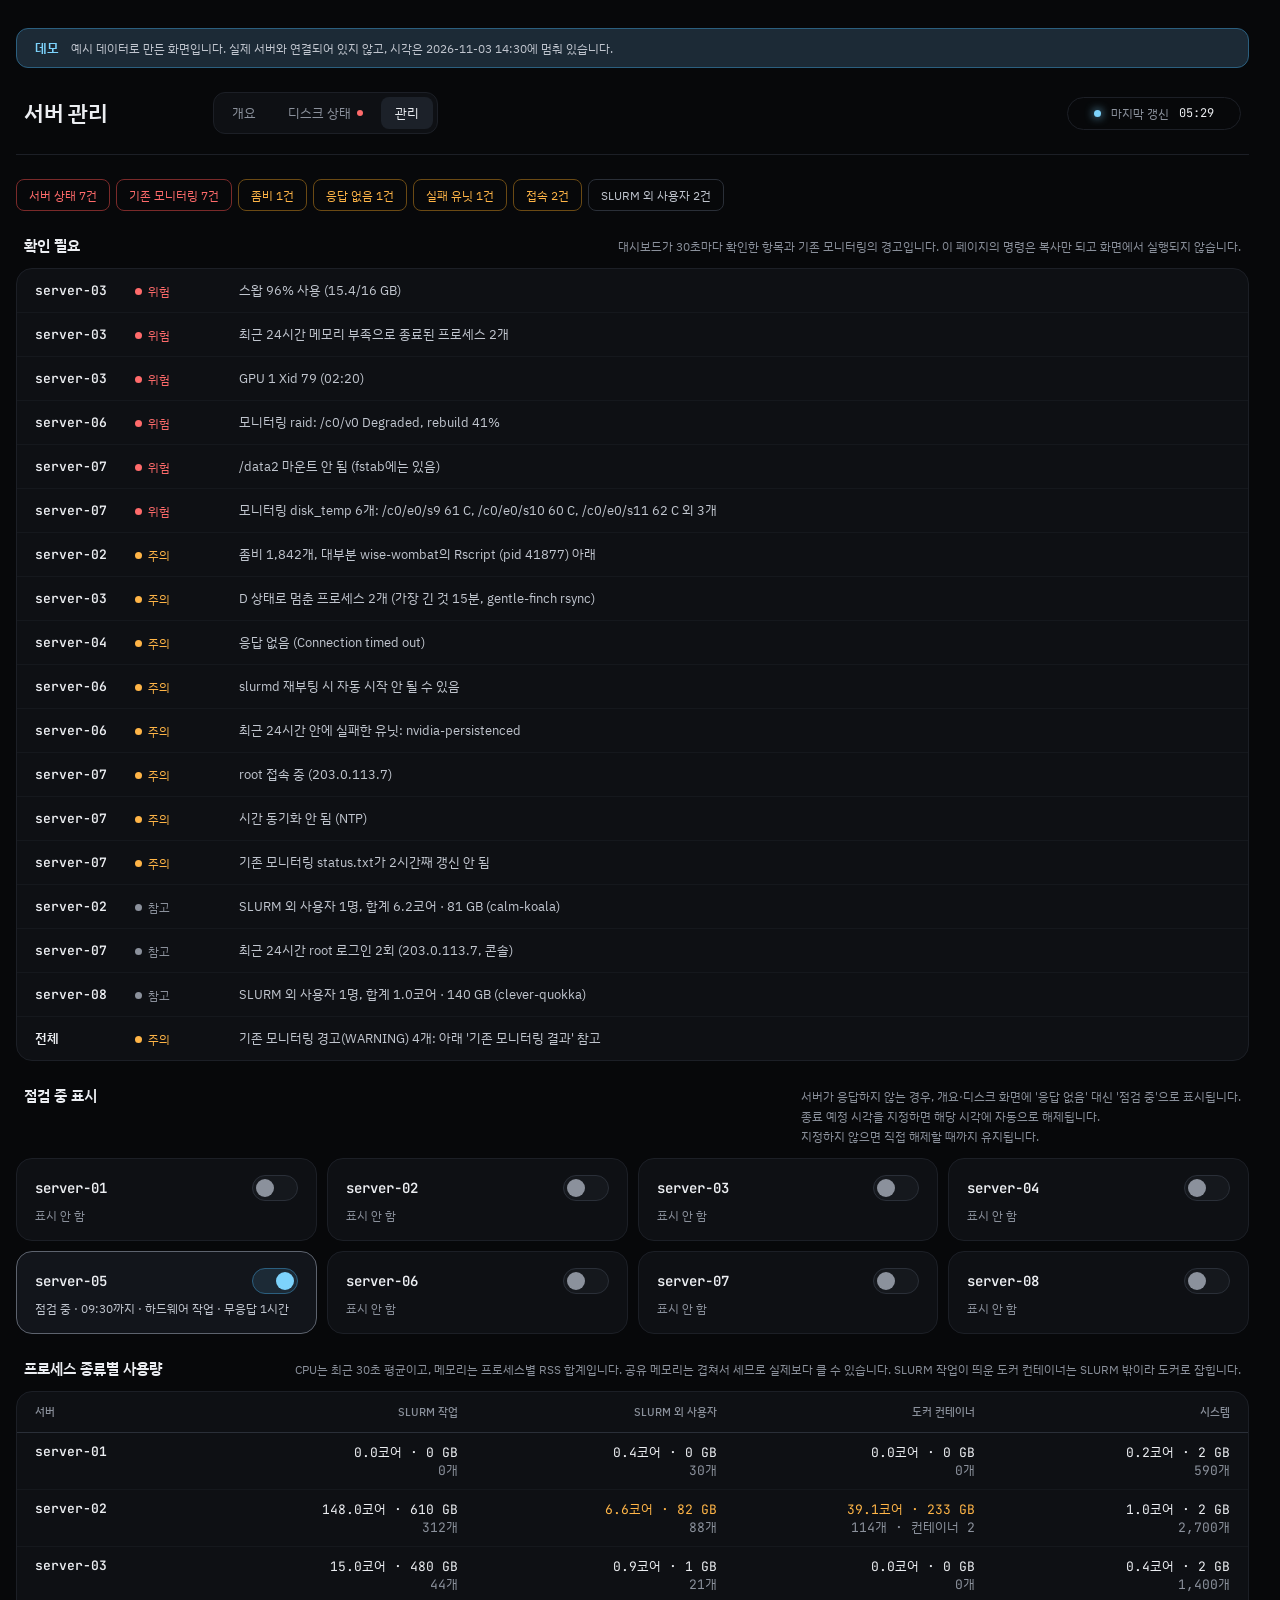
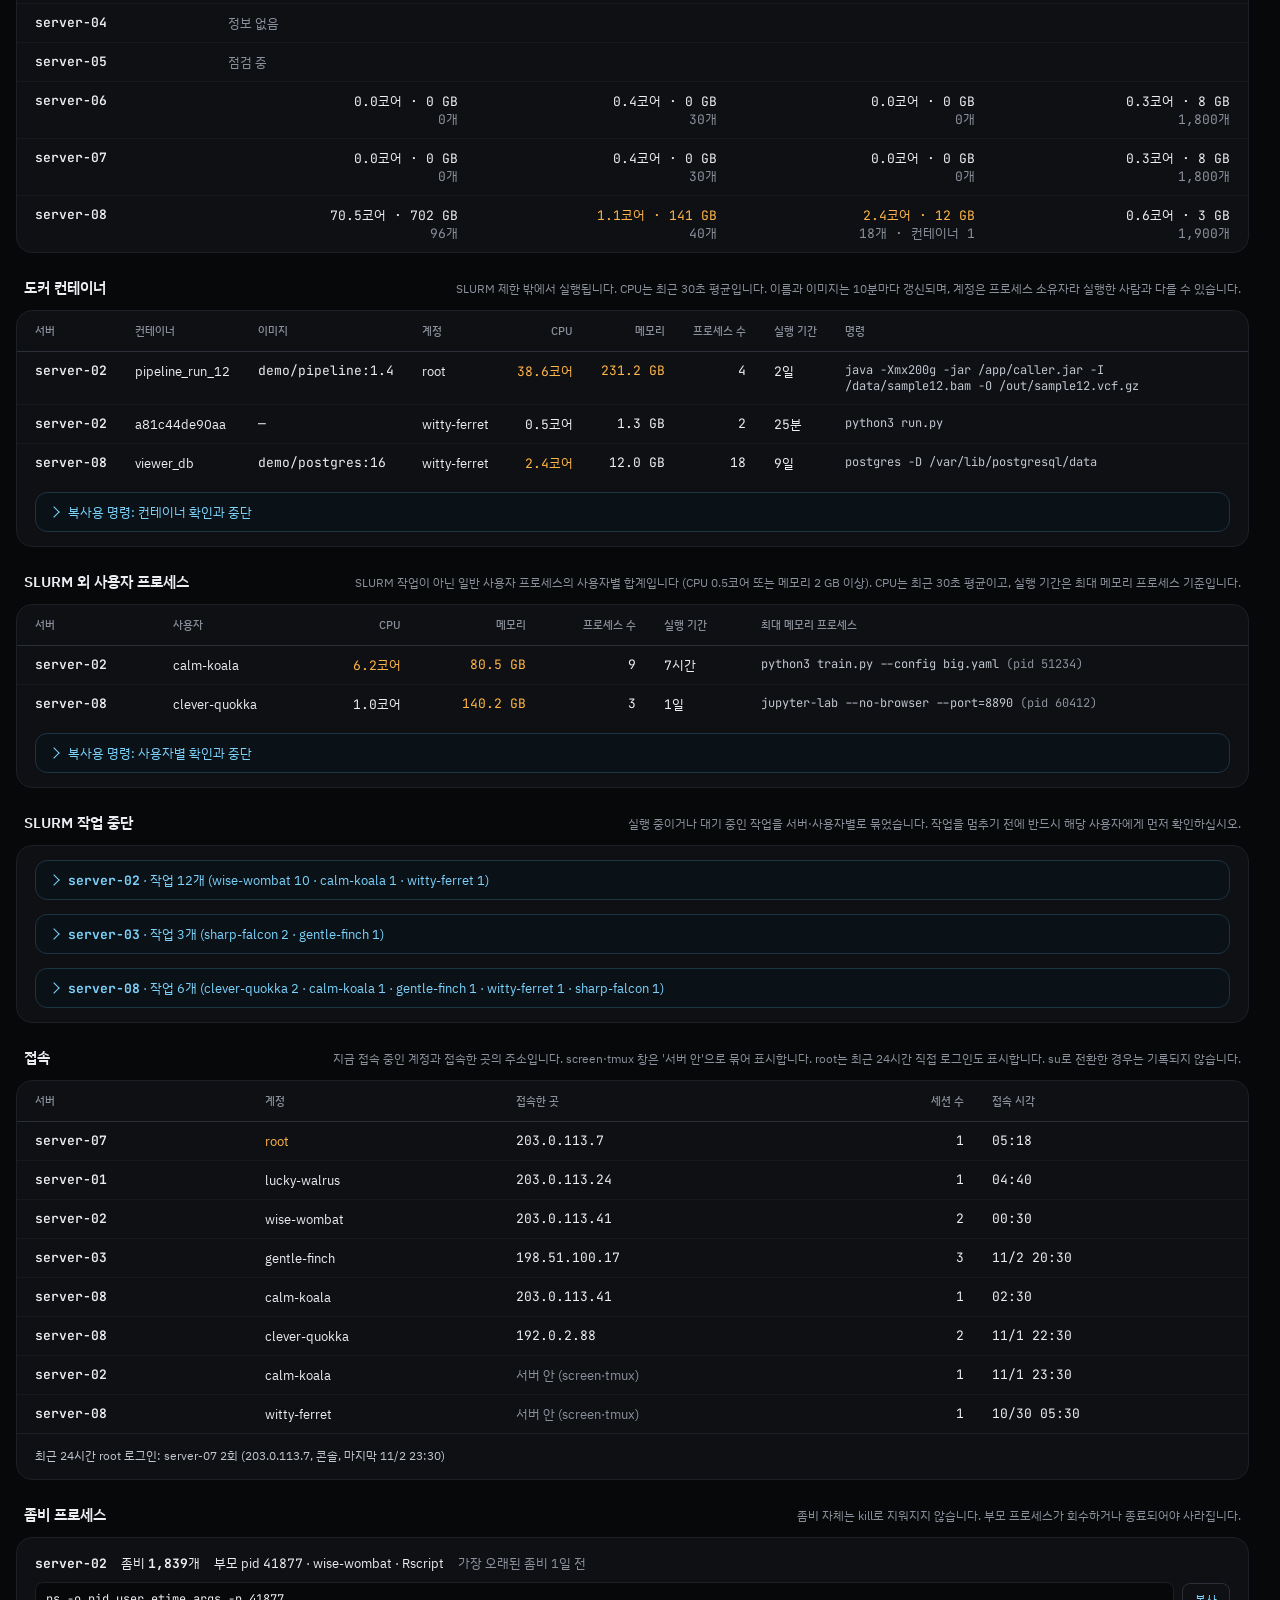
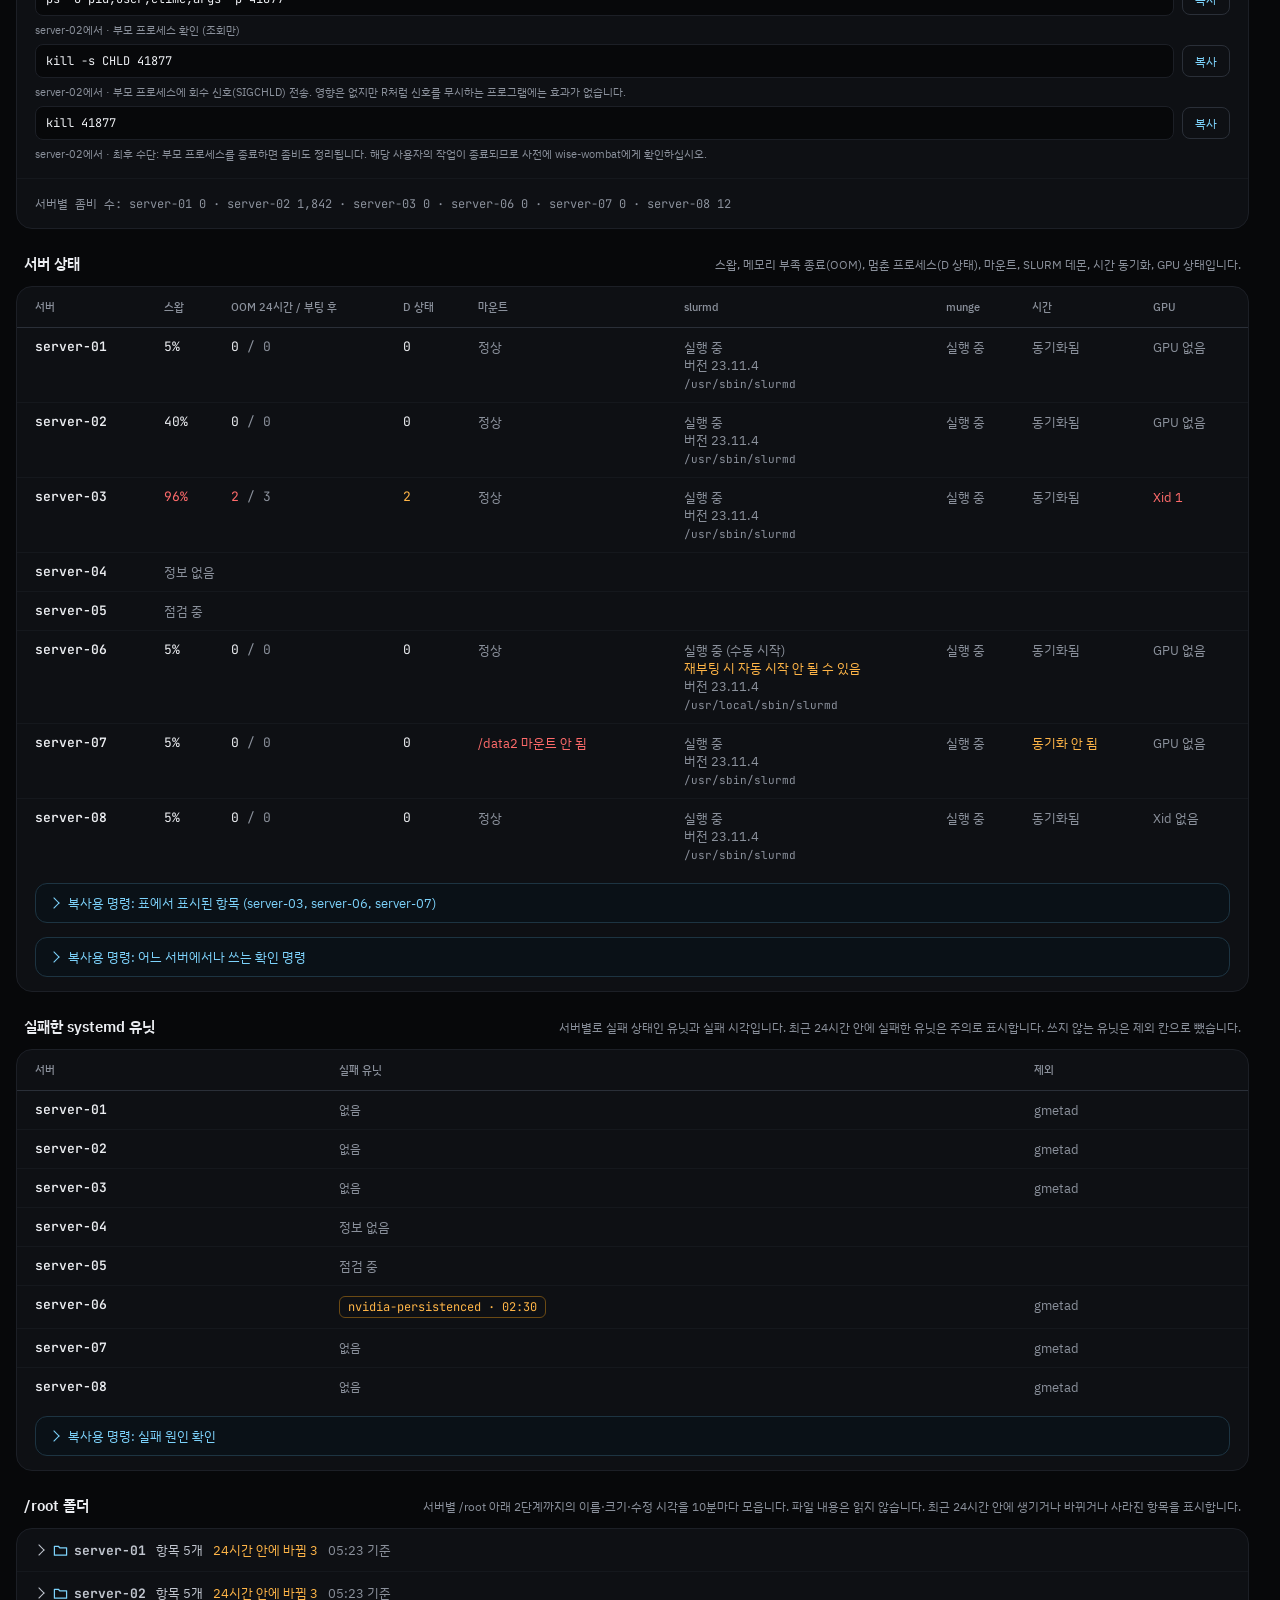
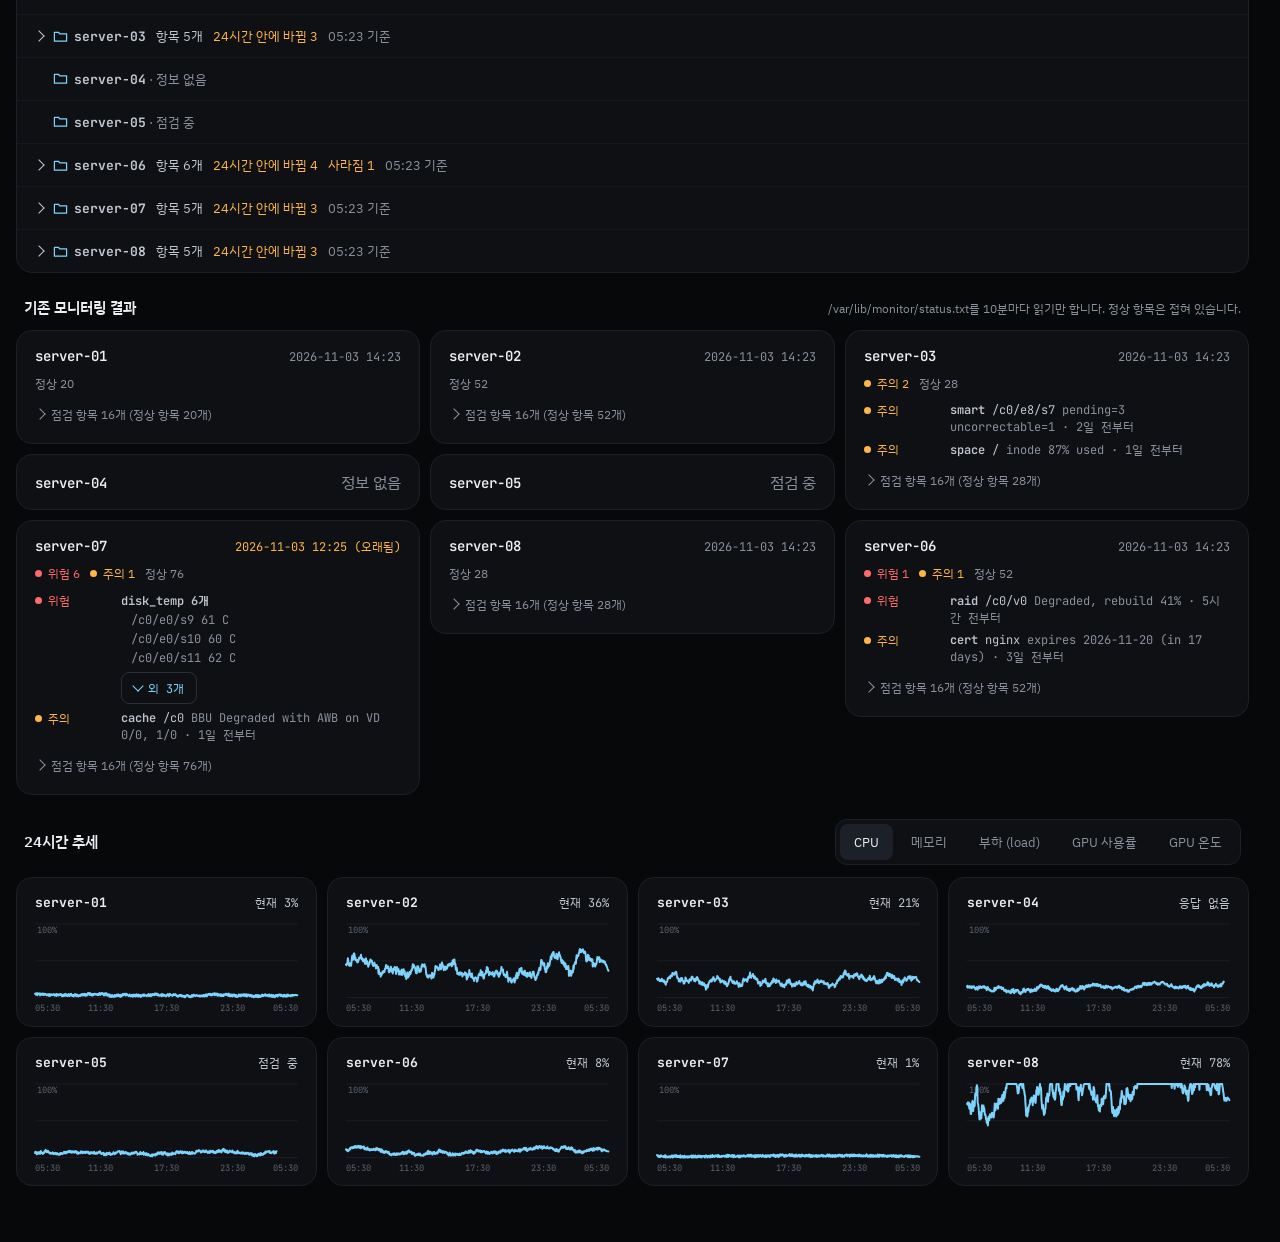
==== commit 807075c6: "/admin 점검 중 cards: the state line under the name and switch" ====
--- a/admin.html
+++ b/admin.html
@@ -31,7 +31,9 @@
 .m-card.on{border-color:var(--dim);background:var(--marked)}
 .m-top{display:flex;justify-content:space-between;align-items:center;gap:8px}
 .m-top b{font-family:var(--mono);font-size:14px;font-weight:600}
-.m-state{font-size:12px;color:var(--muted)}
+.m-state{margin-top:-4px;font-size:12px;color:var(--muted);word-break:keep-all}
+.m-state span{white-space:nowrap}
+.m-state span.note{white-space:normal;overflow-wrap:anywhere}
 .m-card.on .m-state{color:var(--text2)}
 .switch{position:relative;width:46px;height:26px;border-radius:13px;border:1px solid var(--line2);background:var(--line3);cursor:pointer;flex:0 0 auto}
 .switch::after{content:'';position:absolute;top:3px;left:3px;width:18px;height:18px;border-radius:50%;background:var(--muted);transition:left .15s}
@@ -502,14 +504,19 @@
     var keep = active && active.dataset && active.dataset.host ? { host: active.dataset.host, f: active.dataset.f } : null;
     $('maint').innerHTML = (maintErr ? '<div class="m-err" style="grid-column:1/-1">점검 중 표시 API에 연결하지 못했습니다. 아래는 현재 상태이며, 연결될 때까지 바꿀 수 없습니다.</div>' : '') + hosts.map(function (h) {
       var m = on[h], dr = drafts[h] || {};
-      var state = m ? '점검 중 · ' + (m.until ? mdhm(m.until) + '까지' : mdhm(m.set_at) + '부터') + (m.note ? ' · ' + m.note : '') +
-                      (m.silent_at ? ' · 무응답 ' + age(now() - m.silent_at) : '')
-                    : '표시 안 함';
+      // each part keeps together ('무응답 1일' never splits); a long line breaks only between parts
+      var parts = m ? ['점검 중', m.until ? mdhm(m.until) + '까지' : mdhm(m.set_at) + '부터'].concat(m.note ? [m.note] : [])
+                        .concat(m.silent_at ? ['무응답 ' + age(now() - m.silent_at)] : [])
+                    : ['표시 안 함'];
+      // the free-text reason (up to 80 characters) may wrap inside itself, so it never overflows the card
+      var state = parts.map(function (t) { return '<span' + (m && t === m.note ? ' class="note"' : '') + '>' + esc(t) + '</span>'; }).join(' · ');
       var until = m ? (m.until ? toLocalInput(m.until) : '') : (dr.until || '');
       var note = m ? (m.note || '') : (dr.note || '');
       var open = !m && dr.open;
-      return '<div class="m-card' + (m ? ' on' : '') + '"><div class="m-top"><div><b>' + esc(h) + '</b><div class="m-state">' + esc(state) + '</div></div>' +
+      return '<div class="m-card' + (m ? ' on' : '') + '"><div class="m-top"><b>' + esc(h) + '</b>' +
         '<button type="button" class="switch" role="switch" aria-checked="' + !!m + '" aria-expanded="' + (m ? 'false' : !!open) + '" aria-label="' + esc(h) + ' 점검 중 표시" data-host="' + esc(h) + '"' + (busy[h] || maintErr ? ' disabled' : '') + '></button></div>' +
+        // the state under the name and switch, the card's full width, so it fits one line on desktop
+        '<div class="m-state">' + state + '</div>' +
         (open ? '<div class="m-fields"><label>종료 예정 시각 (선택)<input type="datetime-local" data-host="' + esc(h) + '" data-f="until" value="' + esc(until) + '"></label>' +
           '<label class="m-note">사유 (선택)<input type="text" maxlength="80" placeholder="비워 두면 \'사유 없음\'으로 표시됩니다" data-host="' + esc(h) + '" data-f="note" value="' + esc(note) + '"></label>' +
           '<div class="m-chips" role="group" aria-label="자주 쓰는 사유">' + REASONS.map(function (r) {
--- a/common.css
+++ b/common.css
@@ -27,7 +27,8 @@
      Corners: 16px a box on the page (panel, card, tile, table); 12px a box inside a box (GPU card,
      slot frame, command box) or a box of controls (tab box, view switch, the account picker beside
      it, notice); 8px a button, input or tab button; 6px a small tag or a slot; fully round only for
-     state pills, badges, filter chips and the switch. Controls side by side share one outer height.
+     state pills, badges, filter chips and the switch. A lone control beside a tab box (the account
+     picker) takes the tab buttons' 36px, not the box's 46px (tried 46: it looked too heavy).
      Heights: small buttons 32px (36px on phones), tabs and inputs 36px.
      Hover is the --hover layer below on everything clickable; keyboard focus is the sky ring
      (:focus-visible, further down). */
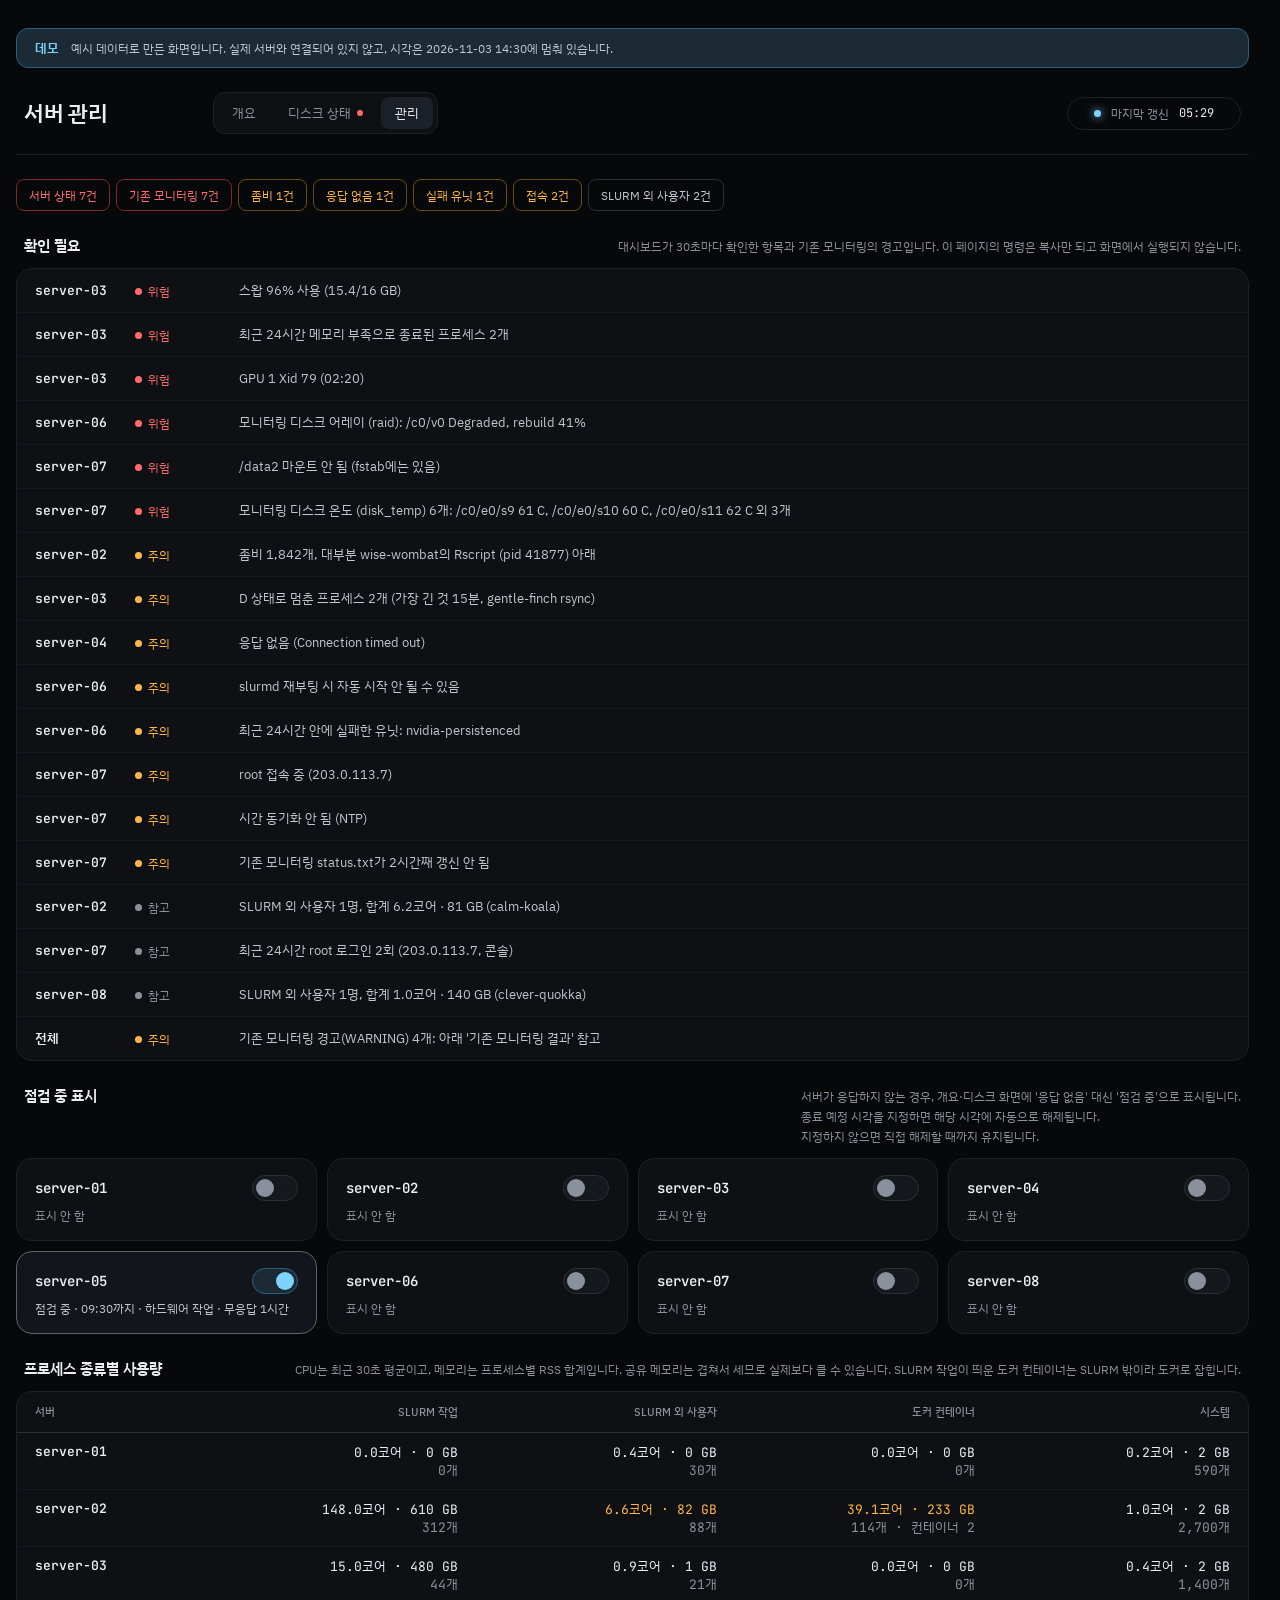
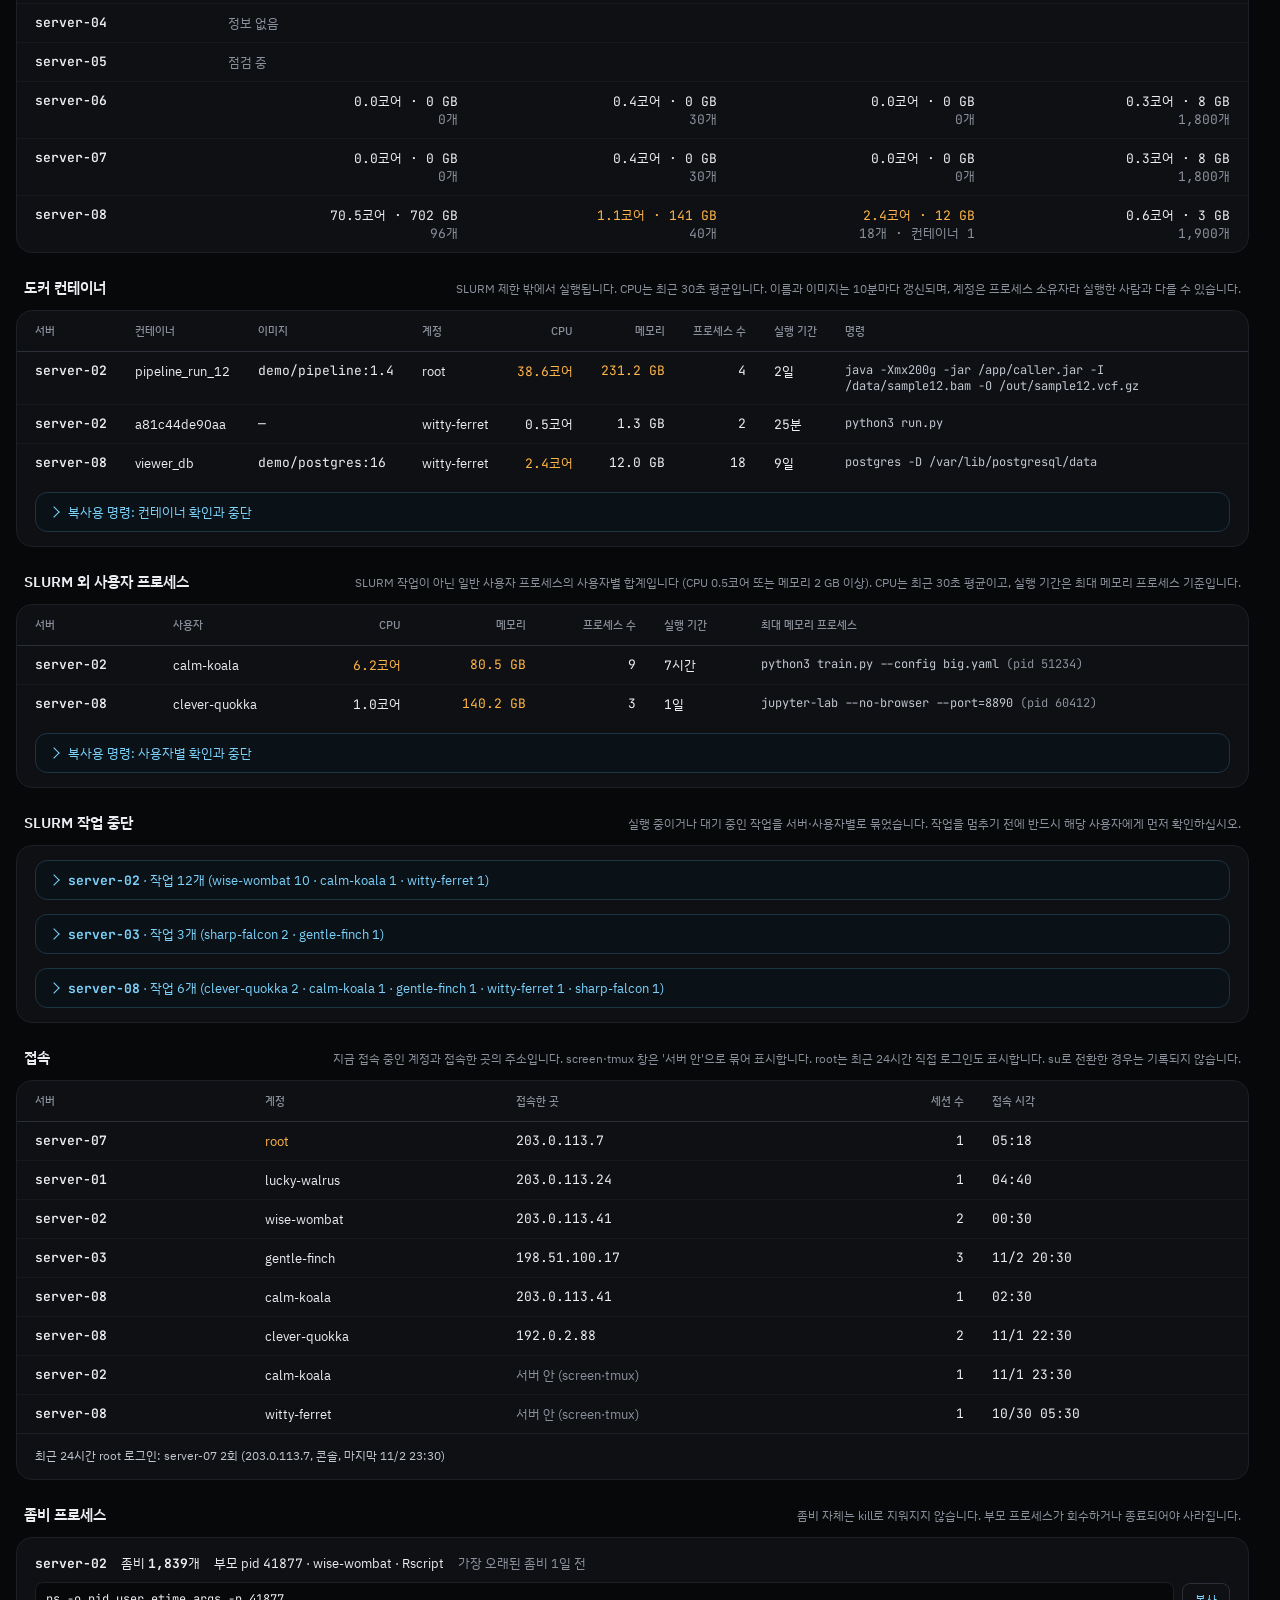
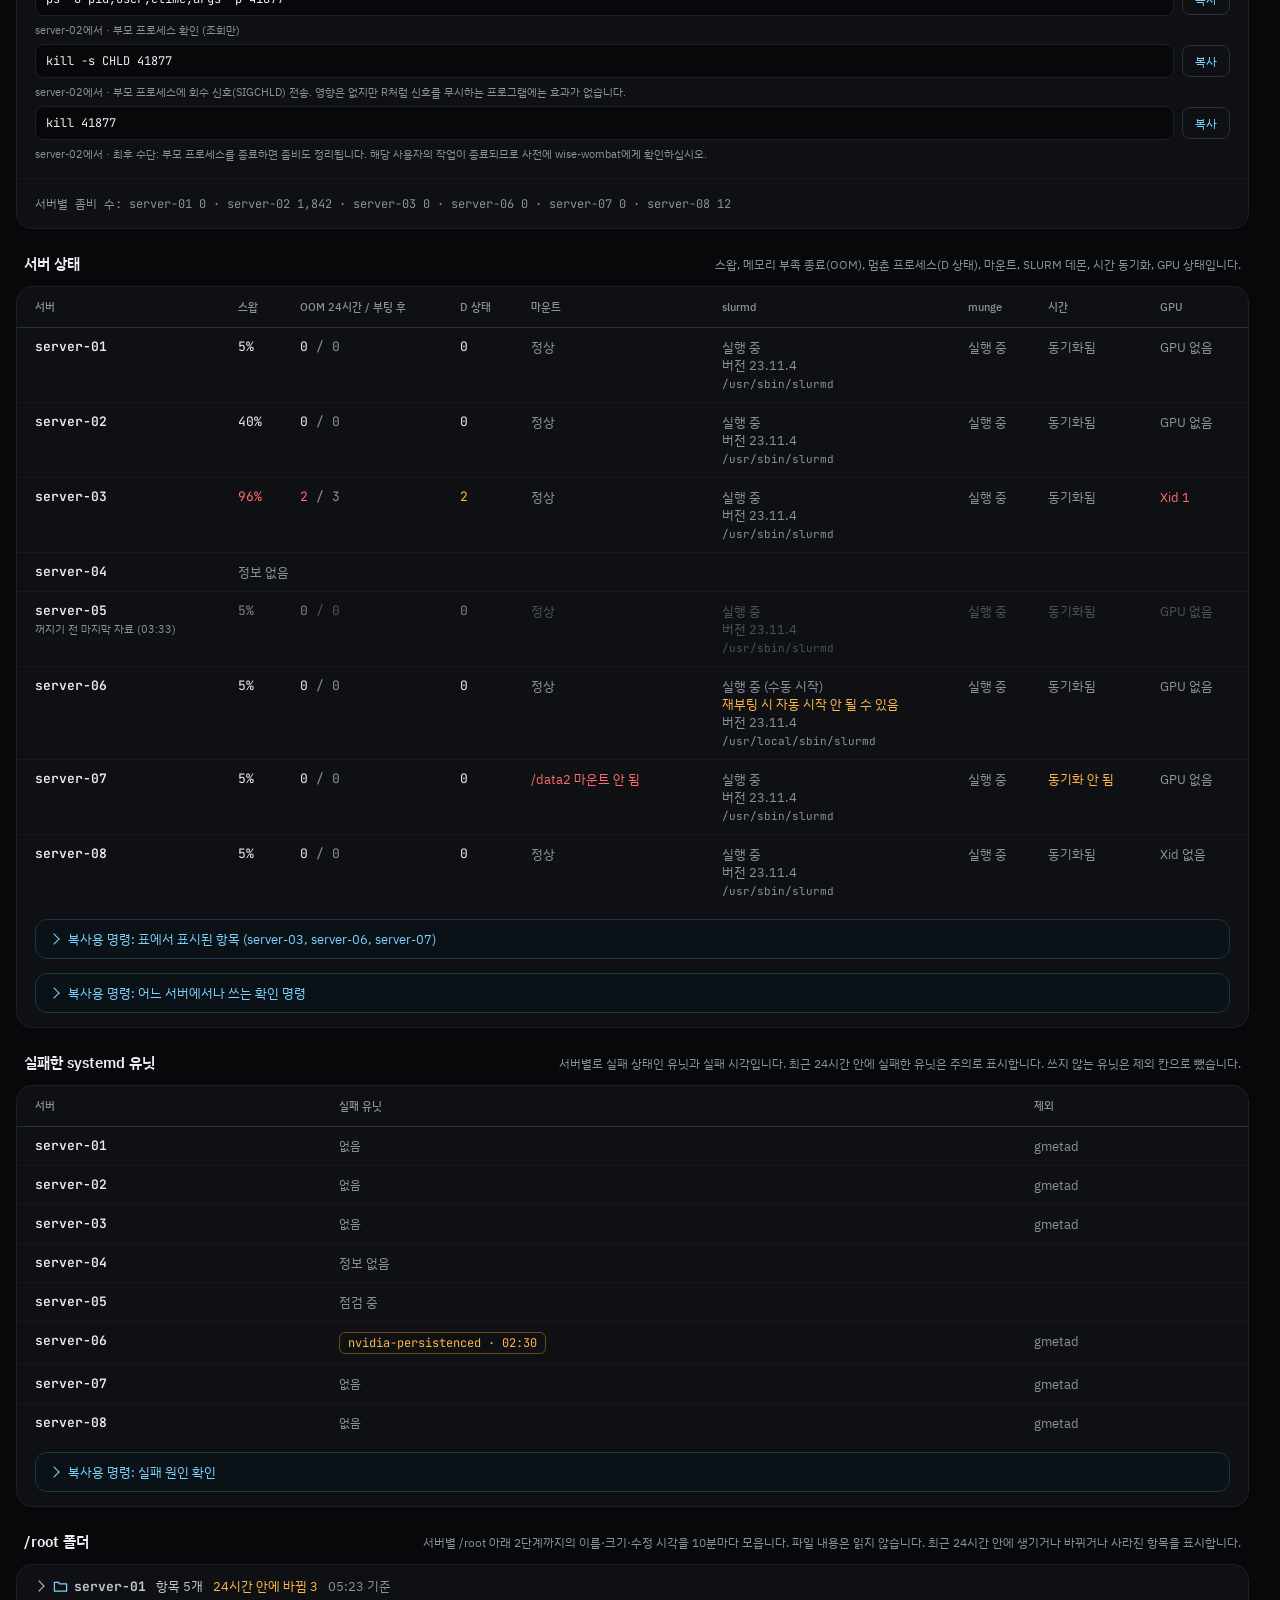
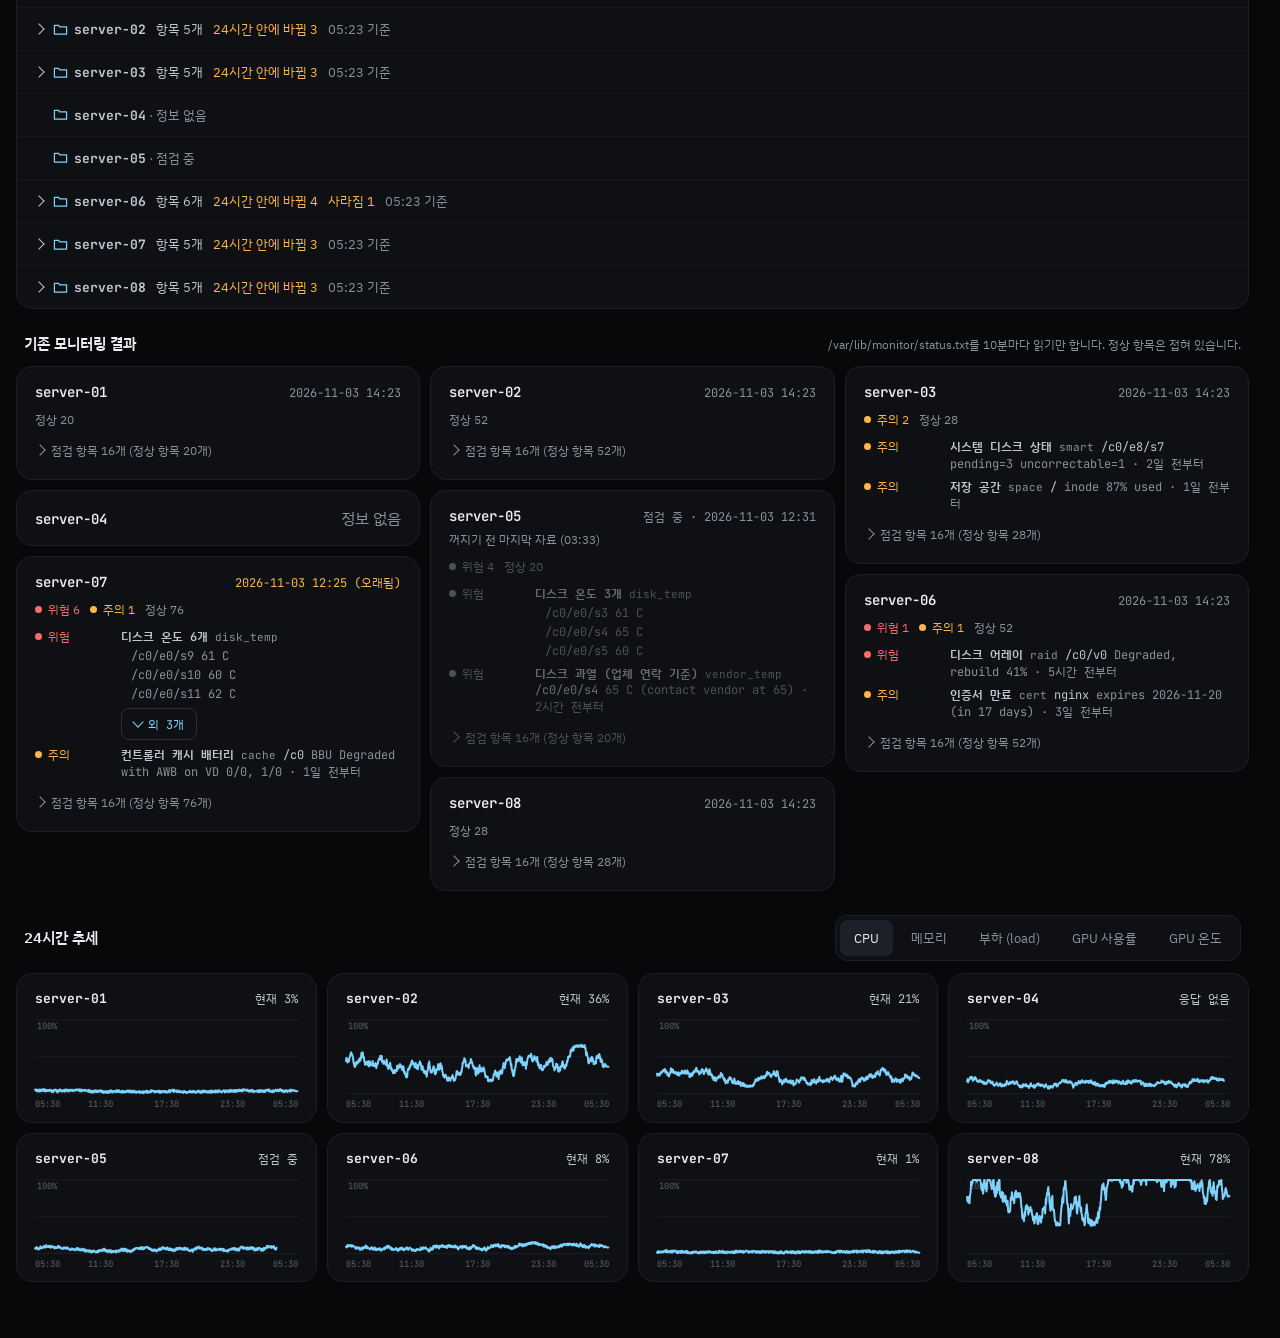
==== commit 56550525: "admin page: a switched-off server's last data is kept apart; monitoring checks get plain names" ====
--- a/admin.html
+++ b/admin.html
@@ -76,6 +76,14 @@
    free-text command wraps); the table scrolls sideways if the row gets wider than the panel */
 #containers td:nth-child(2),#containers td:nth-child(3),#containers td:nth-child(4){white-space:nowrap}
 .ok{color:var(--muted)}.warn{color:var(--amber)}.bad{color:var(--red)}
+/* a server marked 점검 중 that stopped sending: its last data stays, grey, and is not judged (disk.html: same) */
+.held-at{display:block;margin-top:2px;font-family:var(--sans);font-size:11px;font-weight:400;color:var(--muted);white-space:normal;word-break:keep-all}
+tr.held td:not(.srv){opacity:.5}
+tr.held .bad,tr.held .warn,.c-card.held .lv,.c-card.held .warn{color:var(--muted)}
+.c-card.held>:not(.c-top):not(.held-at){opacity:.5}
+.c-card .held-at{margin-top:-4px;font-size:12px}
+/* the monitoring's own check name (disk_temp), small beside the plain one */
+.cid{font-family:var(--mono);font-size:11px;font-weight:400;color:var(--muted)}
 
 /* 프로세스 종류별: the four kinds at one width */
 #kinds table{table-layout:fixed}
@@ -171,8 +179,8 @@
 details:not(.rt-dir)>summary::before{content:'';position:absolute;top:8px;left:1px;width:7px;height:7px;border-right:1.5px solid currentColor;border-bottom:1.5px solid currentColor;transform:rotate(-45deg);transition:transform .15s}
 details:not(.rt-dir)[open]>summary::before{transform:rotate(45deg)}
 .c-ok{display:flex;flex-wrap:wrap;gap:6px;padding-top:6px}
-.c-ok span{font-family:var(--mono);padding:2px 8px;border:1px solid var(--line2);border-radius:6px}
-.c-ok span.old{border-color:var(--amber-line);color:var(--amber)}
+.c-ok>span{padding:2px 8px;border:1px solid var(--line2);border-radius:6px}
+.c-ok>span.old{border-color:var(--amber-line);color:var(--amber)}
 
 /* trends */
 .tabs{display:flex;flex-wrap:wrap;gap:4px;padding:4px;background:var(--panel);border:1px solid var(--line);border-radius:12px}
@@ -444,7 +452,7 @@
     Object.keys(crit).sort().forEach(function (k) {
       var l = crit[k].sort(byObject);
       var shown = l.slice(0, 3).map(function (it) { return it.object + ' ' + it.msg.replace(/\s*\(.*\)$/, ''); }).join(', ');
-      add('danger', '모니터링 ' + k + (l.length > 1 ? ' ' + l.length + '개' : '') + ': ' + shown + (l.length > 3 ? ' 외 ' + (l.length - 3) + '개' : ''), SEC.cron);
+      add('danger', '모니터링 ' + checkName(k) + (CHECK_NAME[k] ? ' (' + k + ')' : '') + (l.length > 1 ? ' ' + l.length + '개' : '') + ': ' + shown + (l.length > 3 ? ' 외 ' + (l.length - 3) + '개' : ''), SEC.cron);
     });
     return out;
   }
@@ -750,7 +758,7 @@
 
   function renderChecks() {
     var rows = servers().map(function (x) {
-      var a = x.admin;
+      var a = x.admin || x.last_admin, held = !x.admin;
       if (!a) return '<tr><td class="srv">' + esc(x.host) + '</td><td colspan="8" class="ok">' + (x.maintenance ? '점검 중' : '정보 없음') + '</td></tr>';
       var sw = a.swap || {}, sv = a.services || {}, g = a.gpu || {};
       var svc = function (s) { return !s ? '<span class="ok">—</span>' : (s.running ? (s.unit === 'active' ? '<span class="ok">실행 중</span>' : '<span class="ok" title="systemd 유닛은 ' + esc(s.unit) + ', 프로세스는 실행 중">실행 중 (수동 시작)</span>') : '<span class="bad">중지</span>'); };
@@ -760,7 +768,7 @@
           ((g.ecc || []).every(function (e) { return e.uncorrected == null; }) ? ' · <span class="ok">ECC 미지원</span>' : ''));
       var mnt = (a.mounts || []).length ? '<span class="bad">' + a.mounts.map(function (m) { return esc(m.mount + (m.missing ? ' 마운트 안 됨' : m.hung ? ' 응답 지연' : ' 읽기 전용')); }).join('<br>') + '</span>' : '<span class="ok">정상</span>';
       var d = a.dstate || {};
-      return '<tr><td class="srv">' + esc(x.host) + '</td>' +
+      return '<tr' + (held ? ' class="held"' : '') + '><td class="srv">' + esc(x.host) + (held ? heldAt(a) : '') + '</td>' +
         '<td data-l="스왑" class="num nw ' + (sw.pct >= 95 ? 'bad' : sw.pct >= 80 ? 'warn' : '') + '">' + (sw.total_gb ? sw.pct + '%' : '<span class="ok">없음</span>') + '</td>' +
         '<td data-l="OOM 24시간 / 부팅 후" class="num nw ' + (a.oom.last_24h ? 'bad' : '') + '">' + a.oom.last_24h + ' <span class="ok">/ ' + (a.oom.total == null ? '—' : a.oom.total) + '</span></td>' +
         '<td data-l="D 상태" class="num nw ' + (d.flag ? 'warn' : '') + '">' + (d.count || 0) + '</td>' +
@@ -957,12 +965,22 @@
     });
     return out;
   }
+  // plain names for the monitoring's checks, the same list as its team mail (aggregate.sh plain());
+  // the check's own name stays beside it, small, to match the mail and status.txt
+  var CHECK_NAME = { raid: '디스크 어레이', disk_temp: '디스크 온도', vendor_temp: '디스크 과열 (업체 연락 기준)', smart: '시스템 디스크 상태',
+    xfs: '파일 시스템 오류', space: '저장 공간', inode: '파일 개수 한도', drive_errors: '디스크 노후', link_errors: '디스크 연결 오류',
+    cache: '컨트롤러 캐시 배터리', memory: '메모리', ipmi: '하드웨어 센서', psu: '전원 공급 장치', gpu: 'GPU', sel: '하드웨어 이벤트 기록',
+    cert: '인증서 만료', log_report: '시스템 로그', collect: '모니터링 보고 없음' };
+  function checkName(k) { return CHECK_NAME[k] || k; }
+  function checkHtml(k, n) {
+    return '<b>' + esc(checkName(k)) + (n ? ' ' + n : '') + '</b>' + (CHECK_NAME[k] ? ' <span class="cid">' + esc(k) + '</span>' : '');
+  }
   var CRON_OBJ_SHOWN = 3;  // objects shown per check before '외 N개'
   var cronColsNow = 0;     // columns of the last render; a resize past a column boundary re-renders
   var cronOpen = {};       // host|level|check lists the user unfolded: they stay open across refreshes
   function renderCron() {
     var cards = servers().map(function (x) {
-      var c = x.admin && x.admin.cron;
+      var src = x.admin || x.last_admin, c = src && src.cron, held = !x.admin && !!c;
       if (!c || !c.ok) return '<div class="c-card"><div class="c-top"><b>' + esc(x.host) + '</b><span class="' + (c ? 'warn' : 'ok') + '">' + (c ? 'status.txt 읽기 실패' : !x.admin && x.maintenance ? '점검 중' : '정보 없음') + '</span></div></div>';
       var items = c.items || [];
       var bad = items.filter(function (i) { return i.level !== 'OK'; });
@@ -974,15 +992,16 @@
       items.forEach(function (i) { if (i.level === 'OK') okBy[i.check] = (okBy[i.check] || 0) + 1; });
       var checks = Object.keys(c.parts || {}).sort();
       var oldAt = now() - 86400 - 3600;
-      var stale = (now() - c.mtime) > CRON_STALE_S;
-      return '<div class="c-card"><div class="c-top"><b>' + esc(x.host) + '</b><span class="' + (stale ? 'warn' : 'ok') + ' mono t12">' + esc(c.time || '') + (stale ? ' (오래됨)' : '') + '</span></div>' +
+      var stale = !held && (now() - c.mtime) > CRON_STALE_S;
+      return '<div class="c-card' + (held ? ' held' : '') + '"><div class="c-top"><b>' + esc(x.host) + '</b><span class="' + (stale ? 'warn' : 'ok') + ' mono t12">' + (held ? '점검 중 · ' : '') + esc(c.time || '') + (stale ? ' (오래됨)' : '') + '</span></div>' +
+        (held ? heldAt(src) : '') +
         '<div class="c-count">' + (count('CRITICAL') ? lvHtml('danger', '위험 ' + count('CRITICAL')) : '') + (count('WARNING') ? lvHtml('caution', '주의 ' + count('WARNING')) : '') +
         (count('UNKNOWN') ? lvHtml('info', '알 수 없음 ' + count('UNKNOWN')) : '') + '<span class="ok">정상 ' + count('OK') + '</span></div>' +
         (bad.length ? '<div class="c-items">' + groups(bad).map(function (g) {
           var lv = lvHtml(CRON_LV[g.level] || 'info', CRON_TEXT[g.level] || g.level);
           if (g.items.length === 1) {
             var i = g.items[0];
-            return '<div class="c-item">' + lv + '<span class="what"><b>' + esc(i.check) + '</b> ' + esc(i.object) + ' <span>' + esc(i.msg) +
+            return '<div class="c-item">' + lv + '<span class="what">' + checkHtml(i.check) + ' ' + esc(i.object) + ' <span>' + esc(i.msg) +
               (i.since ? ' · ' + age(now() - i.since) + ' 전부터' : '') + '</span></span></div>';
           }
           // many of one check (13 hot drives): one line each; past CRON_OBJ_SHOWN they fold behind '외 N개'
@@ -990,17 +1009,17 @@
           var rest = g.items.length - CRON_OBJ_SHOWN;
           if (rest < 2) rest = 0;  // hiding a single line behind a button is not worth a click
           var open = rest > 0 && !!cronOpen[key];
-          return '<div class="c-item">' + lv + '<span class="what"><b>' + esc(g.check) + ' ' + g.items.length + '개</b>' +
+          return '<div class="c-item">' + lv + '<span class="what">' + checkHtml(g.check, g.items.length + '개') +
             g.items.map(function (i, n) { return '<span class="obj"' + (rest > 0 && !open && n >= CRON_OBJ_SHOWN ? ' hidden' : '') + '>' + esc(i.object) + ' <span>' + esc(i.msg) + '</span></span>'; }).join('') +
             (rest > 0 ? '<button type="button" class="more" data-k="' + esc(key) + '" data-rest="' + rest + '" aria-expanded="' + open + '">' + (open ? '접기' : '외 ' + rest + '개') + '</button>' : '') + '</span></div>';
         }).join('') + '</div>' : '') +
         '<details><summary>점검 항목 ' + checks.length + '개 (정상 항목 ' + count('OK') + '개)</summary><div class="c-ok">' +
           checks.map(function (k) {
             var old = c.parts[k] && c.parts[k] < oldAt;
-            return '<span class="' + (old ? 'old' : '') + '" title="마지막 확인 ' + (c.parts[k] ? mdhm(c.parts[k]) : '—') + '">' + esc(k) + (okBy[k] ? ' ' + okBy[k] : '') + (old ? ' · ' + mdhm(c.parts[k]) : '') + '</span>';
+            return '<span class="' + (old ? 'old' : '') + '" title="마지막 확인 ' + (c.parts[k] ? mdhm(c.parts[k]) : '—') + '">' + esc(checkName(k)) + (okBy[k] ? ' ' + okBy[k] : '') + (CHECK_NAME[k] ? ' <span class="cid">' + esc(k) + '</span>' : '') + (old ? ' · ' + mdhm(c.parts[k]) : '') + '</span>';
           }).join('') +
           ((c.info || []).length ? '</div><div class="c-items" style="padding-top:8px">' + c.info.map(function (i) {
-            return '<div class="c-item"><span class="ok">참고</span><span class="what">' + esc(i.check) + ' ' + esc(i.object) + ' <span>' + esc(i.msg) + '</span></span></div>';
+            return '<div class="c-item"><span class="ok">참고</span><span class="what">' + checkHtml(i.check).replace(/<\/?b>/g, '') + ' ' + esc(i.object) + ' <span>' + esc(i.msg) + '</span></span></div>';
           }).join('') : '') +
         '</div></details></div>';
     });
@@ -1168,11 +1187,21 @@
       return r.json();
     });
   }
+  // A server marked 점검 중 whose admin data stopped coming (switched off) is not judged on what it sent
+  // before: its admin moves to last_admin, so every section shows it as 점검 중 like a server with no data,
+  // and only the checks table and the monitoring cards still show that last data, grey, with its time.
+  function holdStale() {
+    servers().forEach(function (x) {
+      if (x.maintenance && x.admin && now() - x.admin.epoch > STALE_S) { x.last_admin = x.admin; x.admin = null; }
+    });
+  }
+  function heldAt(a) { return '<span class="held-at">꺼지기 전 마지막 자료 (' + mdhm(a.epoch) + ')</span>'; }
   function load() {
     var api = get(API).then(function (r) { maintErr = false; return r; }, function () { maintErr = true; return maint; });
     get('../data/all.json').then(function (j) { live = j; renderJobs(); }).catch(function () { /* keep the last list */ });
     Promise.all([get(ADMIN_URL), api]).then(function (res) {
       adm = res[0]; maint = res[1]; fetchFailed = false;
+      holdStale();
       $('notice').hidden = true;
       renderAll();
     }).catch(function (e) {
